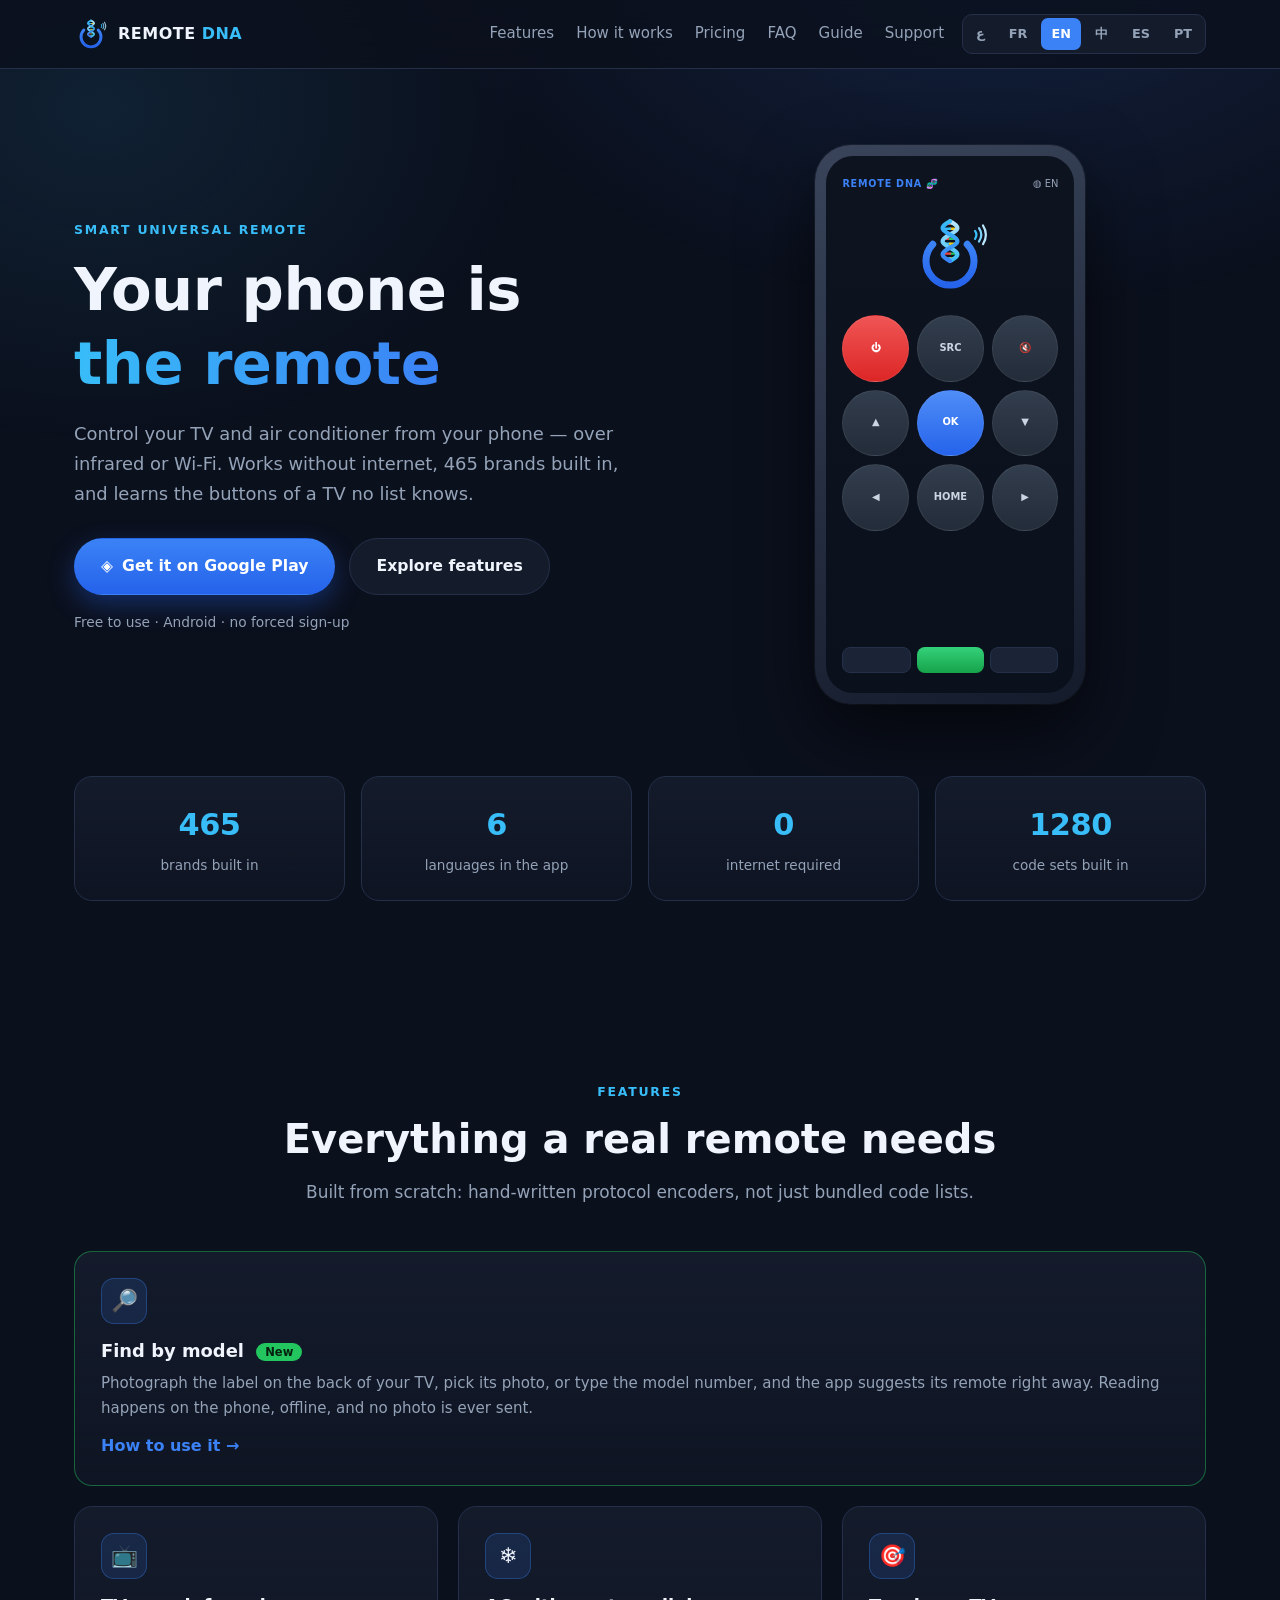
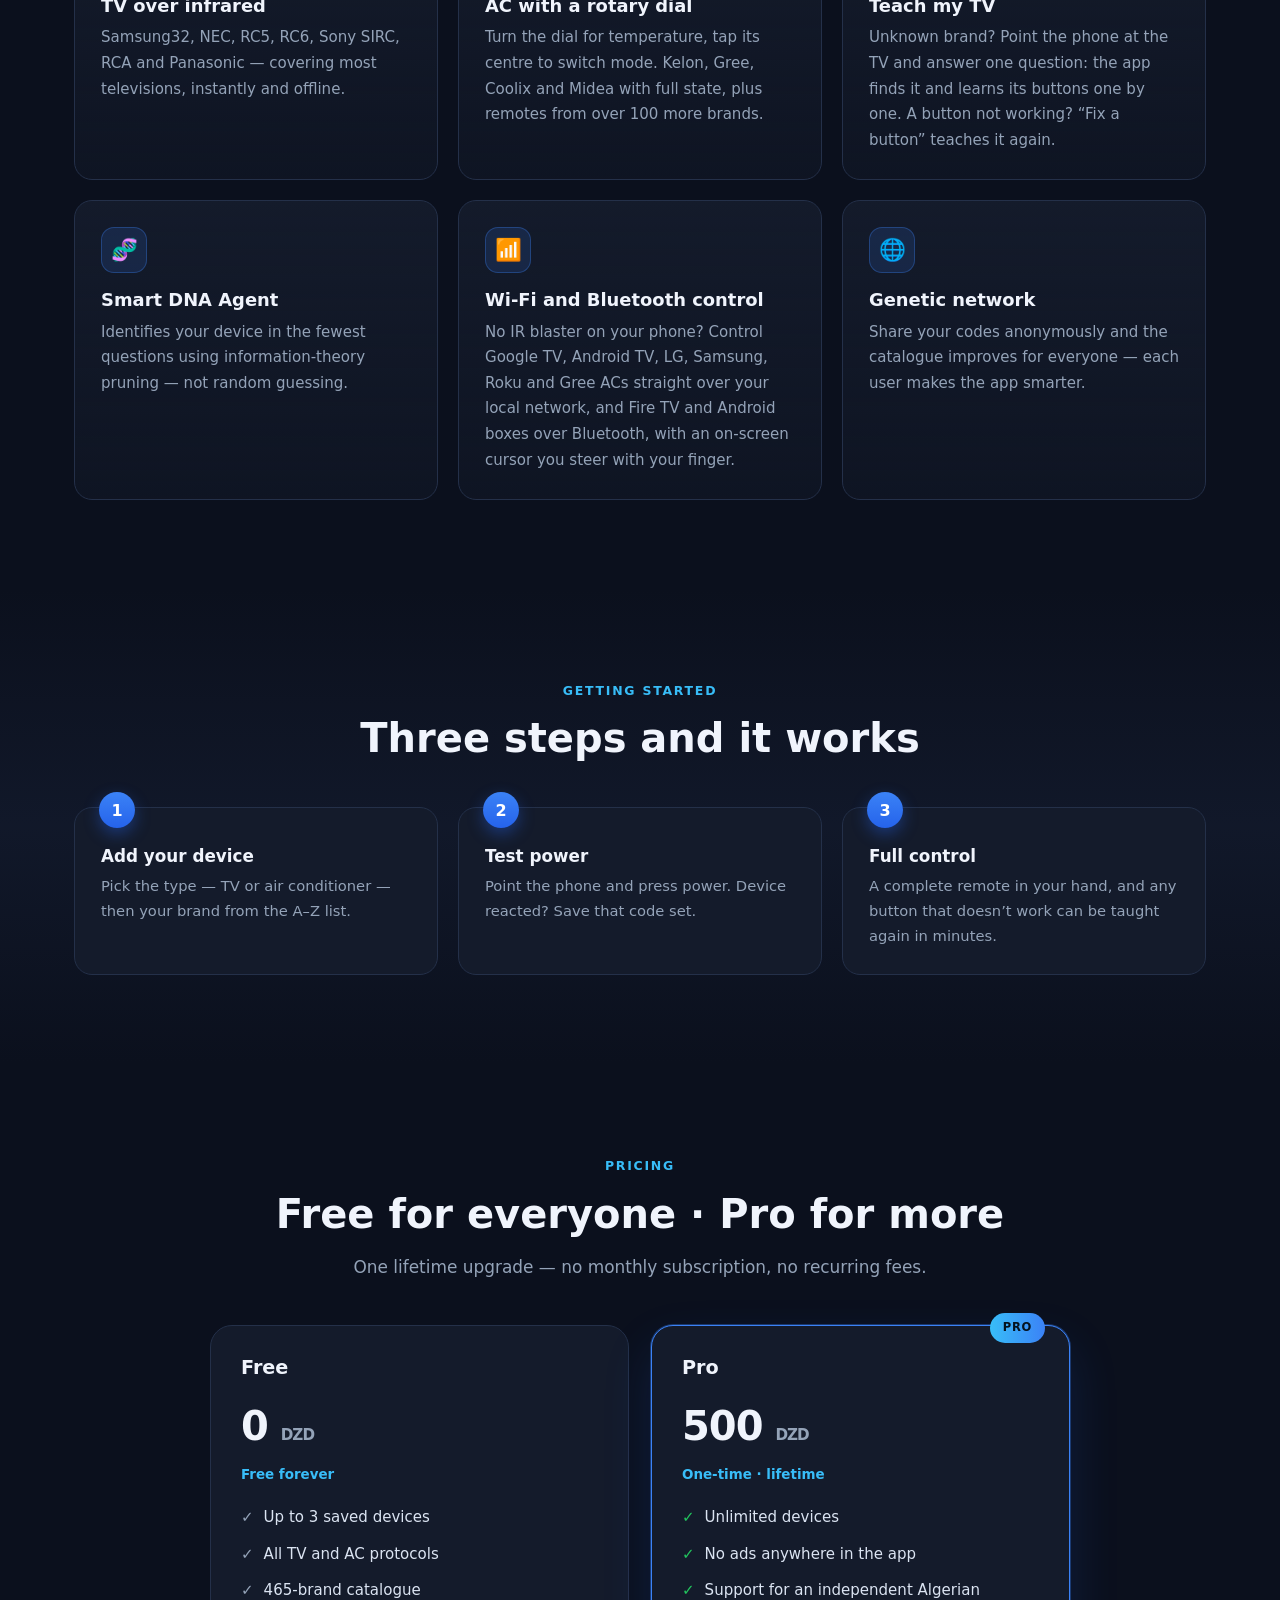
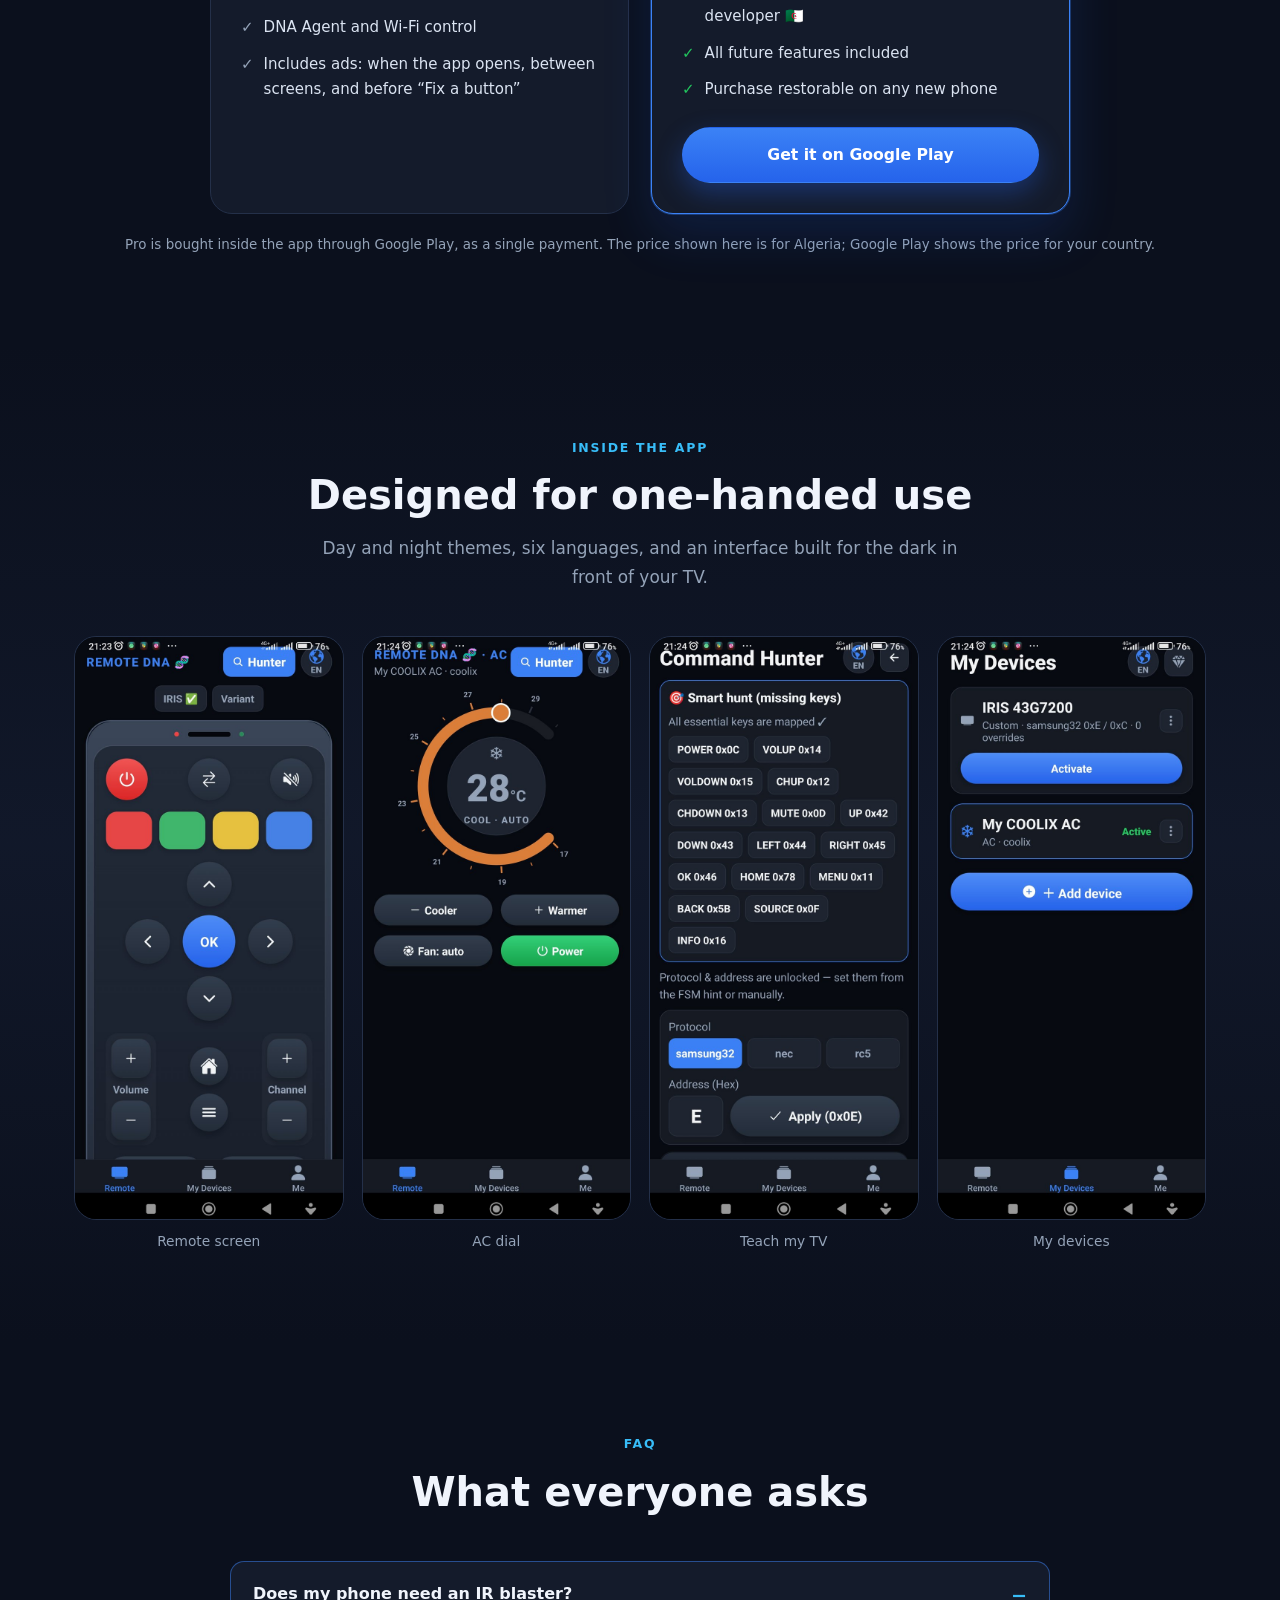
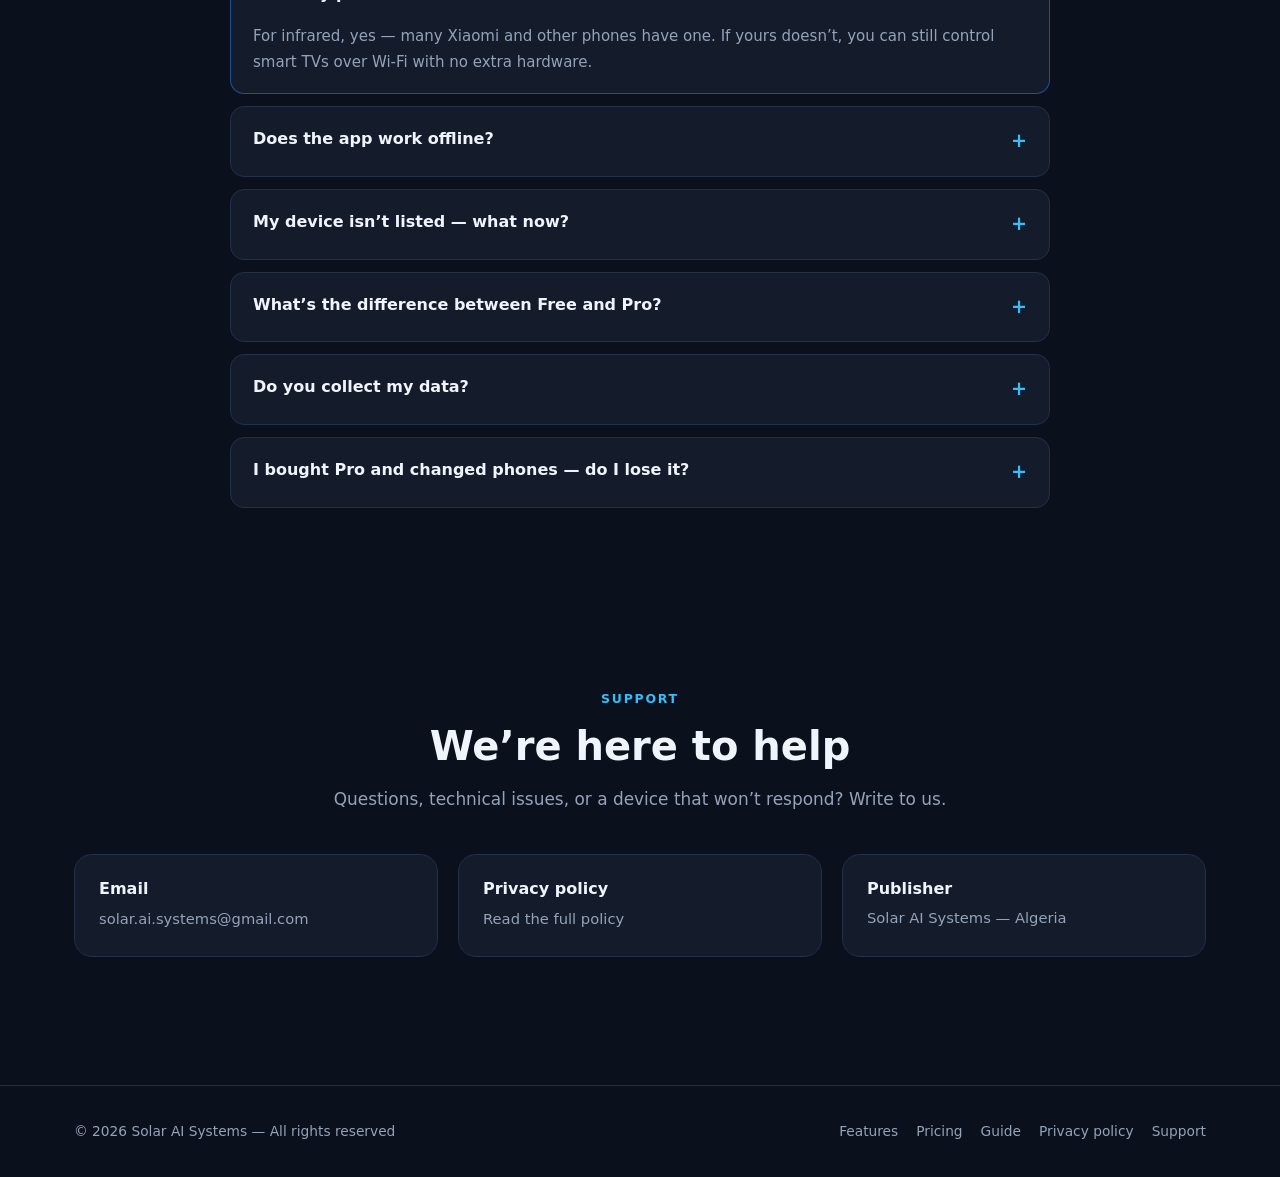
==== index.html @ 1345be30 "Guide and landing page for app 1.0.12: My devices by Wi-Fi / Bluetooth / IR, the Bluetooth search, t" ====
<!DOCTYPE html>
<html lang="ar" dir="rtl">
<head>
<meta charset="utf-8">
<meta name="viewport" content="width=device-width, initial-scale=1">
<title>REMOTE DNA — ريموت ذكي عالمي للتلفاز والمكيّف</title>
<meta name="description" content="REMOTE DNA — ريموت عالمي ذكي للتلفزيونات والمكيفات عبر الأشعة تحت الحمراء والواي‑فاي. يعمل بلا إنترنت، 465 علامة تجارية مدمجة، ويتعلّم أزرار التلفاز المجهول.">
<meta name="theme-color" content="#0B101D">
<link rel="icon" href="assets/logo-mark.svg" type="image/svg+xml">
<meta property="og:title" content="REMOTE DNA — ريموت ذكي عالمي">
<meta property="og:description" content="حوّل هاتفك إلى ريموت عالمي للتلفاز والمكيّف. بلا إنترنت، 465 علامة، ويتعلّم أزرار التلفاز المجهول.">
<meta property="og:image" content="assets/feature-graphic.png">
<meta property="og:type" content="website">
<style>
/* ============================================================
   REMOTE DNA — marketing site
   Brand palette mirrors app/src/theme.ts + tools/make_brand.py
   ============================================================ */
:root{
  --navy-900:#0B101D; --navy-800:#0E1320; --navy-700:#172036;
  --surface:#141B2B; --surface-2:#1B2436; --border:#243049;
  --blue:#3B82F6; --blue-dk:#2563EB; --cyan:#38BDF8; --cyan-lt:#BAE6FD;
  --ink:#F0F4FC; --dim:#94A3B8;
  --a:#22C55E; --t:#EF4444; --g:#FACC15; --c:#38BDF8;
  --radius:18px; --maxw:1180px;
  --font:"Segoe UI",system-ui,-apple-system,"Noto Sans Arabic","Helvetica Neue",Arial,sans-serif;
}
*{box-sizing:border-box;margin:0;padding:0}
html{scroll-behavior:smooth}
body{
  font-family:var(--font); background:var(--navy-900); color:var(--ink);
  line-height:1.7; -webkit-font-smoothing:antialiased; overflow-x:hidden;
}
/* ambient glow */
body::before{
  content:""; position:fixed; inset:0; pointer-events:none; z-index:0;
  background:
    radial-gradient(60rem 40rem at 78% -8%, rgba(59,130,246,.16), transparent 60%),
    radial-gradient(45rem 35rem at 8% 12%, rgba(56,189,248,.10), transparent 60%);
}
.wrap{max-width:var(--maxw);margin:0 auto;padding:0 24px;position:relative;z-index:1}
a{color:inherit;text-decoration:none}
img{max-width:100%;display:block}
section{padding:88px 0}
h1,h2,h3{line-height:1.25;font-weight:800}
h2{font-size:clamp(1.7rem,3.4vw,2.5rem);margin-bottom:14px}
.lead{color:var(--dim);font-size:1.06rem;max-width:62ch}
.center{text-align:center}
.center .lead{margin-inline:auto}
.eyebrow{
  display:inline-block;font-size:.78rem;font-weight:800;letter-spacing:.14em;
  text-transform:uppercase;color:var(--cyan);margin-bottom:12px
}

/* ---------- nav ---------- */
header{
  position:sticky;top:0;z-index:50;backdrop-filter:blur(14px);
  background:rgba(11,16,29,.82);border-bottom:1px solid var(--border)
}
.nav{display:flex;align-items:center;gap:18px;height:68px}
.brand{display:flex;align-items:center;gap:10px;font-weight:800;letter-spacing:.5px}
.brand img{width:34px;height:34px}
.brand span i{color:var(--cyan);font-style:normal}
.nav-links{display:flex;gap:22px;margin-inline-start:auto;font-size:.94rem;color:var(--dim)}
.nav-links a:hover{color:var(--ink)}
.lang{display:flex;gap:4px;background:var(--surface);border:1px solid var(--border);border-radius:10px;padding:3px}
.lang button{
  background:none;border:0;color:var(--dim);font:inherit;font-size:.8rem;font-weight:700;
  padding:5px 10px;border-radius:7px;cursor:pointer
}
.lang button.on{background:var(--blue);color:#fff}
@media(max-width:860px){.nav-links{display:none}}

/* ---------- buttons ---------- */
.btn{
  display:inline-flex;align-items:center;gap:9px;padding:14px 26px;border-radius:999px;
  font-weight:800;font-size:.98rem;border:1px solid transparent;cursor:pointer;transition:.18s
}
.btn-primary{background:linear-gradient(180deg,var(--blue),var(--blue-dk));color:#fff;box-shadow:0 10px 26px rgba(37,99,235,.34)}
.btn-primary:hover{transform:translateY(-2px);box-shadow:0 14px 32px rgba(37,99,235,.44)}
.btn-ghost{background:var(--surface);border-color:var(--border);color:var(--ink)}
.btn-ghost:hover{border-color:var(--blue);color:#fff}
.btn-sm{padding:10px 18px;font-size:.88rem}

/* ---------- hero ---------- */
.hero{padding:76px 0 64px}
.hero-grid{display:grid;grid-template-columns:1.05fr .95fr;gap:56px;align-items:center}
.hero h1{font-size:clamp(2.2rem,5.4vw,3.7rem);letter-spacing:-.5px}
.hero h1 em{font-style:normal;background:linear-gradient(90deg,var(--cyan),var(--blue));-webkit-background-clip:text;background-clip:text;color:transparent}
.hero .lead{margin:18px 0 28px;font-size:1.12rem}
.cta-row{display:flex;gap:14px;flex-wrap:wrap}
.hero-note{margin-top:16px;font-size:.86rem;color:var(--dim)}
@media(max-width:900px){.hero-grid{grid-template-columns:1fr;gap:40px}}

/* phone mockup */
.phone{
  width:270px;margin-inline:auto;border-radius:36px;padding:11px;
  background:linear-gradient(160deg,#39445A,#141B2B);
  box-shadow:0 30px 70px rgba(0,0,0,.6),0 0 0 1px rgba(255,255,255,.06)
}
.phone-screen{
  border-radius:27px;background:linear-gradient(180deg,var(--navy-800),var(--navy-900));
  aspect-ratio:9/19.5;overflow:hidden;position:relative;display:flex;flex-direction:column
}
.phone-screen img{width:100%;height:100%;object-fit:cover}
.mock{padding:20px 16px;display:flex;flex-direction:column;gap:14px;height:100%}
.mock-top{display:flex;justify-content:space-between;align-items:center;font-size:.62rem;color:var(--dim)}
.mock-brand{color:var(--blue);font-weight:800;letter-spacing:.8px;font-size:.6rem}
.mock-ring{display:flex;justify-content:center;padding:6px 0}
.mock-ring img{width:82px;height:82px;object-fit:contain}
.keys{display:grid;grid-template-columns:repeat(3,1fr);gap:8px}
.key{
  aspect-ratio:1;border-radius:50%;background:linear-gradient(180deg,#323D4D,#232C39);
  border:1px solid rgba(255,255,255,.07);display:grid;place-items:center;
  font-size:.62rem;color:#cbd5e1;font-weight:700
}
.key.pw{background:linear-gradient(180deg,#F05555,#DC2626);color:#fff}
.key.ok{background:linear-gradient(180deg,#4F8DF7,#2563EB);color:#fff}
.bars{display:flex;gap:6px;margin-top:auto}
.bar{height:26px;flex:1;border-radius:8px;background:var(--surface-2);border:1px solid var(--border)}
.bar.g{background:linear-gradient(180deg,#34D17A,#16A34A);border:0}

/* ---------- stats ---------- */
.stats{display:grid;grid-template-columns:repeat(4,1fr);gap:16px;margin-top:8px}
.stat{
  background:linear-gradient(180deg,var(--surface),rgba(20,27,43,.4));
  border:1px solid var(--border);border-radius:var(--radius);padding:22px;text-align:center
}
.stat b{display:block;font-size:1.9rem;color:var(--cyan);letter-spacing:-.5px}
.stat span{font-size:.85rem;color:var(--dim)}
@media(max-width:760px){.stats{grid-template-columns:repeat(2,1fr)}}

/* ---------- features ---------- */
.grid-3{display:grid;grid-template-columns:repeat(3,1fr);gap:20px;margin-top:44px}
@media(max-width:980px){.grid-3{grid-template-columns:repeat(2,1fr)}}
@media(max-width:660px){.grid-3{grid-template-columns:1fr}}
.card{
  background:linear-gradient(180deg,var(--surface),rgba(20,27,43,.45));
  border:1px solid var(--border);border-radius:var(--radius);padding:26px;transition:.2s
}
.card:hover{border-color:rgba(59,130,246,.55);transform:translateY(-3px)}
.card h3{font-size:1.12rem;margin-bottom:8px}
.card p{color:var(--dim);font-size:.94rem}
.card-new{grid-column:1/-1;border-color:rgba(34,197,94,.45)}
.badge-new{display:inline-block;vertical-align:middle;margin-inline-start:6px;background:#22C55E;color:#06210F;font-size:.72rem;font-weight:800;padding:2px 9px;border-radius:999px}
.card .more{display:inline-block;margin-top:10px;color:var(--blue);font-weight:700;text-decoration:none}
.ico{
  width:46px;height:46px;border-radius:13px;display:grid;place-items:center;margin-bottom:16px;
  background:rgba(59,130,246,.14);border:1px solid rgba(59,130,246,.32);font-size:1.35rem
}

/* ---------- steps ---------- */
.steps{display:grid;grid-template-columns:repeat(3,1fr);gap:20px;margin-top:44px;counter-reset:s}
@media(max-width:760px){.steps{grid-template-columns:1fr}}
.step{position:relative;padding:26px;border-radius:var(--radius);background:var(--surface);border:1px solid var(--border)}
.step::before{
  counter-increment:s;content:counter(s);
  position:absolute;top:-16px;inset-inline-start:24px;width:36px;height:36px;border-radius:50%;
  background:linear-gradient(180deg,var(--blue),var(--blue-dk));color:#fff;
  display:grid;place-items:center;font-weight:800;box-shadow:0 6px 16px rgba(37,99,235,.4)
}
.step h3{margin:12px 0 6px;font-size:1.05rem}
.step p{color:var(--dim);font-size:.92rem}

/* ---------- pricing ---------- */
.plans{display:grid;grid-template-columns:repeat(2,1fr);gap:22px;margin-top:44px;max-width:860px;margin-inline:auto}
@media(max-width:760px){.plans{grid-template-columns:1fr}}
.plan{background:var(--surface);border:1px solid var(--border);border-radius:22px;padding:30px;position:relative}
.plan.pro{border-color:var(--blue);box-shadow:0 0 0 1px rgba(59,130,246,.35),0 22px 50px rgba(37,99,235,.16)}
.plan h3{font-size:1.2rem}
.price{font-size:2.5rem;font-weight:800;margin:12px 0 4px;letter-spacing:-1px}
.price small{font-size:.95rem;font-weight:600;color:var(--dim)}
.once{font-size:.84rem;color:var(--cyan);font-weight:700;margin-bottom:18px}
.plan ul{list-style:none;display:grid;gap:11px;margin-bottom:24px}
.plan li{display:flex;gap:10px;font-size:.94rem;color:#dbe4f2}
.plan li::before{content:"✓";color:var(--a);font-weight:800;flex-shrink:0}
.plan.free li::before{color:var(--dim)}
.tag{
  position:absolute;top:-13px;inset-inline-end:24px;background:linear-gradient(90deg,var(--cyan),var(--blue));
  color:#04121f;font-size:.72rem;font-weight:900;padding:5px 13px;border-radius:999px;letter-spacing:.06em
}
.pay-note{margin-top:20px;font-size:.84rem;color:var(--dim);text-align:center}

/* ---------- screenshots ---------- */
.shots{display:grid;grid-template-columns:repeat(4,1fr);gap:18px;margin-top:44px}
@media(max-width:980px){.shots{grid-template-columns:repeat(2,1fr)}}
@media(max-width:520px){.shots{grid-template-columns:1fr}}
.shot{
  border-radius:22px;overflow:hidden;border:1px solid var(--border);background:var(--surface);
  aspect-ratio:9/19.5;position:relative
}
.shot img{width:100%;height:100%;object-fit:cover}
.shot .ph{
  position:absolute;inset:0;display:grid;place-items:center;gap:8px;align-content:center;
  color:var(--dim);font-size:.8rem;text-align:center;padding:20px;
  background:repeating-linear-gradient(45deg,rgba(255,255,255,.02) 0 12px,transparent 12px 24px)
}
.shot .ph b{color:#cbd5e1;font-size:.92rem}
.shot-cap{margin-top:10px;font-size:.86rem;color:var(--dim);text-align:center}

/* ---------- faq ---------- */
.faq{max-width:820px;margin:44px auto 0;display:grid;gap:12px}
details{background:var(--surface);border:1px solid var(--border);border-radius:14px;padding:18px 22px}
details[open]{border-color:rgba(59,130,246,.5)}
summary{cursor:pointer;font-weight:700;list-style:none;display:flex;justify-content:space-between;gap:12px}
summary::-webkit-details-marker{display:none}
summary::after{content:"+";color:var(--cyan);font-weight:800;font-size:1.2rem}
details[open] summary::after{content:"−"}
details p{margin-top:12px;color:var(--dim);font-size:.94rem}

/* ---------- press kit ---------- */
.kit{display:grid;grid-template-columns:repeat(auto-fit,minmax(210px,1fr));gap:18px;margin-top:40px}
.asset{
  background:var(--surface);border:1px solid var(--border);border-radius:var(--radius);
  padding:22px;text-align:center;display:flex;flex-direction:column;gap:12px;align-items:center
}
.asset .box{
  width:100%;aspect-ratio:1;border-radius:14px;background:var(--navy-900);
  display:grid;place-items:center;padding:16px;border:1px solid var(--border)
}
.asset .box img{max-height:100%;object-fit:contain}
.asset .box.wide{aspect-ratio:16/7}
.asset b{font-size:.95rem}
.asset span{font-size:.8rem;color:var(--dim)}
.palette{display:flex;gap:8px;flex-wrap:wrap;justify-content:center;margin-top:34px}
.sw{width:76px;text-align:center;font-size:.68rem;color:var(--dim)}
.sw i{display:block;height:46px;border-radius:10px;margin-bottom:6px;border:1px solid rgba(255,255,255,.12)}

/* ---------- support / footer ---------- */
.support{display:grid;grid-template-columns:repeat(3,1fr);gap:20px;margin-top:40px}
@media(max-width:760px){.support{grid-template-columns:1fr}}
.sup{background:var(--surface);border:1px solid var(--border);border-radius:var(--radius);padding:24px}
.sup h3{font-size:1rem;margin-bottom:6px}
.sup a,.sup p{color:var(--dim);font-size:.92rem;word-break:break-word}
.sup a:hover{color:var(--cyan)}
footer{border-top:1px solid var(--border);padding:34px 0;margin-top:40px}
.foot{display:flex;justify-content:space-between;gap:16px;flex-wrap:wrap;align-items:center;color:var(--dim);font-size:.86rem}
.foot a:hover{color:var(--ink)}
.foot-links{display:flex;gap:18px;flex-wrap:wrap}

/* reveal on scroll */
.rv{opacity:0;transform:translateY(18px);transition:.6s ease}
.rv.in{opacity:1;transform:none}
@media(prefers-reduced-motion:reduce){.rv{opacity:1;transform:none;transition:none}}
</style>
</head>
<body>

<header>
  <div class="wrap nav">
    <a class="brand" href="#top">
      <img src="assets/logo-mark.svg" alt="REMOTE DNA">
      <span>REMOTE <i>DNA</i></span>
    </a>
    <nav class="nav-links">
      <a href="#features" data-i18n="nav.features">الميزات</a>
      <a href="#how" data-i18n="nav.how">كيف يعمل</a>
      <a href="#pricing" data-i18n="nav.pricing">الأسعار</a>
      <a href="#faq" data-i18n="nav.faq">أسئلة</a>
      <a href="guide.html" data-i18n="nav.guide">الدليل</a>
      <a href="#support" data-i18n="nav.support">الدعم</a>
    </nav>
    <div class="lang" role="group" aria-label="Language">
      <button data-lang="ar" class="on">ع</button>
      <button data-lang="fr">FR</button>
      <button data-lang="en">EN</button>
      <button data-lang="zh">中</button>
      <button data-lang="es">ES</button>
      <button data-lang="pt">PT</button>
    </div>
  </div>
</header>

<main id="top">

<!-- ======================= HERO ======================= -->
<section class="hero">
  <div class="wrap hero-grid">
    <div>
      <span class="eyebrow" data-i18n="hero.eyebrow">ريموت عالمي ذكي</span>
      <h1><span data-i18n="hero.h1a">هاتفك هو</span> <em data-i18n="hero.h1b">الريموت</em></h1>
      <p class="lead" data-i18n="hero.lead">تحكّم في تلفازك ومكيّفك من هاتفك — عبر الأشعة تحت الحمراء أو الواي‑فاي. يعمل بلا إنترنت، يضم 465 علامة تجارية مدمجة، ويتعلّم أزرار التلفاز الذي لا تعرفه القوائم.</p>
      <div class="cta-row">
        <a class="btn btn-primary" href="https://play.google.com/store/apps/details?id=com.beinteck.remotedna" target="_blank" rel="noopener"><span>◈</span><span data-i18n="hero.cta1">حمّل من Google Play</span></a>
        <a class="btn btn-ghost" href="#features" data-i18n="hero.cta2">استكشف الميزات</a>
      </div>
      <p class="hero-note" data-i18n="hero.note">مجاني للاستعمال · أندرويد · بلا تسجيل إجباري</p>
    </div>

    <div>
      <div class="phone">
        <div class="phone-screen">
          <div class="mock">
            <div class="mock-top"><span class="mock-brand">REMOTE DNA 🧬</span><span>◍ EN</span></div>
            <div class="mock-ring"><img src="assets/logo-mark.svg" alt=""></div>
            <div class="keys">
              <div class="key pw">⏻</div><div class="key">SRC</div><div class="key">🔇</div>
              <div class="key">▲</div><div class="key ok">OK</div><div class="key">▼</div>
              <div class="key">◀</div><div class="key">HOME</div><div class="key">▶</div>
            </div>
            <div class="bars"><div class="bar"></div><div class="bar g"></div><div class="bar"></div></div>
          </div>
        </div>
      </div>
    </div>
  </div>
</section>

<!-- ======================= STATS ======================= -->
<section style="padding-top:0">
  <div class="wrap">
    <div class="stats rv">
      <div class="stat"><b>465</b><span data-i18n="stat.brands">علامة تجارية مدمجة</span></div>
      <div class="stat"><b>6</b><span data-i18n="stat.langs">لغات داخل التطبيق</span></div>
      <div class="stat"><b>0</b><span data-i18n="stat.net">حاجة للإنترنت</span></div>
      <div class="stat"><b>1280</b><span data-i18n="stat.hunter">مجموعة شيفرات مدمجة</span></div>
    </div>
  </div>
</section>

<!-- ======================= FEATURES ======================= -->
<section id="features">
  <div class="wrap">
    <div class="center rv">
      <span class="eyebrow" data-i18n="feat.eyebrow">الميزات</span>
      <h2 data-i18n="feat.title">كل ما يحتاجه ريموت حقيقي</h2>
      <p class="lead" data-i18n="feat.lead">بُني من الصفر: مشفّرات بروتوكولات مكتوبة يدوياً، لا مجرد قوائم شيفرات جاهزة.</p>
    </div>
    <div class="grid-3">
      <div class="card card-new rv"><div class="ico">🔎</div>
        <h3><span data-i18n="f7.t">ابحث بالموديل</span> <span class="badge-new" data-i18n="f7.new">جديد</span></h3>
        <p data-i18n="f7.d">صوّر الملصق خلف تلفازك أو اختر صورته، أو اكتب رقم الموديل، فيقترح التطبيق ريموته فوراً. القراءة تتم على الهاتف، بلا إنترنت، ولا تُرسل أي صورة.</p>
        <a class="more" href="guide.html#model" data-i18n="f7.more">كيف تستعملها ←</a>
      </div>
      <div class="card rv"><div class="ico">📺</div>
        <h3 data-i18n="f1.t">تلفاز عبر الأشعة</h3>
        <p data-i18n="f1.d">بروتوكولات Samsung32 و NEC و RC5 و RC6 و Sony SIRC و RCA و Panasonic — تغطي أغلب التلفزيونات، وتعمل فوراً بلا إنترنت.</p>
      </div>
      <div class="card rv"><div class="ico">❄️</div>
        <h3 data-i18n="f2.t">مكيّف بقرص دوّار</h3>
        <p data-i18n="f2.d">أدِر القرص لضبط الحرارة، واضغط مركزه لتبديل الوضع. يدعم Kelon و Gree و Coolix و Midea بحالة كاملة، وريموتات أكثر من 100 علامة أخرى.</p>
      </div>
      <div class="card rv"><div class="ico">🎯</div>
        <h3 data-i18n="f3.t">علّم تلفازك</h3>
        <p data-i18n="f3.d">علامة مجهولة؟ وجّه الهاتف نحو التلفاز وأجب عن سؤال واحد، فيجده التطبيق ويتعلّم أزراره واحداً واحداً. وزر لا يعمل؟ «أصلح زراً» يعلّمه من جديد.</p>
      </div>
      <div class="card rv"><div class="ico">🧬</div>
        <h3 data-i18n="f4.t">وكيل DNA الذكي</h3>
        <p data-i18n="f4.d">يتعرّف على جهازك بأقل عدد أسئلة عبر خوارزمية إقصاء تعتمد نظرية المعلومات — لا تخمين عشوائي.</p>
      </div>
      <div class="card rv"><div class="ico">📶</div>
        <h3 data-i18n="f5.t">تحكم عبر الواي‑فاي والبلوتوث</h3>
        <p data-i18n="f5.d">هاتفك بلا باعث أشعة؟ تحكّم في Google TV وAndroid TV وLG وSamsung وRoku ومكيّفات Gree عبر الشبكة المحلية مباشرة، وفي Fire TV وصناديق Android عبر البلوتوث، مع مؤشّر على الشاشة تحرّكه بإصبعك.</p>
      </div>
      <div class="card rv"><div class="ico">🌐</div>
        <h3 data-i18n="f6.t">الشبكة الوراثية</h3>
        <p data-i18n="f6.d">شارك شيفراتك مجهولةَ الهوية فتتحسّن القاعدة للجميع — كل مستخدم يجعل التطبيق أذكى.</p>
      </div>
    </div>
  </div>
</section>

<!-- ======================= HOW ======================= -->
<section id="how" style="background:linear-gradient(180deg,transparent,rgba(23,32,54,.5),transparent)">
  <div class="wrap">
    <div class="center rv">
      <span class="eyebrow" data-i18n="how.eyebrow">البداية</span>
      <h2 data-i18n="how.title">ثلاث خطوات ويعمل</h2>
    </div>
    <div class="steps">
      <div class="step rv"><h3 data-i18n="s1.t">أضف جهازك</h3><p data-i18n="s1.d">اختر النوع — تلفاز أو مكيّف — ثم علامتك من القائمة الأبجدية.</p></div>
      <div class="step rv"><h3 data-i18n="s2.t">جرّب الطاقة</h3><p data-i18n="s2.d">وجّه الهاتف واضغط زر الطاقة. استجاب الجهاز؟ احفظ المجموعة.</p></div>
      <div class="step rv"><h3 data-i18n="s3.t">تحكّم كاملاً</h3><p data-i18n="s3.d">ريموت كامل في يدك، وأي زر لا يعمل تعلّمه للتطبيق من جديد في دقائق.</p></div>
    </div>
  </div>
</section>

<!-- ======================= PRICING ======================= -->
<section id="pricing">
  <div class="wrap">
    <div class="center rv">
      <span class="eyebrow" data-i18n="price.eyebrow">الأسعار</span>
      <h2 data-i18n="price.title">مجاني للجميع · Pro لمن يريد المزيد</h2>
      <p class="lead" data-i18n="price.lead">ترقية واحدة مدى الحياة — بلا اشتراك شهري وبلا رسوم متكررة.</p>
    </div>
    <div class="plans">
      <div class="plan free rv">
        <h3 data-i18n="plan.free">المجاني</h3>
        <div class="price">0 <small data-i18n="plan.dzd">دج</small></div>
        <div class="once" data-i18n="plan.forever">مجاني دائماً</div>
        <ul>
          <li data-i18n="pf1">حتى 3 أجهزة محفوظة</li>
          <li data-i18n="pf2">كل بروتوكولات التلفاز والمكيّف</li>
          <li data-i18n="pf3">قاعدة 465 علامة تجارية</li>
          <li data-i18n="pf4">وكيل DNA والتحكم عبر الواي‑فاي</li>
          <li data-i18n="pf5">يتضمّن إعلانات: عند فتح التطبيق، وبين الشاشات، وقبل «أصلح زراً»</li>
        </ul>
      </div>
      <div class="plan pro rv">
        <span class="tag">PRO</span>
        <h3 data-i18n="plan.pro">النسخة الاحترافية</h3>
        <div class="price">500 <small data-i18n="plan.dzd">دج</small></div>
        <div class="once" data-i18n="plan.once">دفعة واحدة · مدى الحياة</div>
        <ul>
          <li data-i18n="pp1">أجهزة غير محدودة</li>
          <li data-i18n="pp2">بلا إعلانات في أي مكان من التطبيق</li>
          <li data-i18n="pp3">دعم مطوّر جزائري مستقل 🇩🇿</li>
          <li data-i18n="pp4">كل المزايا القادمة مشمولة</li>
          <li data-i18n="pp5">استرجاع الشراء على أي هاتف جديد</li>
        </ul>
        <a class="btn btn-primary" href="https://play.google.com/store/apps/details?id=com.beinteck.remotedna" target="_blank" rel="noopener" style="width:100%;justify-content:center" data-i18n="plan.cta">احصل عليه من Google Play</a>
      </div>
    </div>
    <p class="pay-note" data-i18n="price.note">يُشترى Pro من داخل التطبيق عبر Google Play، بدفعة واحدة. السعر المعروض هنا للجزائر، ويعرض Google Play سعر بلدك.</p>
  </div>
</section>

<!-- ======================= SCREENSHOTS ======================= -->
<section id="screens" style="background:linear-gradient(180deg,transparent,rgba(23,32,54,.5),transparent)">
  <div class="wrap">
    <div class="center rv">
      <span class="eyebrow" data-i18n="shots.eyebrow">من داخل التطبيق</span>
      <h2 data-i18n="shots.title">تصميم يعمل بيد واحدة</h2>
      <p class="lead" data-i18n="shots.lead">وضع نهاري وليلي، ست لغات، وواجهة مبنية لتُستعمل في الظلام أمام التلفاز.</p>
    </div>
    <div class="shots">
      <figure><div class="shot"><img src="assets/screens/01.jpg" alt="" onerror="this.style.display='none';this.nextElementSibling.style.display='grid'"><div class="ph" style="display:none"><b data-i18n="shot.1">شاشة الريموت</b><span data-i18n="shot.soon">لقطة قادمة</span></div></div><figcaption class="shot-cap" data-i18n="shot.1">شاشة الريموت</figcaption></figure>
      <figure><div class="shot"><img src="assets/screens/02.jpg" alt="" onerror="this.style.display='none';this.nextElementSibling.style.display='grid'"><div class="ph" style="display:none"><b data-i18n="shot.2">قرص المكيّف</b><span data-i18n="shot.soon">لقطة قادمة</span></div></div><figcaption class="shot-cap" data-i18n="shot.2">قرص المكيّف</figcaption></figure>
      <figure><div class="shot"><img src="assets/screens/03.jpg" alt="" onerror="this.style.display='none';this.nextElementSibling.style.display='grid'"><div class="ph" style="display:none"><b data-i18n="shot.3">علّم تلفازك</b><span data-i18n="shot.soon">لقطة قادمة</span></div></div><figcaption class="shot-cap" data-i18n="shot.3">علّم تلفازك</figcaption></figure>
      <figure><div class="shot"><img src="assets/screens/04.jpg" alt="" onerror="this.style.display='none';this.nextElementSibling.style.display='grid'"><div class="ph" style="display:none"><b data-i18n="shot.4">أجهزتي</b><span data-i18n="shot.soon">لقطة قادمة</span></div></div><figcaption class="shot-cap" data-i18n="shot.4">أجهزتي</figcaption></figure>
    </div>
  </div>
</section>

<!-- ======================= FAQ ======================= -->
<section id="faq">
  <div class="wrap">
    <div class="center rv">
      <span class="eyebrow" data-i18n="faq.eyebrow">أسئلة شائعة</span>
      <h2 data-i18n="faq.title">ما يسأل عنه الجميع</h2>
    </div>
    <div class="faq">
      <details open><summary data-i18n="q1">هل يحتاج هاتفي إلى باعث أشعة تحت الحمراء؟</summary>
        <p data-i18n="a1">للتحكم بالأشعة نعم — وهو متوفر في كثير من هواتف شاومي وغيرها. أما إن لم يكن متوفراً، فيمكنك التحكم في التلفزيونات الذكية عبر الواي‑فاي دون أي عتاد إضافي.</p></details>
      <details><summary data-i18n="q2">هل يعمل التطبيق بدون إنترنت؟</summary>
        <p data-i18n="a2">نعم. كل الشيفرات والبروتوكولات مدمجة داخل التطبيق. الإنترنت مطلوب فقط للشراء أو استرجاعه أو تحديث القاعدة المجتمعية.</p></details>
      <details><summary data-i18n="q3">جهازي غير موجود في القائمة، ماذا أفعل؟</summary>
        <p data-i18n="a3">جرّب أولاً «ابحث بالموديل»: صوّر الملصق خلف التلفاز أو اكتب رقمه. وإن لم نعرف الموديل بعد، استعمل «علّم تلفازك»: وجّه الهاتف نحو التلفاز وأجب عن الأسئلة، فيجده التطبيق ويتعلّم أزراره. ما تعلّمه يمكنك مشاركته ليستفيد منه غيرك.</p></details>
      <details><summary data-i18n="q4">ما الفرق بين المجاني و Pro؟</summary>
        <p data-i18n="a4">المجاني كامل الوظائف حتى 3 أجهزة، ويعرض إعلانات: عند فتح التطبيق، وبين الشاشات بين حين وآخر، وقبل «أصلح زراً». أما Pro فيرفع الحد ويزيل كل الإعلانات — بدفعة واحدة مدى الحياة.</p></details>
      <details><summary data-i18n="q5">هل تجمعون بياناتي؟</summary>
        <p data-i18n="a5">لا نجمع اسمك ولا جهات اتصالك ولا موقعك. الأجهزة المحفوظة تبقى على هاتفك. مشاركة الشيفرات اختيارية تماماً ومجهولة الهوية بالكامل.</p></details>
      <details><summary data-i18n="q6">اشتريت Pro وغيّرت هاتفي — هل أفقده؟</summary>
        <p data-i18n="a6">لا. الشراء مرتبط بحسابك في Google: على الهاتف الجديد افتح شاشة Pro واضغط «استرجاع المشتريات».</p></details>
    </div>
  </div>
</section>


<!-- ======================= SUPPORT ======================= -->
<section id="support">
  <div class="wrap">
    <div class="center rv">
      <span class="eyebrow" data-i18n="sup.eyebrow">الدعم</span>
      <h2 data-i18n="sup.title">نحن هنا للمساعدة</h2>
      <p class="lead" data-i18n="sup.lead">أسئلة، مشاكل تقنية، أو جهاز لا يستجيب؟ راسلنا وسنجيبك.</p>
    </div>
    <div class="support">
      <div class="sup rv">
        <h3 data-i18n="sup.mail">البريد الإلكتروني</h3>
        <a href="mailto:solar.ai.systems@gmail.com">solar.ai.systems@gmail.com</a>
      </div>
      <div class="sup rv">
        <h3 data-i18n="sup.privacy">سياسة الخصوصية</h3>
        <a href="https://mohamedkhocha.github.io/remote-dna-privacy/" target="_blank" rel="noopener" data-i18n="sup.readPolicy">اقرأ السياسة الكاملة</a>
      </div>
      <div class="sup rv">
        <h3 data-i18n="sup.publisher">الناشر</h3>
        <p>Solar AI Systems — <span data-i18n="sup.country">الجزائر</span></p>
      </div>
    </div>
  </div>
</section>

</main>

<footer>
  <div class="wrap foot">
    <span>© 2026 Solar AI Systems — <span data-i18n="foot.rights">جميع الحقوق محفوظة</span></span>
    <div class="foot-links">
      <a href="#features" data-i18n="nav.features">الميزات</a>
      <a href="#pricing" data-i18n="nav.pricing">الأسعار</a>
      <a href="guide.html" data-i18n="nav.guide">الدليل</a>
      <a href="https://mohamedkhocha.github.io/remote-dna-privacy/" target="_blank" rel="noopener" data-i18n="sup.privacy">سياسة الخصوصية</a>
      <a href="mailto:solar.ai.systems@gmail.com" data-i18n="nav.support">الدعم</a>
    </div>
  </div>
</footer>

<script>
/* ---------------- i18n: AR (in markup) / FR / EN / ZH / ES / PT ---------------- */
const I18N = {
  fr: {
    "nav.features":"Fonctions","nav.how":"Comment","nav.pricing":"Tarifs","nav.faq":"FAQ","nav.guide":"Guide","nav.support":"Support",
    "hero.eyebrow":"Télécommande universelle intelligente","hero.h1a":"Votre téléphone est","hero.h1b":"la télécommande",
    "hero.lead":"Pilotez votre TV et votre climatiseur depuis votre téléphone — par infrarouge ou Wi‑Fi. Fonctionne sans internet, 465 marques intégrées, et apprend les touches d’une télé qu’aucune liste ne connaît.",
    "hero.cta1":"Télécharger sur Google Play","hero.cta2":"Voir les fonctions","hero.note":"Gratuit · Android · sans inscription obligatoire",
    "stat.brands":"marques intégrées","stat.langs":"langues dans l'app","stat.net":"besoin d’internet","stat.hunter":"jeux de codes intégrés",
    "feat.eyebrow":"Fonctions","feat.title":"Tout ce qu’une vraie télécommande exige",
    "feat.lead":"Conçu de zéro : encodeurs de protocoles écrits à la main, pas de simples listes de codes.",
    "f1.t":"TV par infrarouge","f1.d":"Samsung32, NEC, RC5, RC6, Sony SIRC, RCA et Panasonic — couvrent la plupart des téléviseurs, immédiatement et hors ligne.",
    "f2.t":"Clim à molette rotative","f2.d":"Tournez pour la température, appuyez au centre pour le mode. Kelon, Gree, Coolix et Midea avec état complet, plus les télécommandes de plus de 100 autres marques.",
    "f3.t":"Apprendre ma télé","f3.d":"Marque inconnue ? Visez la télé et répondez à une question : l’app la trouve et apprend ses touches une à une. Une touche en panne ? « Réparer une touche » la réapprend.",
    "f4.t":"Agent DNA intelligent","f4.d":"Identifie votre appareil en un minimum de questions grâce à un élagage fondé sur la théorie de l’information.",
    "f5.t":"Contrôle Wi‑Fi et Bluetooth","f5.d":"Pas d’émetteur infrarouge ? Pilotez Google TV, Android TV, LG, Samsung, Roku et les clims Gree directement via le réseau local, et les Fire TV et box Android en Bluetooth, avec un curseur à l’écran que vous guidez du doigt.",
    "f6.t":"Réseau génétique","f6.d":"Partagez vos codes anonymement : la base s’améliore pour tous — chaque utilisateur rend l’app plus intelligente.",
    "f7.t":"Trouver par modèle","f7.new":"Nouveau","f7.d":"Photographiez l’étiquette au dos de la télé, choisissez sa photo ou tapez le numéro de modèle : l’app propose aussitôt sa télécommande. La lecture se fait sur le téléphone, hors ligne, et aucune photo n’est envoyée.","f7.more":"Comment l’utiliser →",
    "how.eyebrow":"Démarrage","how.title":"Trois étapes et c’est prêt",
    "s1.t":"Ajoutez l’appareil","s1.d":"Choisissez le type — TV ou climatiseur — puis votre marque dans la liste alphabétique.",
    "s2.t":"Testez l’alimentation","s2.d":"Pointez le téléphone et appuyez sur power. L’appareil réagit ? Enregistrez le jeu.",
    "s3.t":"Contrôle total","s3.d":"Une télécommande complète en main, et toute touche en panne se réapprend en quelques minutes.",
    "price.eyebrow":"Tarifs","price.title":"Gratuit pour tous · Pro pour aller plus loin",
    "price.lead":"Une seule mise à niveau à vie — sans abonnement ni frais récurrents.",
    "plan.free":"Gratuit","plan.pro":"Version Pro","plan.dzd":"DZD","plan.forever":"Gratuit pour toujours","plan.once":"Paiement unique · à vie","plan.cta":"Obtenir sur Google Play",
    "pf1":"Jusqu’à 3 appareils enregistrés","pf2":"Tous les protocoles TV et clim","pf3":"Base de 465 marques","pf4":"Agent DNA et contrôle Wi‑Fi","pf5":"Avec publicités : à l’ouverture, entre les écrans et avant « Réparer une touche »",
    "pp1":"Appareils illimités","pp2":"Aucune publicité, nulle part dans l’application","pp3":"Soutien à un développeur algérien indépendant 🇩🇿","pp4":"Toutes les futures fonctions incluses","pp5":"Achat restaurable sur tout nouveau téléphone",
    "price.note":"Pro s’achète dans l’application via Google Play, en un seul paiement. Le prix affiché ici est celui de l’Algérie ; Google Play affiche le prix de votre pays.",
    "shots.eyebrow":"Dans l’application","shots.title":"Une interface utilisable d’une main",
    "shots.lead":"Modes jour et nuit, six langues, et une interface pensée pour le noir devant la TV.",
    "shot.1":"Écran télécommande","shot.2":"Molette climatiseur","shot.3":"Apprendre ma télé","shot.4":"Mes appareils","shot.soon":"capture à venir",
    "faq.eyebrow":"FAQ","faq.title":"Les questions fréquentes",
    "q1":"Mon téléphone doit-il avoir un émetteur infrarouge ?","a1":"Pour l’infrarouge, oui — présent sur beaucoup de Xiaomi et autres. Sinon, pilotez les TV connectées par Wi‑Fi sans matériel supplémentaire.",
    "q2":"L’application fonctionne-t-elle hors ligne ?","a2":"Oui. Tous les codes et protocoles sont intégrés. Internet ne sert qu’à l’achat, à sa restauration ou à la mise à jour de la base communautaire.",
    "q3":"Mon appareil n’est pas dans la liste, que faire ?","a3":"Essayez d’abord « Trouver par modèle » : photographiez l’étiquette au dos de la télé ou tapez son numéro. Si le modèle n’est pas encore connu, utilisez « Apprendre ma télé » : visez la télé et répondez aux questions, l’app la trouve et apprend ses touches. Ce que vous lui apprenez peut être partagé pour aider les autres.",
    "q4":"Quelle différence entre Gratuit et Pro ?","a4":"Le gratuit est complet jusqu’à 3 appareils et affiche des publicités : à l’ouverture de l’app, de temps en temps entre les écrans, et avant « Réparer une touche ». Pro supprime la limite et toutes les publicités — paiement unique à vie.",
    "q5":"Collectez-vous mes données ?","a5":"Ni nom, ni contacts, ni position. Vos appareils restent sur votre téléphone. Le partage de codes est facultatif et totalement anonyme.",
    "q6":"J’ai acheté Pro et changé de téléphone — je le perds ?","a6":"Non. L’achat est lié à votre compte Google : sur le nouveau téléphone, ouvrez l’écran Pro et touchez « Restaurer les achats ».",
    
    
    "sup.eyebrow":"Support","sup.title":"Nous sommes là pour vous aider","sup.lead":"Questions, soucis techniques, ou un appareil qui ne répond pas ? Écrivez-nous.",
    "sup.mail":"E‑mail","sup.privacy":"Politique de confidentialité","sup.readPolicy":"Lire la politique complète","sup.publisher":"Éditeur","sup.country":"Algérie",
    "foot.rights":"Tous droits réservés"
  },
  en: {
    "nav.features":"Features","nav.how":"How it works","nav.pricing":"Pricing","nav.faq":"FAQ","nav.guide":"Guide","nav.support":"Support",
    "hero.eyebrow":"Smart universal remote","hero.h1a":"Your phone is","hero.h1b":"the remote",
    "hero.lead":"Control your TV and air conditioner from your phone — over infrared or Wi‑Fi. Works without internet, 465 brands built in, and learns the buttons of a TV no list knows.",
    "hero.cta1":"Get it on Google Play","hero.cta2":"Explore features","hero.note":"Free to use · Android · no forced sign-up",
    "stat.brands":"brands built in","stat.langs":"languages in the app","stat.net":"internet required","stat.hunter":"code sets built in",
    "feat.eyebrow":"Features","feat.title":"Everything a real remote needs",
    "feat.lead":"Built from scratch: hand-written protocol encoders, not just bundled code lists.",
    "f1.t":"TV over infrared","f1.d":"Samsung32, NEC, RC5, RC6, Sony SIRC, RCA and Panasonic — covering most televisions, instantly and offline.",
    "f2.t":"AC with a rotary dial","f2.d":"Turn the dial for temperature, tap its centre to switch mode. Kelon, Gree, Coolix and Midea with full state, plus remotes from over 100 more brands.",
    "f3.t":"Teach my TV","f3.d":"Unknown brand? Point the phone at the TV and answer one question: the app finds it and learns its buttons one by one. A button not working? “Fix a button” teaches it again.",
    "f4.t":"Smart DNA Agent","f4.d":"Identifies your device in the fewest questions using information-theory pruning — not random guessing.",
    "f5.t":"Wi‑Fi and Bluetooth control","f5.d":"No IR blaster on your phone? Control Google TV, Android TV, LG, Samsung, Roku and Gree ACs straight over your local network, and Fire TV and Android boxes over Bluetooth, with an on-screen cursor you steer with your finger.",
    "f6.t":"Genetic network","f6.d":"Share your codes anonymously and the catalogue improves for everyone — each user makes the app smarter.",
    "f7.t":"Find by model","f7.new":"New","f7.d":"Photograph the label on the back of your TV, pick its photo, or type the model number, and the app suggests its remote right away. Reading happens on the phone, offline, and no photo is ever sent.","f7.more":"How to use it →",
    "how.eyebrow":"Getting started","how.title":"Three steps and it works",
    "s1.t":"Add your device","s1.d":"Pick the type — TV or air conditioner — then your brand from the A–Z list.",
    "s2.t":"Test power","s2.d":"Point the phone and press power. Device reacted? Save that code set.",
    "s3.t":"Full control","s3.d":"A complete remote in your hand, and any button that doesn’t work can be taught again in minutes.",
    "price.eyebrow":"Pricing","price.title":"Free for everyone · Pro for more",
    "price.lead":"One lifetime upgrade — no monthly subscription, no recurring fees.",
    "plan.free":"Free","plan.pro":"Pro","plan.dzd":"DZD","plan.forever":"Free forever","plan.once":"One-time · lifetime","plan.cta":"Get it on Google Play",
    "pf1":"Up to 3 saved devices","pf2":"All TV and AC protocols","pf3":"465-brand catalogue","pf4":"DNA Agent and Wi‑Fi control","pf5":"Includes ads: when the app opens, between screens, and before “Fix a button”",
    "pp1":"Unlimited devices","pp2":"No ads anywhere in the app","pp3":"Support for an independent Algerian developer 🇩🇿","pp4":"All future features included","pp5":"Purchase restorable on any new phone",
    "price.note":"Pro is bought inside the app through Google Play, as a single payment. The price shown here is for Algeria; Google Play shows the price for your country.",
    "shots.eyebrow":"Inside the app","shots.title":"Designed for one-handed use",
    "shots.lead":"Day and night themes, six languages, and an interface built for the dark in front of your TV.",
    "shot.1":"Remote screen","shot.2":"AC dial","shot.3":"Teach my TV","shot.4":"My devices","shot.soon":"screenshot coming",
    "faq.eyebrow":"FAQ","faq.title":"What everyone asks",
    "q1":"Does my phone need an IR blaster?","a1":"For infrared, yes — many Xiaomi and other phones have one. If yours doesn’t, you can still control smart TVs over Wi‑Fi with no extra hardware.",
    "q2":"Does the app work offline?","a2":"Yes. Every code and protocol ships inside the app. Internet is only needed to buy or restore Pro, or to update the community catalogue.",
    "q3":"My device isn’t listed — what now?","a3":"Try “Find by model” first: photograph the label on the back of the TV or type its number. If the model isn’t known yet, use “Teach my TV”: point the phone at the TV and answer the questions, and the app finds it and learns its buttons. What you teach can be shared to help others.",
    "q4":"What’s the difference between Free and Pro?","a4":"Free is fully functional for up to 3 devices and shows ads: when the app opens, now and then between screens, and before “Fix a button”. Pro removes the limit and every ad — one payment, for life.",
    "q5":"Do you collect my data?","a5":"No name, no contacts, no location. Your saved devices stay on your phone. Code sharing is entirely optional and fully anonymous.",
    "q6":"I bought Pro and changed phones — do I lose it?","a6":"No. The purchase is tied to your Google account: on the new phone, open the Pro screen and tap “Restore purchases”.",
    
    
    "sup.eyebrow":"Support","sup.title":"We’re here to help","sup.lead":"Questions, technical issues, or a device that won’t respond? Write to us.",
    "sup.mail":"Email","sup.privacy":"Privacy policy","sup.readPolicy":"Read the full policy","sup.publisher":"Publisher","sup.country":"Algeria",
    "foot.rights":"All rights reserved"
  },
  zh: {
    "nav.features":"功能",
    "nav.how":"使用方法",
    "nav.pricing":"价格",
    "nav.faq":"常见问题",
    "nav.guide":"使用指南",
    "nav.support":"支持",
    "hero.eyebrow":"智能万能遥控器",
    "hero.h1a":"你的手机就是",
    "hero.h1b":"遥控器",
    "hero.lead":"用手机控制电视和空调，支持红外线和 Wi‑Fi。无需联网即可使用，内置 465 个品牌，还能学会任何列表都不认识的电视按键。",
    "hero.cta1":"在 Google Play 获取",
    "hero.cta2":"查看功能",
    "hero.note":"免费使用 · Android · 无需强制注册",
    "stat.brands":"个内置品牌",
    "stat.langs":"种应用语言",
    "stat.net":"需要联网",
    "stat.hunter":"套内置码库",
    "feat.eyebrow":"功能",
    "feat.title":"一个真正的遥控器该有的一切",
    "feat.lead":"从零打造：协议编码器全部手写，而不只是打包的代码表。",
    "f1.t":"红外线控制电视",
    "f1.d":"Samsung32、NEC、RC5、RC6、Sony SIRC、RCA 和 Panasonic，覆盖大多数电视，即开即用，无需联网。",
    "f2.t":"旋钮式空调遥控",
    "f2.d":"转动旋钮调节温度，点按中心切换模式。Kelon、Gree、Coolix 和 Midea 支持完整状态，另有 100 多个品牌的遥控器。",
    "f3.t":"教会我的电视",
    "f3.d":"品牌不在列表里？把手机对准电视，回答一个问题，应用就能找到它并逐个学会按键。某个按键失灵？“修复按键”可以重新学习。",
    "f4.t":"智能 DNA 助手",
    "f4.d":"基于信息论的筛选，用最少的问题识别你的设备，而不是随机猜测。",
    "f5.t":"Wi‑Fi 与蓝牙控制",
    "f5.d":"手机没有红外发射器？通过本地网络直接控制 Google TV、Android TV、LG、Samsung、Roku 和格力空调，并通过蓝牙控制 Fire TV 和 Android 盒子，还有可用手指操控的屏幕光标。",
    "f6.t":"基因网络",
    "f6.d":"匿名分享你的代码，码库为所有人变得更好，每位用户都让应用更聪明。",
    "f7.t":"按型号查找","f7.new":"新功能","f7.d":"拍摄电视背面的标签、选择标签照片或输入型号，应用即刻推荐对应的遥控器。识别在手机上离线完成，任何照片都不会上传。","f7.more":"使用方法 →",
    "how.eyebrow":"快速开始",
    "how.title":"三步即可使用",
    "s1.t":"添加设备",
    "s1.d":"选择类型（电视或空调），再从按字母排序的列表中选择品牌。",
    "s2.t":"测试电源键",
    "s2.d":"把手机对准设备并按电源键。设备有反应？保存这套代码。",
    "s3.t":"完全控制",
    "s3.d":"一个完整的遥控器握在手中，任何失灵的按键几分钟内就能重新学会。",
    "price.eyebrow":"价格",
    "price.title":"人人免费 · Pro 功能更多",
    "price.lead":"一次升级，终身使用，没有月费，也没有续费。",
    "plan.free":"免费版",
    "plan.pro":"Pro 版",
    "plan.dzd":"DZD",
    "plan.forever":"永久免费",
    "plan.once":"一次付款 · 终身使用",
    "plan.cta":"在 Google Play 获取",
    "pf1":"最多保存 3 台设备",
    "pf2":"全部电视和空调协议",
    "pf3":"465 个品牌的码库",
    "pf4":"DNA 助手和 Wi‑Fi 控制",
    "pf5":"含广告：打开应用时、切换界面时以及“修复按键”之前",
    "pp1":"设备数量不限",
    "pp2":"整个应用完全无广告",
    "pp3":"支持一位阿尔及利亚独立开发者 🇩🇿",
    "pp4":"包含今后的所有功能",
    "pp5":"换新手机后可恢复购买",
    "price.note":"Pro 在应用内通过 Google Play 一次性购买。此处显示的是阿尔及利亚的价格，Google Play 会显示你所在国家的价格。",
    "shots.eyebrow":"应用界面",
    "shots.title":"为单手操作而设计",
    "shots.lead":"日间与夜间主题，六种语言，专为在电视前的暗处使用而设计。",
    "shot.1":"遥控器界面",
    "shot.2":"空调旋钮",
    "shot.3":"教会我的电视",
    "shot.4":"我的设备",
    "shot.soon":"截图即将上线",
    "faq.eyebrow":"常见问题",
    "faq.title":"大家都在问",
    "q1":"我的手机需要红外发射器吗？",
    "a1":"使用红外线功能需要，许多小米等品牌的手机都有。如果没有，仍可通过 Wi‑Fi 控制智能电视，无需额外硬件。",
    "q2":"应用可以离线使用吗？",
    "a2":"可以。所有代码和协议都内置在应用中。只有购买或恢复 Pro、或更新社区码库时才需要联网。",
    "q3":"我的设备不在列表里怎么办？",
    "a3":"先试试“按型号查找”：拍摄电视背面的标签或输入型号。如果暂时没有该型号，使用“教会我的电视”：把手机对准电视并回答问题，应用就能找到它并学会按键。你教给它的内容可以分享出来帮助他人。",
    "q4":"免费版和 Pro 版有什么区别？",
    "a4":"免费版功能完整，最多保存 3 台设备，并会显示广告：打开应用时、偶尔在切换界面时，以及“修复按键”之前。Pro 取消数量限制并去除所有广告，一次付款，终身使用。",
    "q5":"你们会收集我的数据吗？",
    "a5":"不收集姓名、联系人或位置。你保存的设备只留在手机上。分享代码完全自愿，并且完全匿名。",
    "q6":"我买了 Pro 后换了手机，会失去它吗？",
    "a6":"不会。购买记录与你的 Google 账号绑定：在新手机上打开 Pro 页面，点按“恢复购买”即可。",
    "sup.eyebrow":"支持",
    "sup.title":"我们随时为你提供帮助",
    "sup.lead":"有疑问、遇到技术问题，或设备没有反应？请写信给我们。",
    "sup.mail":"电子邮件",
    "sup.privacy":"隐私政策",
    "sup.readPolicy":"阅读完整政策",
    "sup.publisher":"发布者",
    "sup.country":"阿尔及利亚",
    "foot.rights":"版权所有"
  },
  es: {
    "nav.features":"Funciones",
    "nav.how":"Cómo funciona",
    "nav.pricing":"Precios",
    "nav.faq":"Preguntas",
    "nav.guide":"Guía",
    "nav.support":"Soporte",
    "hero.eyebrow":"Control remoto universal inteligente",
    "hero.h1a":"Tu celular es",
    "hero.h1b":"el control remoto",
    "hero.lead":"Controla tu TV y tu aire acondicionado desde el celular, por infrarrojo o Wi‑Fi. Funciona sin internet, trae 465 marcas y aprende los botones de una TV que ninguna lista conoce.",
    "hero.cta1":"Descárgalo en Google Play",
    "hero.cta2":"Ver funciones",
    "hero.note":"Gratis · Android · sin registro obligatorio",
    "stat.brands":"marcas incluidas",
    "stat.langs":"idiomas en la app",
    "stat.net":"internet necesario",
    "stat.hunter":"conjuntos de códigos incluidos",
    "feat.eyebrow":"Funciones",
    "feat.title":"Todo lo que necesita un control de verdad",
    "feat.lead":"Hecho desde cero: codificadores de protocolos escritos a mano, no solo listas de códigos.",
    "f1.t":"TV por infrarrojo",
    "f1.d":"Samsung32, NEC, RC5, RC6, Sony SIRC, RCA y Panasonic: cubren la mayoría de las TV, al instante y sin internet.",
    "f2.t":"Aire acondicionado con perilla",
    "f2.d":"Gira la perilla para la temperatura y toca el centro para cambiar de modo. Kelon, Gree, Coolix y Midea con control completo, más controles de más de 100 marcas.",
    "f3.t":"Enseñar mi TV",
    "f3.d":"¿Marca desconocida? Apunta el celular a la TV y responde una pregunta: la app la encuentra y aprende sus botones uno por uno. ¿Un botón no funciona? “Arreglar un botón” lo vuelve a aprender.",
    "f4.t":"Agente DNA inteligente",
    "f4.d":"Identifica tu equipo con el menor número de preguntas, descartando opciones con teoría de la información, no al azar.",
    "f5.t":"Control por Wi‑Fi y Bluetooth",
    "f5.d":"¿Tu celular no tiene emisor infrarrojo? Controla Google TV, Android TV, LG, Samsung, Roku y aires Gree directo por tu red local, y Fire TV y cajas Android por Bluetooth, con un cursor en pantalla que mueves con el dedo.",
    "f6.t":"Red genética",
    "f6.d":"Comparte tus códigos de forma anónima y el catálogo mejora para todos: cada usuario hace la app más inteligente.",
    "f7.t":"Buscar por modelo","f7.new":"Nuevo","f7.d":"Fotografía la etiqueta de atrás de tu TV, elige su foto o escribe el número de modelo, y la app te sugiere su control al instante. La lectura se hace en el teléfono, sin internet, y nunca se envía ninguna foto.","f7.more":"Cómo usarla →",
    "how.eyebrow":"Primeros pasos",
    "how.title":"Tres pasos y listo",
    "s1.t":"Agrega tu equipo",
    "s1.d":"Elige el tipo, TV o aire acondicionado, y luego tu marca en la lista de la A a la Z.",
    "s2.t":"Prueba el encendido",
    "s2.d":"Apunta el celular y presiona encendido. ¿El equipo reaccionó? Guarda ese conjunto de códigos.",
    "s3.t":"Control total",
    "s3.d":"Un control completo en tu mano, y cualquier botón que no funcione se vuelve a enseñar en minutos.",
    "price.eyebrow":"Precios",
    "price.title":"Gratis para todos · Pro para más",
    "price.lead":"Una sola mejora de por vida: sin suscripción mensual ni cargos recurrentes.",
    "plan.free":"Gratis",
    "plan.pro":"Pro",
    "plan.dzd":"DZD",
    "plan.forever":"Gratis para siempre",
    "plan.once":"Un solo pago · de por vida",
    "plan.cta":"Descárgalo en Google Play",
    "pf1":"Hasta 3 dispositivos guardados",
    "pf2":"Todos los protocolos de TV y aire acondicionado",
    "pf3":"Catálogo de 465 marcas",
    "pf4":"Agente DNA y control por Wi‑Fi",
    "pf5":"Con anuncios: al abrir la app, entre pantallas y antes de “Arreglar un botón”",
    "pp1":"Dispositivos ilimitados",
    "pp2":"Sin anuncios en toda la app",
    "pp3":"Apoyas a un desarrollador independiente de Argelia 🇩🇿",
    "pp4":"Todas las funciones futuras incluidas",
    "pp5":"Compra recuperable en cualquier teléfono nuevo",
    "price.note":"Pro se compra dentro de la app a través de Google Play, en un solo pago. El precio que ves aquí es el de Argelia; Google Play muestra el precio de tu país.",
    "shots.eyebrow":"Dentro de la app",
    "shots.title":"Diseñada para usarse con una mano",
    "shots.lead":"Tema claro y oscuro, seis idiomas y una interfaz pensada para la oscuridad frente a tu TV.",
    "shot.1":"Pantalla del control",
    "shot.2":"Perilla del aire",
    "shot.3":"Enseñar mi TV",
    "shot.4":"Mis dispositivos",
    "shot.soon":"captura próximamente",
    "faq.eyebrow":"Preguntas",
    "faq.title":"Lo que todos preguntan",
    "q1":"¿Mi celular necesita emisor infrarrojo?",
    "a1":"Para el infrarrojo, sí: muchos Xiaomi y otros lo traen. Si el tuyo no lo tiene, igual puedes controlar Smart TV por Wi‑Fi sin equipo adicional.",
    "q2":"¿La app funciona sin internet?",
    "a2":"Sí. Todos los códigos y protocolos vienen dentro de la app. Internet solo se necesita para comprar o recuperar Pro, o para actualizar el catálogo de la comunidad.",
    "q3":"Mi equipo no está en la lista: ¿qué hago?",
    "a3":"Prueba primero “Buscar por modelo”: fotografía la etiqueta de atrás de la TV o escribe su número. Si aún no conocemos el modelo, usa “Enseñar mi TV”: apunta el celular a la TV y responde las preguntas; la app la encuentra y aprende sus botones. Lo que le enseñes se puede compartir para ayudar a otros.",
    "q4":"¿Qué diferencia hay entre Gratis y Pro?",
    "a4":"La versión gratuita funciona por completo con hasta 3 dispositivos y muestra anuncios: al abrir la app, de vez en cuando entre pantallas y antes de “Arreglar un botón”. Pro quita el límite y todos los anuncios: un solo pago, de por vida.",
    "q5":"¿Recopilan mis datos?",
    "a5":"Ni nombre, ni contactos, ni ubicación. Tus dispositivos guardados se quedan en tu teléfono. Compartir códigos es totalmente opcional y anónimo.",
    "q6":"Compré Pro y cambié de teléfono: ¿lo pierdo?",
    "a6":"No. La compra está ligada a tu cuenta de Google: en el teléfono nuevo, abre la pantalla Pro y toca “Restaurar compras”.",
    "sup.eyebrow":"Soporte",
    "sup.title":"Estamos para ayudarte",
    "sup.lead":"¿Preguntas, problemas técnicos o un equipo que no responde? Escríbenos.",
    "sup.mail":"Correo",
    "sup.privacy":"Política de privacidad",
    "sup.readPolicy":"Leer la política completa",
    "sup.publisher":"Editor",
    "sup.country":"Argelia",
    "foot.rights":"Todos los derechos reservados"
  },
  pt: {
    "nav.features":"Funções",
    "nav.how":"Como funciona",
    "nav.pricing":"Preços",
    "nav.faq":"Perguntas",
    "nav.guide":"Guia",
    "nav.support":"Suporte",
    "hero.eyebrow":"Controle remoto universal inteligente",
    "hero.h1a":"Seu celular é",
    "hero.h1b":"o controle remoto",
    "hero.lead":"Controle sua TV e seu ar-condicionado pelo celular, por infravermelho ou Wi‑Fi. Funciona sem internet, traz 465 marcas e aprende os botões de uma TV que nenhuma lista conhece.",
    "hero.cta1":"Baixe no Google Play",
    "hero.cta2":"Ver funções",
    "hero.note":"Grátis · Android · sem cadastro obrigatório",
    "stat.brands":"marcas incluídas",
    "stat.langs":"idiomas no app",
    "stat.net":"internet necessária",
    "stat.hunter":"conjuntos de códigos incluídos",
    "feat.eyebrow":"Funções",
    "feat.title":"Tudo o que um controle de verdade precisa",
    "feat.lead":"Feito do zero: codificadores de protocolos escritos à mão, não só listas de códigos.",
    "f1.t":"TV por infravermelho",
    "f1.d":"Samsung32, NEC, RC5, RC6, Sony SIRC, RCA e Panasonic: cobrem a maioria das TVs, na hora e sem internet.",
    "f2.t":"Ar-condicionado com botão giratório",
    "f2.d":"Gire o botão para a temperatura e toque no centro para mudar de modo. Kelon, Gree, Coolix e Midea com controle completo, mais controles de mais de 100 marcas.",
    "f3.t":"Ensinar minha TV",
    "f3.d":"Marca desconhecida? Aponte o celular para a TV e responda uma pergunta: o app a encontra e aprende os botões um por um. Um botão não funciona? “Consertar um botão” ensina de novo.",
    "f4.t":"Agente DNA inteligente",
    "f4.d":"Identifica seu aparelho com o menor número de perguntas, descartando opções com teoria da informação, não no chute.",
    "f5.t":"Controle por Wi‑Fi e Bluetooth",
    "f5.d":"Seu celular não tem emissor infravermelho? Controle Google TV, Android TV, LG, Samsung, Roku e ares-condicionados Gree direto pela sua rede local, e Fire TV e caixas Android por Bluetooth, com um cursor na tela que você guia com o dedo.",
    "f6.t":"Rede genética",
    "f6.d":"Compartilhe seus códigos de forma anônima e o catálogo melhora para todos: cada usuário deixa o app mais inteligente.",
    "f7.t":"Buscar pelo modelo","f7.new":"Novo","f7.d":"Fotografe a etiqueta atrás da sua TV, escolha a foto dela ou digite o número do modelo, e o app sugere o controle na hora. A leitura acontece no celular, sem internet, e nenhuma foto é enviada.","f7.more":"Como usar →",
    "how.eyebrow":"Primeiros passos",
    "how.title":"Três passos e pronto",
    "s1.t":"Adicione seu aparelho",
    "s1.d":"Escolha o tipo, TV ou ar-condicionado, e depois sua marca na lista de A a Z.",
    "s2.t":"Teste o liga/desliga",
    "s2.d":"Aponte o celular e pressione liga/desliga. O aparelho reagiu? Salve esse conjunto de códigos.",
    "s3.t":"Controle total",
    "s3.d":"Um controle completo na sua mão, e qualquer botão que não funcione pode ser ensinado de novo em minutos.",
    "price.eyebrow":"Preços",
    "price.title":"Grátis para todos · Pro para mais",
    "price.lead":"Uma única melhoria para a vida toda: sem assinatura mensal nem cobranças recorrentes.",
    "plan.free":"Grátis",
    "plan.pro":"Pro",
    "plan.dzd":"DZD",
    "plan.forever":"Grátis para sempre",
    "plan.once":"Pagamento único · vitalício",
    "plan.cta":"Baixe no Google Play",
    "pf1":"Até 3 aparelhos salvos",
    "pf2":"Todos os protocolos de TV e ar-condicionado",
    "pf3":"Catálogo de 465 marcas",
    "pf4":"Agente DNA e controle por Wi‑Fi",
    "pf5":"Com anúncios: ao abrir o app, entre telas e antes de “Consertar um botão”",
    "pp1":"Aparelhos ilimitados",
    "pp2":"Nenhum anúncio no app",
    "pp3":"Você apoia um desenvolvedor independente da Argélia 🇩🇿",
    "pp4":"Todas as funções futuras incluídas",
    "pp5":"Compra recuperável em qualquer celular novo",
    "price.note":"O Pro é comprado dentro do app pelo Google Play, em um único pagamento. O preço mostrado aqui é o da Argélia; o Google Play mostra o preço do seu país.",
    "shots.eyebrow":"Dentro do app",
    "shots.title":"Feito para usar com uma mão",
    "shots.lead":"Tema claro e escuro, seis idiomas e uma interface pensada para o escuro na frente da TV.",
    "shot.1":"Tela do controle",
    "shot.2":"Botão do ar",
    "shot.3":"Ensinar minha TV",
    "shot.4":"Meus aparelhos",
    "shot.soon":"captura em breve",
    "faq.eyebrow":"Perguntas",
    "faq.title":"O que todo mundo pergunta",
    "q1":"Meu celular precisa de emissor infravermelho?",
    "a1":"Para o infravermelho, sim: muitos Xiaomi e outros têm. Se o seu não tiver, você ainda pode controlar Smart TVs por Wi‑Fi sem nenhum equipamento extra.",
    "q2":"O app funciona sem internet?",
    "a2":"Sim. Todos os códigos e protocolos vêm dentro do app. A internet só é necessária para comprar ou recuperar o Pro, ou para atualizar o catálogo da comunidade.",
    "q3":"Meu aparelho não está na lista: e agora?",
    "a3":"Tente primeiro “Buscar pelo modelo”: fotografe a etiqueta atrás da TV ou digite o número. Se ainda não conhecemos o modelo, use “Ensinar minha TV”: aponte o celular para a TV e responda as perguntas; o app a encontra e aprende os botões. O que você ensina pode ser compartilhado para ajudar outras pessoas.",
    "q4":"Qual a diferença entre Grátis e Pro?",
    "a4":"A versão gratuita funciona por completo com até 3 aparelhos e mostra anúncios: ao abrir o app, de vez em quando entre telas e antes de “Consertar um botão”. O Pro remove o limite e todos os anúncios: um único pagamento, para a vida toda.",
    "q5":"Vocês coletam meus dados?",
    "a5":"Nem nome, nem contatos, nem localização. Seus aparelhos salvos ficam no seu celular. Compartilhar códigos é totalmente opcional e anônimo.",
    "q6":"Comprei o Pro e troquei de celular: eu perco?",
    "a6":"Não. A compra fica ligada à sua conta do Google: no celular novo, abra a tela Pro e toque em “Restaurar compras”.",
    "sup.eyebrow":"Suporte",
    "sup.title":"Estamos aqui para ajudar",
    "sup.lead":"Dúvidas, problemas técnicos ou um aparelho que não responde? Escreva para a gente.",
    "sup.mail":"E-mail",
    "sup.privacy":"Política de privacidade",
    "sup.readPolicy":"Ler a política completa",
    "sup.publisher":"Editor",
    "sup.country":"Argélia",
    "foot.rights":"Todos os direitos reservados"
  }
};

/* Arabic is authored directly in the markup, so cache it on first run and
   restore from that cache when switching back. */
const AR = {};
document.querySelectorAll('[data-i18n]').forEach(el => { AR[el.dataset.i18n] = el.textContent; });

function setLang(lang){
  const dict = lang === 'ar' ? AR : I18N[lang];
  document.querySelectorAll('[data-i18n]').forEach(el => {
    const v = dict[el.dataset.i18n];
    if (v) el.textContent = v;
  });
  document.documentElement.lang = lang;
  document.documentElement.dir = lang === 'ar' ? 'rtl' : 'ltr';
  document.querySelectorAll('.lang button').forEach(b =>
    b.classList.toggle('on', b.dataset.lang === lang));
  try { localStorage.setItem('rdna-lang', lang); } catch(e){}
}

document.querySelectorAll('.lang button').forEach(b =>
  b.addEventListener('click', () => setLang(b.dataset.lang)));

/* The language named in the link (the app opens ?lang=ar), else the saved choice, else the browser's. */
(function initLang(){
  let saved = null;
  try { saved = localStorage.getItem('rdna-lang'); } catch(e){}
  const nav = (navigator.language || 'ar').slice(0,2);
  const langs = ['ar','fr','en','zh','es','pt'];
  let asked = null;
  try { asked = new URLSearchParams(location.search).get('lang'); } catch(e){}
  setLang(langs.includes(asked) ? asked : saved || (langs.includes(nav) ? nav : 'ar'));
})();

/* Reveal-on-scroll */
const io = new IntersectionObserver((entries) => {
  entries.forEach(e => { if (e.isIntersecting){ e.target.classList.add('in'); io.unobserve(e.target); } });
}, { threshold: .12 });
document.querySelectorAll('.rv').forEach(el => io.observe(el));
</script>
</body>
</html>
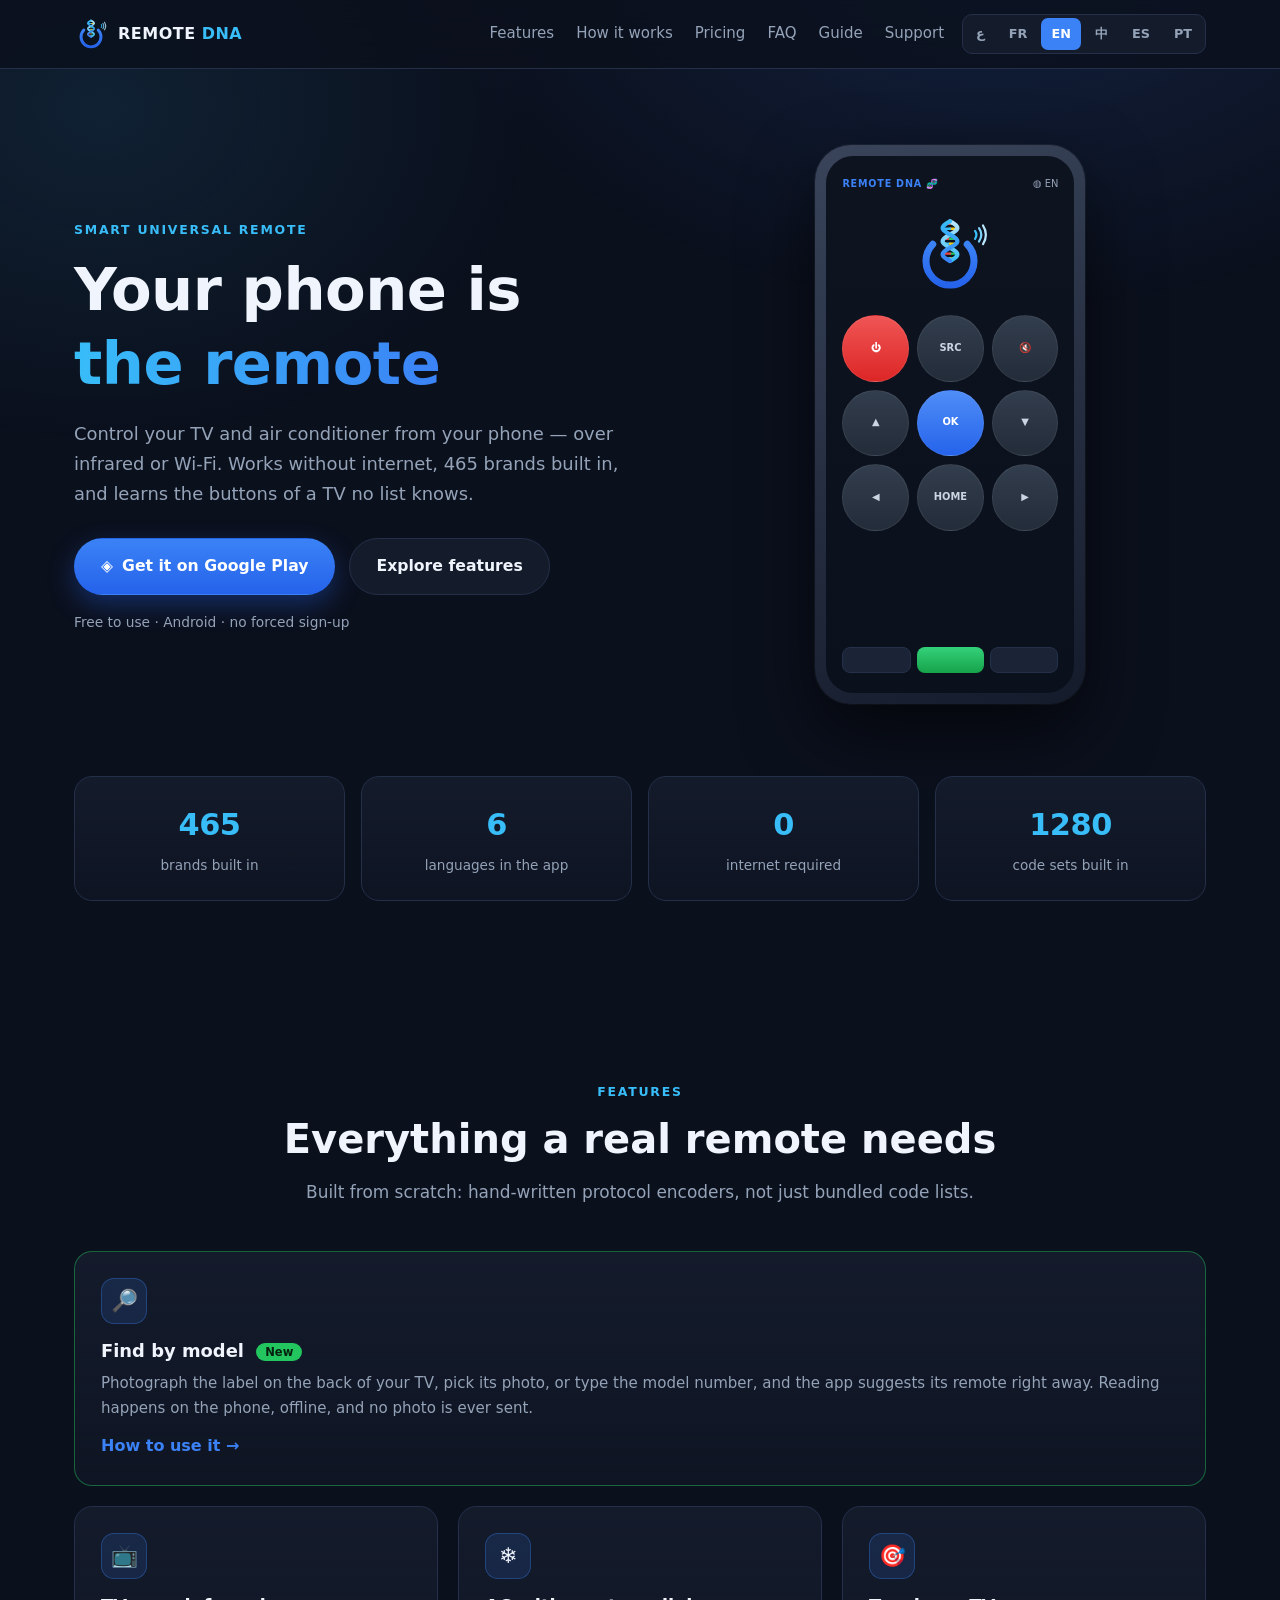
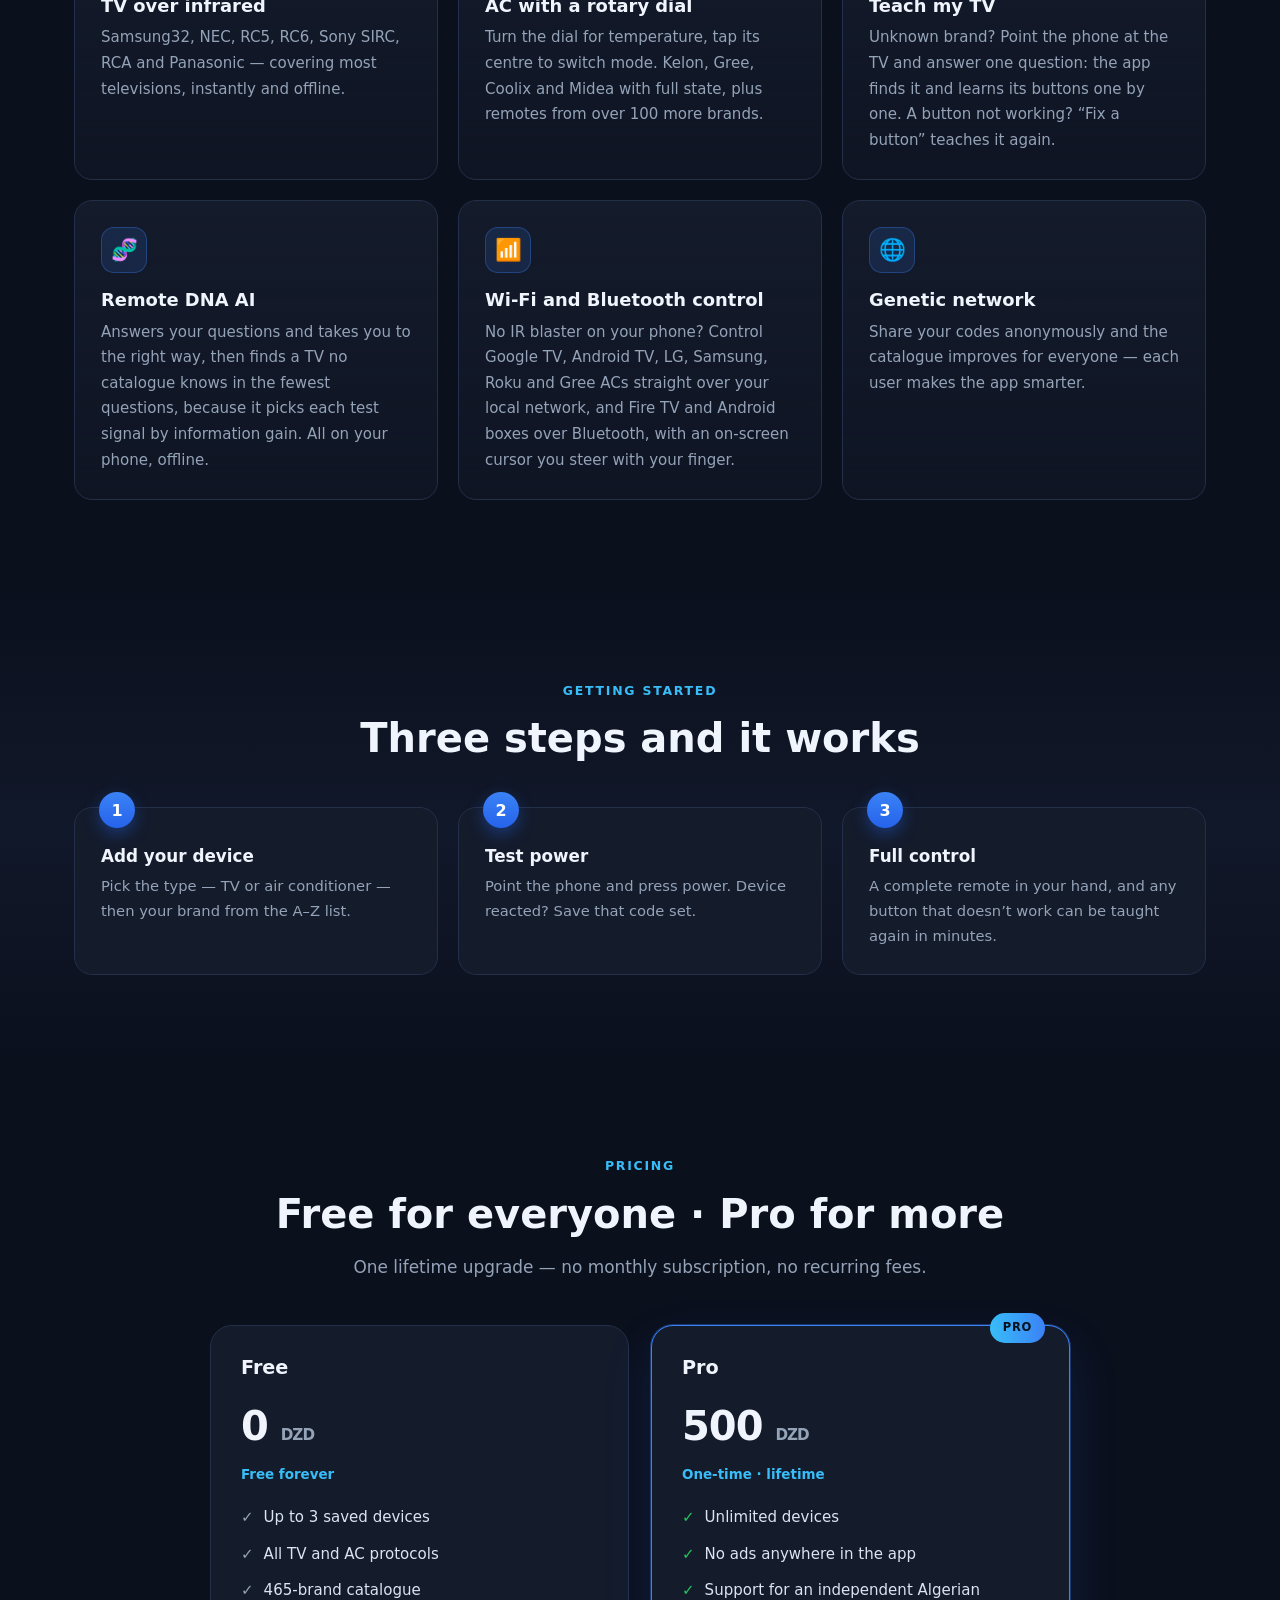
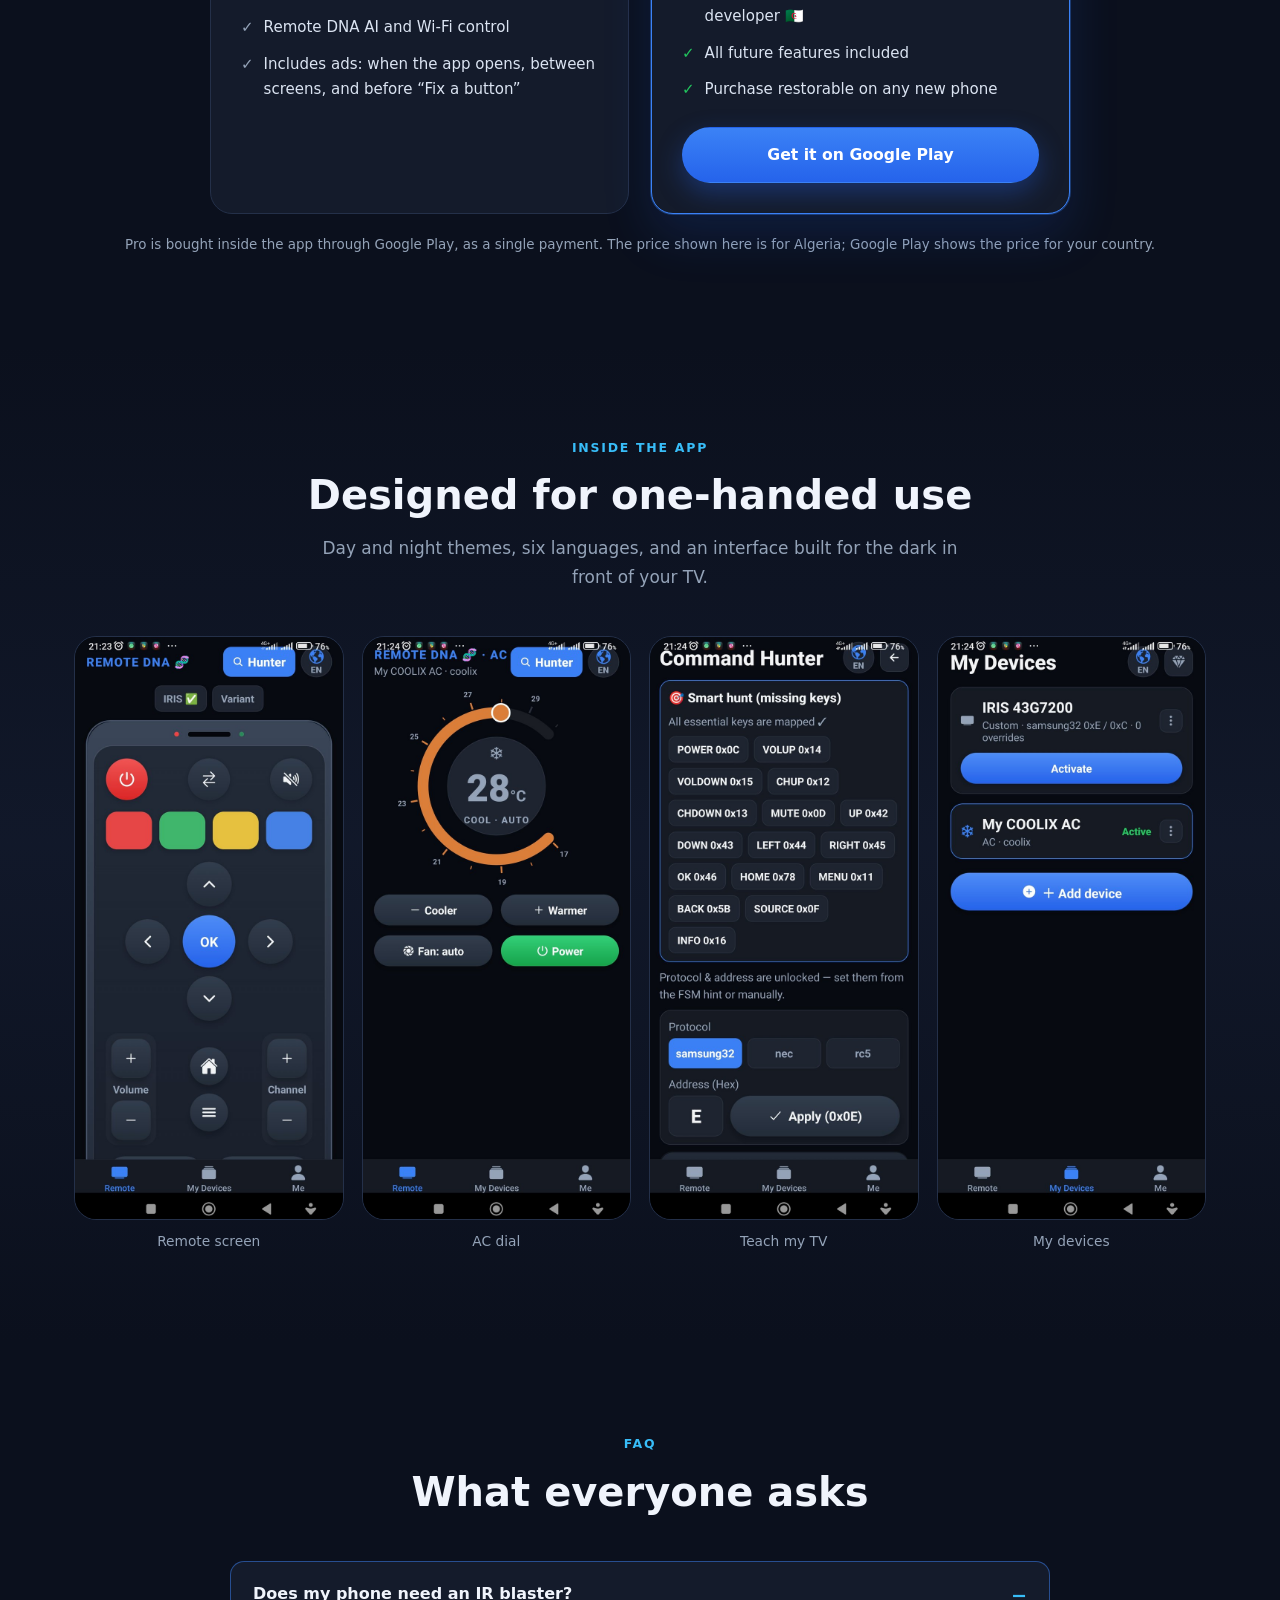
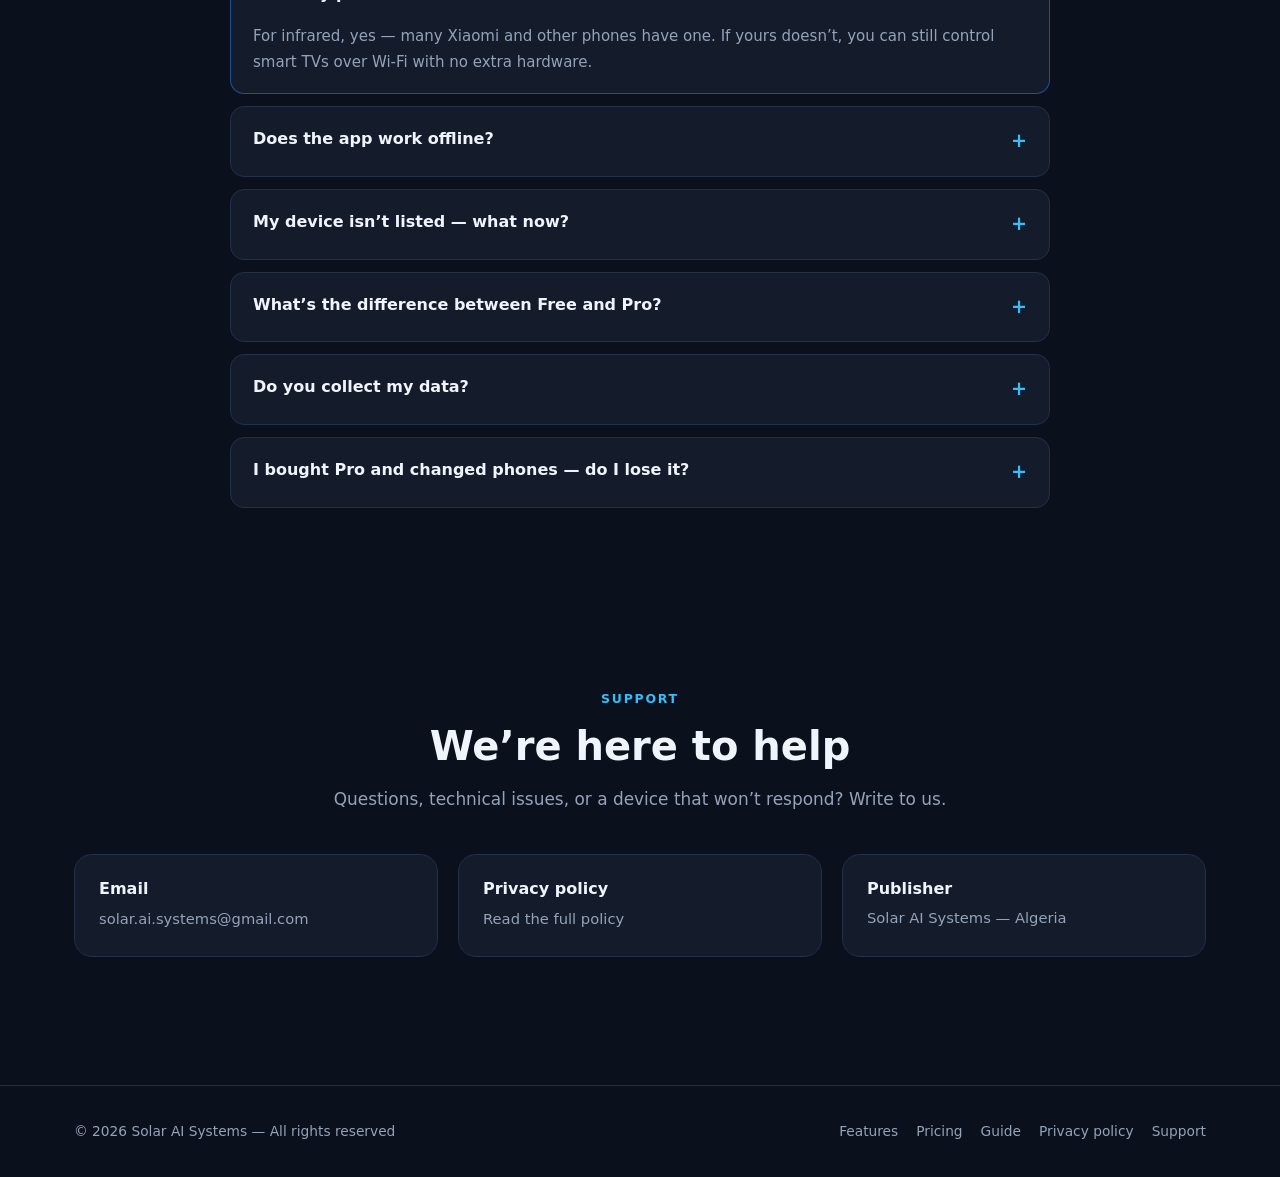
==== commit 2b52053d: "Landing page: Remote DNA AI replaces the DNA Agent card; guide: Find by model no longer offers Andro" ====
--- a/index.html
+++ b/index.html
@@ -345,8 +345,8 @@
         <p data-i18n="f3.d">علامة مجهولة؟ وجّه الهاتف نحو التلفاز وأجب عن سؤال واحد، فيجده التطبيق ويتعلّم أزراره واحداً واحداً. وزر لا يعمل؟ «أصلح زراً» يعلّمه من جديد.</p>
       </div>
       <div class="card rv"><div class="ico">🧬</div>
-        <h3 data-i18n="f4.t">وكيل DNA الذكي</h3>
-        <p data-i18n="f4.d">يتعرّف على جهازك بأقل عدد أسئلة عبر خوارزمية إقصاء تعتمد نظرية المعلومات — لا تخمين عشوائي.</p>
+        <h3 data-i18n="f4.t">Remote DNA AI</h3>
+        <p data-i18n="f4.d">يجيب عن أسئلتك ويأخذك إلى الطريقة المناسبة، ويجد تلفازاً لا يعرفه أي فهرس بأقل عدد من الأسئلة، لأنه يختار كل إشارة تجربة بحساب المعلومات. كله على هاتفك، بلا إنترنت.</p>
       </div>
       <div class="card rv"><div class="ico">📶</div>
         <h3 data-i18n="f5.t">تحكم عبر الواي‑فاي والبلوتوث</h3>
@@ -392,7 +392,7 @@
           <li data-i18n="pf1">حتى 3 أجهزة محفوظة</li>
           <li data-i18n="pf2">كل بروتوكولات التلفاز والمكيّف</li>
           <li data-i18n="pf3">قاعدة 465 علامة تجارية</li>
-          <li data-i18n="pf4">وكيل DNA والتحكم عبر الواي‑فاي</li>
+          <li data-i18n="pf4">Remote DNA AI والتحكم عبر الواي‑فاي</li>
           <li data-i18n="pf5">يتضمّن إعلانات: عند فتح التطبيق، وبين الشاشات، وقبل «أصلح زراً»</li>
         </ul>
       </div>
@@ -511,7 +511,7 @@
     "f1.t":"TV par infrarouge","f1.d":"Samsung32, NEC, RC5, RC6, Sony SIRC, RCA et Panasonic — couvrent la plupart des téléviseurs, immédiatement et hors ligne.",
     "f2.t":"Clim à molette rotative","f2.d":"Tournez pour la température, appuyez au centre pour le mode. Kelon, Gree, Coolix et Midea avec état complet, plus les télécommandes de plus de 100 autres marques.",
     "f3.t":"Apprendre ma télé","f3.d":"Marque inconnue ? Visez la télé et répondez à une question : l’app la trouve et apprend ses touches une à une. Une touche en panne ? « Réparer une touche » la réapprend.",
-    "f4.t":"Agent DNA intelligent","f4.d":"Identifie votre appareil en un minimum de questions grâce à un élagage fondé sur la théorie de l’information.",
+    "f4.t":"Remote DNA AI","f4.d":"Répond à vos questions et vous mène au bon moyen, puis trouve une télé qu’aucun catalogue ne connaît en un minimum de questions, car il choisit chaque signal d’essai par le calcul de l’information. Tout sur votre téléphone, sans internet.",
     "f5.t":"Contrôle Wi‑Fi et Bluetooth","f5.d":"Pas d’émetteur infrarouge ? Pilotez Google TV, Android TV, LG, Samsung, Roku et les clims Gree directement via le réseau local, et les Fire TV et box Android en Bluetooth, avec un curseur à l’écran que vous guidez du doigt.",
     "f6.t":"Réseau génétique","f6.d":"Partagez vos codes anonymement : la base s’améliore pour tous — chaque utilisateur rend l’app plus intelligente.",
     "f7.t":"Trouver par modèle","f7.new":"Nouveau","f7.d":"Photographiez l’étiquette au dos de la télé, choisissez sa photo ou tapez le numéro de modèle : l’app propose aussitôt sa télécommande. La lecture se fait sur le téléphone, hors ligne, et aucune photo n’est envoyée.","f7.more":"Comment l’utiliser →",
@@ -522,7 +522,7 @@
     "price.eyebrow":"Tarifs","price.title":"Gratuit pour tous · Pro pour aller plus loin",
     "price.lead":"Une seule mise à niveau à vie — sans abonnement ni frais récurrents.",
     "plan.free":"Gratuit","plan.pro":"Version Pro","plan.dzd":"DZD","plan.forever":"Gratuit pour toujours","plan.once":"Paiement unique · à vie","plan.cta":"Obtenir sur Google Play",
-    "pf1":"Jusqu’à 3 appareils enregistrés","pf2":"Tous les protocoles TV et clim","pf3":"Base de 465 marques","pf4":"Agent DNA et contrôle Wi‑Fi","pf5":"Avec publicités : à l’ouverture, entre les écrans et avant « Réparer une touche »",
+    "pf1":"Jusqu’à 3 appareils enregistrés","pf2":"Tous les protocoles TV et clim","pf3":"Base de 465 marques","pf4":"Remote DNA AI et contrôle Wi‑Fi","pf5":"Avec publicités : à l’ouverture, entre les écrans et avant « Réparer une touche »",
     "pp1":"Appareils illimités","pp2":"Aucune publicité, nulle part dans l’application","pp3":"Soutien à un développeur algérien indépendant 🇩🇿","pp4":"Toutes les futures fonctions incluses","pp5":"Achat restaurable sur tout nouveau téléphone",
     "price.note":"Pro s’achète dans l’application via Google Play, en un seul paiement. Le prix affiché ici est celui de l’Algérie ; Google Play affiche le prix de votre pays.",
     "shots.eyebrow":"Dans l’application","shots.title":"Une interface utilisable d’une main",
@@ -552,7 +552,7 @@
     "f1.t":"TV over infrared","f1.d":"Samsung32, NEC, RC5, RC6, Sony SIRC, RCA and Panasonic — covering most televisions, instantly and offline.",
     "f2.t":"AC with a rotary dial","f2.d":"Turn the dial for temperature, tap its centre to switch mode. Kelon, Gree, Coolix and Midea with full state, plus remotes from over 100 more brands.",
     "f3.t":"Teach my TV","f3.d":"Unknown brand? Point the phone at the TV and answer one question: the app finds it and learns its buttons one by one. A button not working? “Fix a button” teaches it again.",
-    "f4.t":"Smart DNA Agent","f4.d":"Identifies your device in the fewest questions using information-theory pruning — not random guessing.",
+    "f4.t":"Remote DNA AI","f4.d":"Answers your questions and takes you to the right way, then finds a TV no catalogue knows in the fewest questions, because it picks each test signal by information gain. All on your phone, offline.",
     "f5.t":"Wi‑Fi and Bluetooth control","f5.d":"No IR blaster on your phone? Control Google TV, Android TV, LG, Samsung, Roku and Gree ACs straight over your local network, and Fire TV and Android boxes over Bluetooth, with an on-screen cursor you steer with your finger.",
     "f6.t":"Genetic network","f6.d":"Share your codes anonymously and the catalogue improves for everyone — each user makes the app smarter.",
     "f7.t":"Find by model","f7.new":"New","f7.d":"Photograph the label on the back of your TV, pick its photo, or type the model number, and the app suggests its remote right away. Reading happens on the phone, offline, and no photo is ever sent.","f7.more":"How to use it →",
@@ -563,7 +563,7 @@
     "price.eyebrow":"Pricing","price.title":"Free for everyone · Pro for more",
     "price.lead":"One lifetime upgrade — no monthly subscription, no recurring fees.",
     "plan.free":"Free","plan.pro":"Pro","plan.dzd":"DZD","plan.forever":"Free forever","plan.once":"One-time · lifetime","plan.cta":"Get it on Google Play",
-    "pf1":"Up to 3 saved devices","pf2":"All TV and AC protocols","pf3":"465-brand catalogue","pf4":"DNA Agent and Wi‑Fi control","pf5":"Includes ads: when the app opens, between screens, and before “Fix a button”",
+    "pf1":"Up to 3 saved devices","pf2":"All TV and AC protocols","pf3":"465-brand catalogue","pf4":"Remote DNA AI and Wi‑Fi control","pf5":"Includes ads: when the app opens, between screens, and before “Fix a button”",
     "pp1":"Unlimited devices","pp2":"No ads anywhere in the app","pp3":"Support for an independent Algerian developer 🇩🇿","pp4":"All future features included","pp5":"Purchase restorable on any new phone",
     "price.note":"Pro is bought inside the app through Google Play, as a single payment. The price shown here is for Algeria; Google Play shows the price for your country.",
     "shots.eyebrow":"Inside the app","shots.title":"Designed for one-handed use",
@@ -609,8 +609,8 @@
     "f2.d":"转动旋钮调节温度，点按中心切换模式。Kelon、Gree、Coolix 和 Midea 支持完整状态，另有 100 多个品牌的遥控器。",
     "f3.t":"教会我的电视",
     "f3.d":"品牌不在列表里？把手机对准电视，回答一个问题，应用就能找到它并逐个学会按键。某个按键失灵？“修复按键”可以重新学习。",
-    "f4.t":"智能 DNA 助手",
-    "f4.d":"基于信息论的筛选，用最少的问题识别你的设备，而不是随机猜测。",
+    "f4.t":"Remote DNA AI",
+    "f4.d":"回答您的问题并带您找到合适的方式，再以最少的问题找到任何目录都没有收录的电视，因为它按信息增益挑选每一个测试信号。全部在手机上离线完成。",
     "f5.t":"Wi‑Fi 与蓝牙控制",
     "f5.d":"手机没有红外发射器？通过本地网络直接控制 Google TV、Android TV、LG、Samsung、Roku 和格力空调，并通过蓝牙控制 Fire TV 和 Android 盒子，还有可用手指操控的屏幕光标。",
     "f6.t":"基因网络",
@@ -636,7 +636,7 @@
     "pf1":"最多保存 3 台设备",
     "pf2":"全部电视和空调协议",
     "pf3":"465 个品牌的码库",
-    "pf4":"DNA 助手和 Wi‑Fi 控制",
+    "pf4":"Remote DNA AI 与 Wi‑Fi 控制",
     "pf5":"含广告：打开应用时、切换界面时以及“修复按键”之前",
     "pp1":"设备数量不限",
     "pp2":"整个应用完全无广告",
@@ -703,8 +703,8 @@
     "f2.d":"Gira la perilla para la temperatura y toca el centro para cambiar de modo. Kelon, Gree, Coolix y Midea con control completo, más controles de más de 100 marcas.",
     "f3.t":"Enseñar mi TV",
     "f3.d":"¿Marca desconocida? Apunta el celular a la TV y responde una pregunta: la app la encuentra y aprende sus botones uno por uno. ¿Un botón no funciona? “Arreglar un botón” lo vuelve a aprender.",
-    "f4.t":"Agente DNA inteligente",
-    "f4.d":"Identifica tu equipo con el menor número de preguntas, descartando opciones con teoría de la información, no al azar.",
+    "f4.t":"Remote DNA AI",
+    "f4.d":"Responde tus preguntas y te lleva a la forma correcta, y encuentra una TV que ningún catálogo conoce con las menos preguntas, porque elige cada señal de prueba por ganancia de información. Todo en tu teléfono, sin internet.",
     "f5.t":"Control por Wi‑Fi y Bluetooth",
     "f5.d":"¿Tu celular no tiene emisor infrarrojo? Controla Google TV, Android TV, LG, Samsung, Roku y aires Gree directo por tu red local, y Fire TV y cajas Android por Bluetooth, con un cursor en pantalla que mueves con el dedo.",
     "f6.t":"Red genética",
@@ -730,7 +730,7 @@
     "pf1":"Hasta 3 dispositivos guardados",
     "pf2":"Todos los protocolos de TV y aire acondicionado",
     "pf3":"Catálogo de 465 marcas",
-    "pf4":"Agente DNA y control por Wi‑Fi",
+    "pf4":"Remote DNA AI y control por Wi‑Fi",
     "pf5":"Con anuncios: al abrir la app, entre pantallas y antes de “Arreglar un botón”",
     "pp1":"Dispositivos ilimitados",
     "pp2":"Sin anuncios en toda la app",
@@ -797,8 +797,8 @@
     "f2.d":"Gire o botão para a temperatura e toque no centro para mudar de modo. Kelon, Gree, Coolix e Midea com controle completo, mais controles de mais de 100 marcas.",
     "f3.t":"Ensinar minha TV",
     "f3.d":"Marca desconhecida? Aponte o celular para a TV e responda uma pergunta: o app a encontra e aprende os botões um por um. Um botão não funciona? “Consertar um botão” ensina de novo.",
-    "f4.t":"Agente DNA inteligente",
-    "f4.d":"Identifica seu aparelho com o menor número de perguntas, descartando opções com teoria da informação, não no chute.",
+    "f4.t":"Remote DNA AI",
+    "f4.d":"Responde suas perguntas e leva você à forma certa, e encontra uma TV que nenhum catálogo conhece com o mínimo de perguntas, porque escolhe cada sinal de teste por ganho de informação. Tudo no seu celular, sem internet.",
     "f5.t":"Controle por Wi‑Fi e Bluetooth",
     "f5.d":"Seu celular não tem emissor infravermelho? Controle Google TV, Android TV, LG, Samsung, Roku e ares-condicionados Gree direto pela sua rede local, e Fire TV e caixas Android por Bluetooth, com um cursor na tela que você guia com o dedo.",
     "f6.t":"Rede genética",
@@ -824,7 +824,7 @@
     "pf1":"Até 3 aparelhos salvos",
     "pf2":"Todos os protocolos de TV e ar-condicionado",
     "pf3":"Catálogo de 465 marcas",
-    "pf4":"Agente DNA e controle por Wi‑Fi",
+    "pf4":"Remote DNA AI e controle por Wi‑Fi",
     "pf5":"Com anúncios: ao abrir o app, entre telas e antes de “Consertar um botão”",
     "pp1":"Aparelhos ilimitados",
     "pp2":"Nenhum anúncio no app",
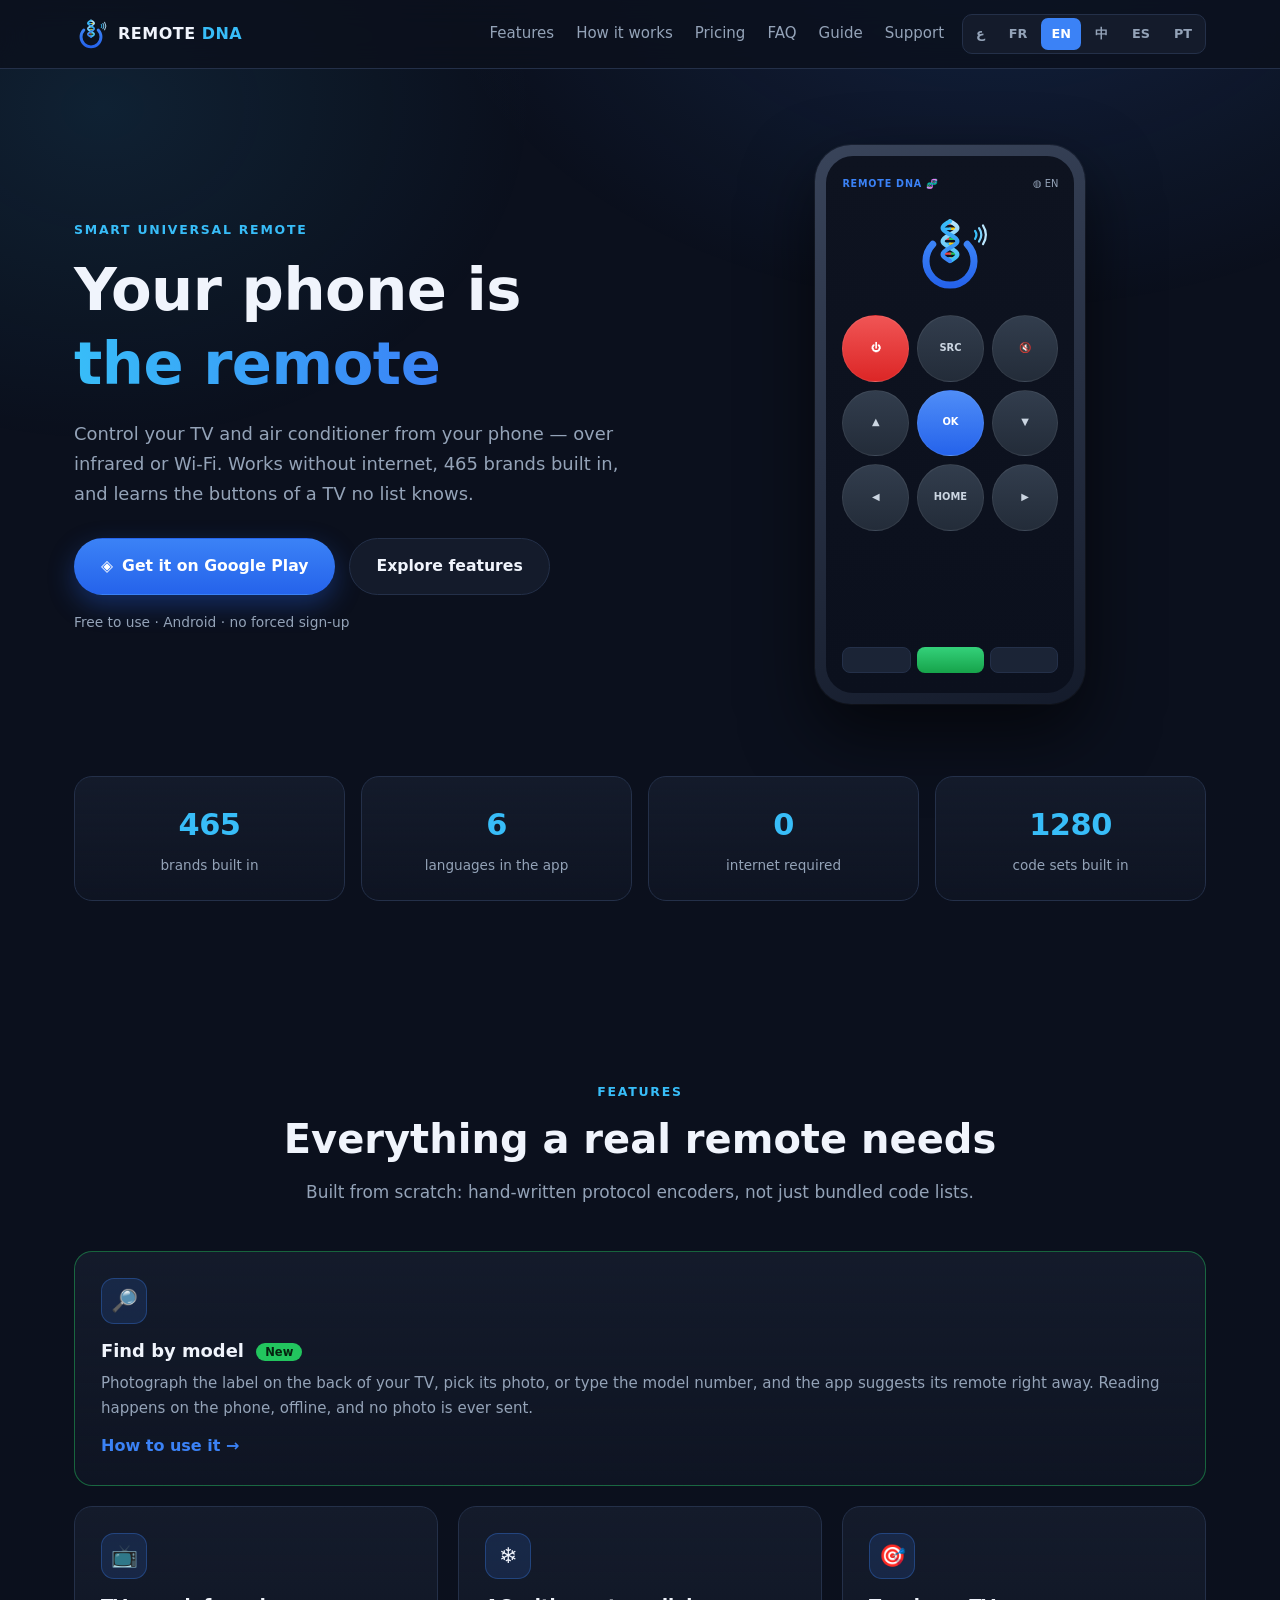
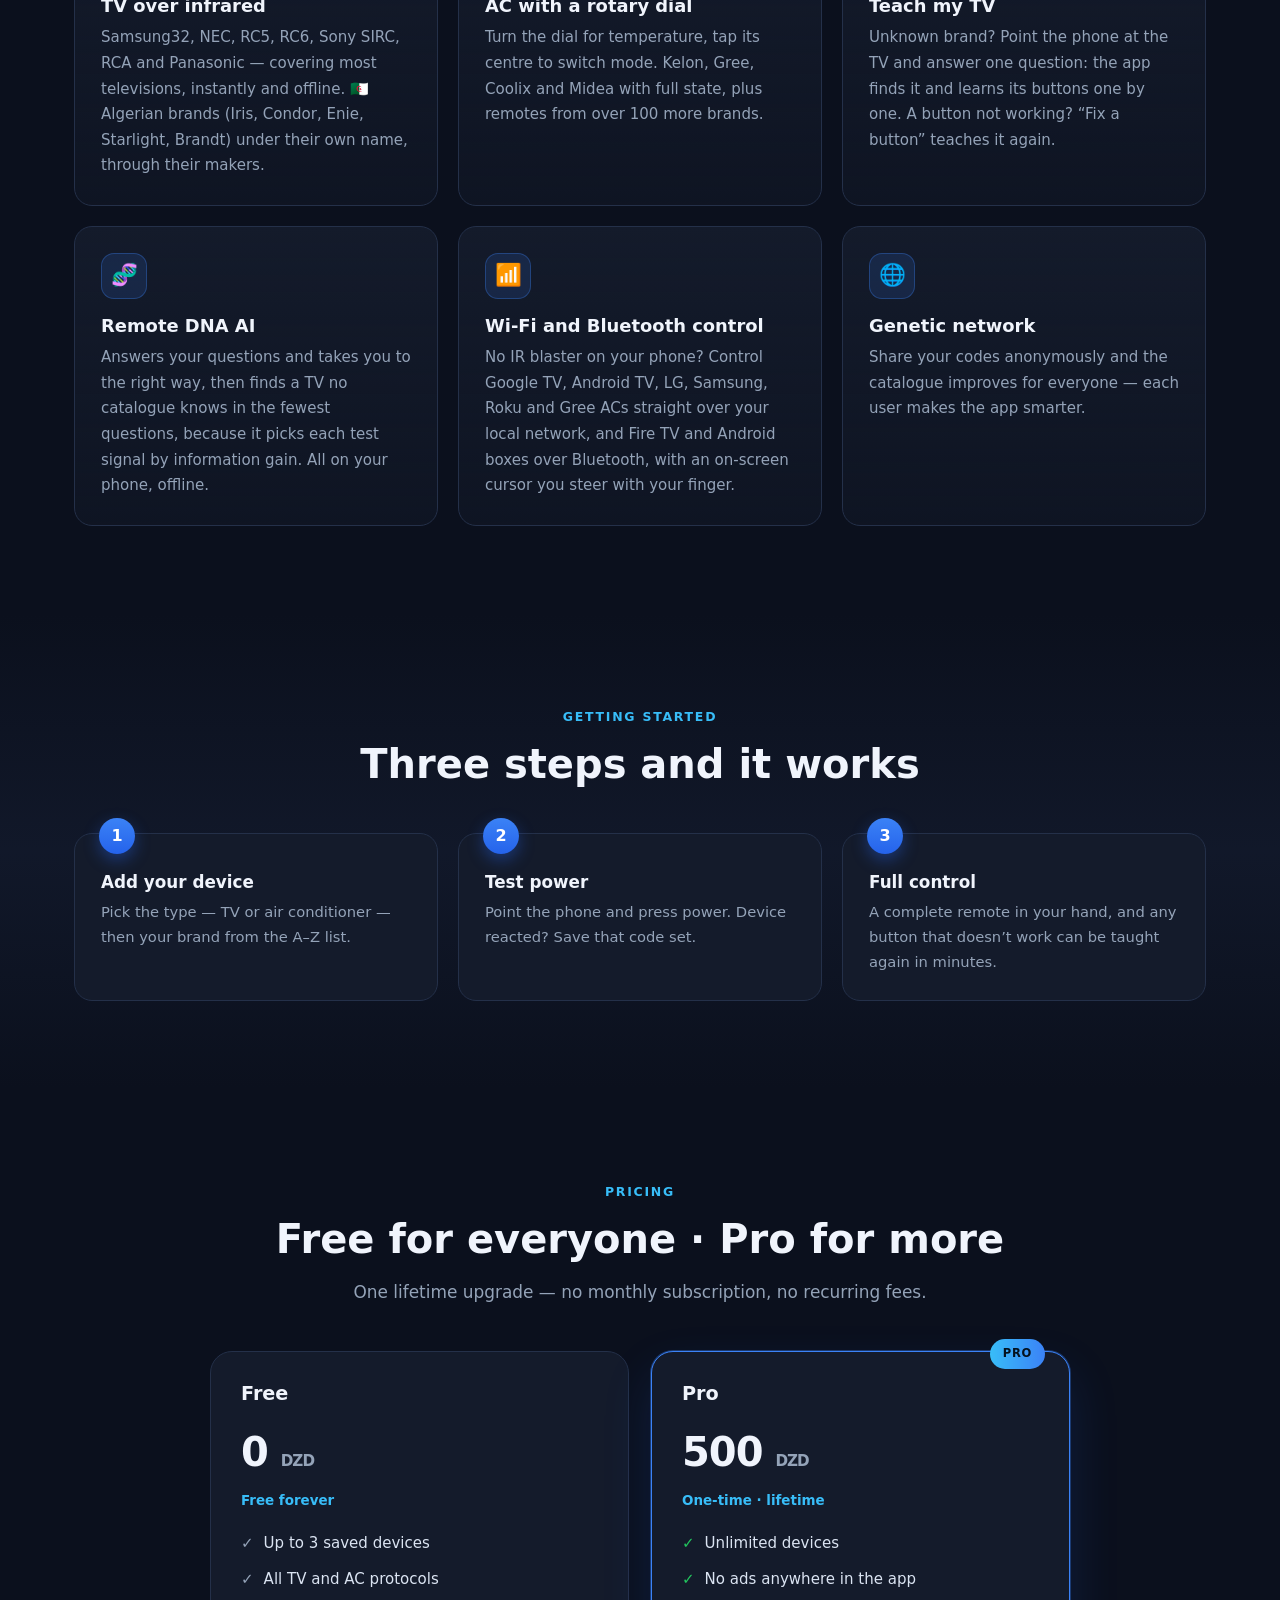
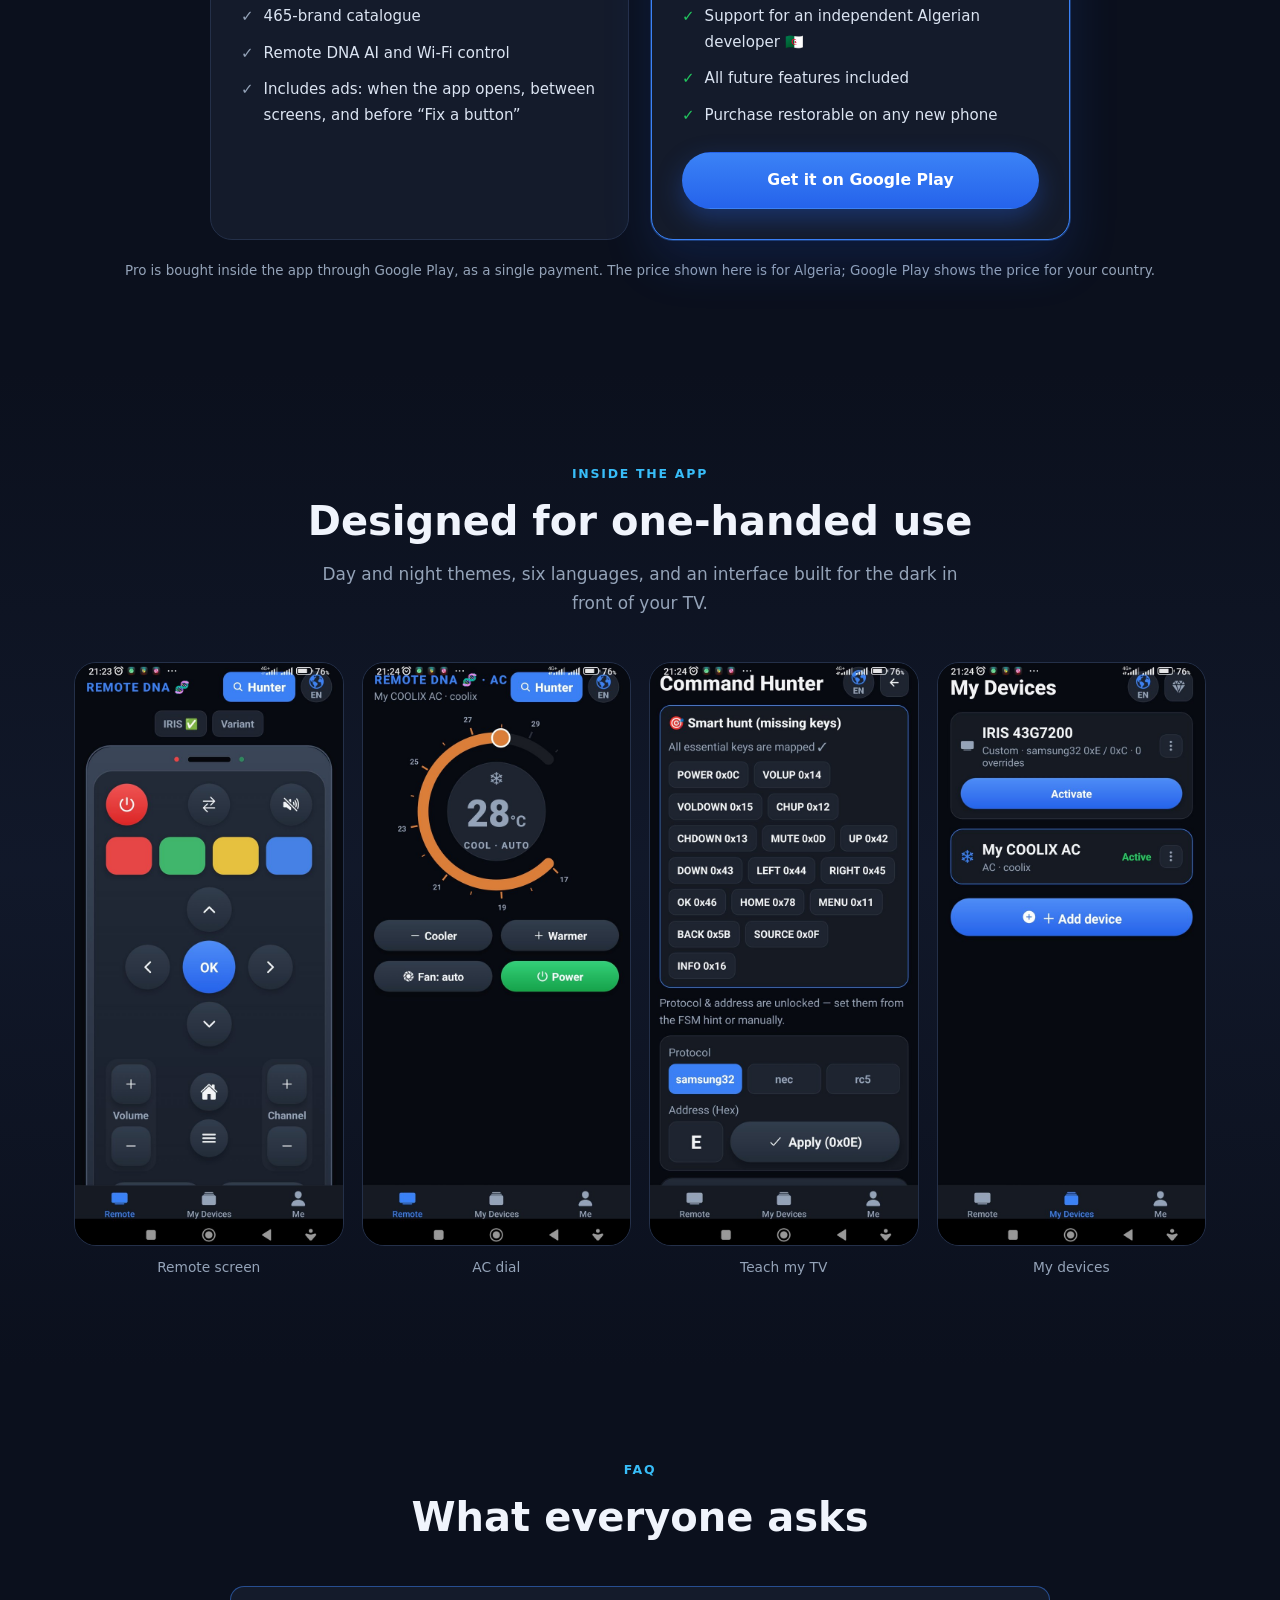
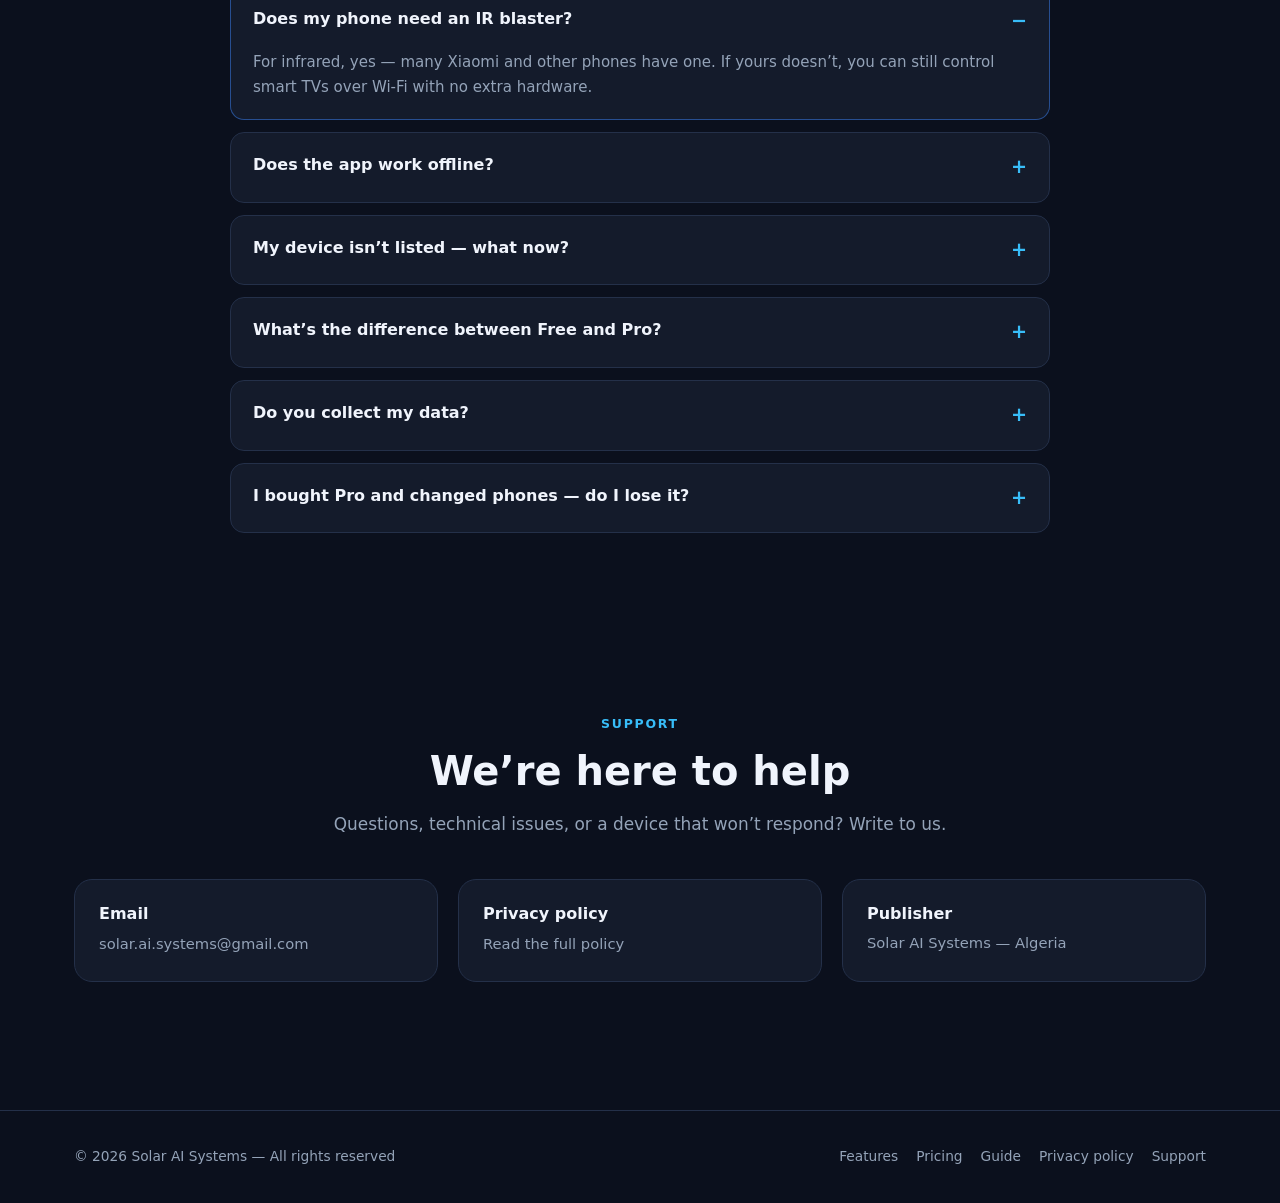
==== commit 2d7e89b1: "Guide and landing page: Algerian brands first, through their makers (publish with app 1.0.13) Co-Aut" ====
--- a/index.html
+++ b/index.html
@@ -334,7 +334,7 @@
       </div>
       <div class="card rv"><div class="ico">📺</div>
         <h3 data-i18n="f1.t">تلفاز عبر الأشعة</h3>
-        <p data-i18n="f1.d">بروتوكولات Samsung32 و NEC و RC5 و RC6 و Sony SIRC و RCA و Panasonic — تغطي أغلب التلفزيونات، وتعمل فوراً بلا إنترنت.</p>
+        <p data-i18n="f1.d">بروتوكولات Samsung32 و NEC و RC5 و RC6 و Sony SIRC و RCA و Panasonic — تغطي أغلب التلفزيونات، وتعمل فوراً بلا إنترنت. 🇩🇿 والعلامات الجزائرية (Iris وCondor وEnie وStarlight وBrandt) بأسمائها، عبر الشركات التي تصنعها.</p>
       </div>
       <div class="card rv"><div class="ico">❄️</div>
         <h3 data-i18n="f2.t">مكيّف بقرص دوّار</h3>
@@ -508,7 +508,7 @@
     "stat.brands":"marques intégrées","stat.langs":"langues dans l'app","stat.net":"besoin d’internet","stat.hunter":"jeux de codes intégrés",
     "feat.eyebrow":"Fonctions","feat.title":"Tout ce qu’une vraie télécommande exige",
     "feat.lead":"Conçu de zéro : encodeurs de protocoles écrits à la main, pas de simples listes de codes.",
-    "f1.t":"TV par infrarouge","f1.d":"Samsung32, NEC, RC5, RC6, Sony SIRC, RCA et Panasonic — couvrent la plupart des téléviseurs, immédiatement et hors ligne.",
+    "f1.t":"TV par infrarouge","f1.d":"Samsung32, NEC, RC5, RC6, Sony SIRC, RCA et Panasonic — couvrent la plupart des téléviseurs, immédiatement et hors ligne. 🇩🇿 Les marques algériennes (Iris, Condor, Enie, Starlight, Brandt) sous leur propre nom, via leurs fabricants.",
     "f2.t":"Clim à molette rotative","f2.d":"Tournez pour la température, appuyez au centre pour le mode. Kelon, Gree, Coolix et Midea avec état complet, plus les télécommandes de plus de 100 autres marques.",
     "f3.t":"Apprendre ma télé","f3.d":"Marque inconnue ? Visez la télé et répondez à une question : l’app la trouve et apprend ses touches une à une. Une touche en panne ? « Réparer une touche » la réapprend.",
     "f4.t":"Remote DNA AI","f4.d":"Répond à vos questions et vous mène au bon moyen, puis trouve une télé qu’aucun catalogue ne connaît en un minimum de questions, car il choisit chaque signal d’essai par le calcul de l’information. Tout sur votre téléphone, sans internet.",
@@ -549,7 +549,7 @@
     "stat.brands":"brands built in","stat.langs":"languages in the app","stat.net":"internet required","stat.hunter":"code sets built in",
     "feat.eyebrow":"Features","feat.title":"Everything a real remote needs",
     "feat.lead":"Built from scratch: hand-written protocol encoders, not just bundled code lists.",
-    "f1.t":"TV over infrared","f1.d":"Samsung32, NEC, RC5, RC6, Sony SIRC, RCA and Panasonic — covering most televisions, instantly and offline.",
+    "f1.t":"TV over infrared","f1.d":"Samsung32, NEC, RC5, RC6, Sony SIRC, RCA and Panasonic — covering most televisions, instantly and offline. 🇩🇿 Algerian brands (Iris, Condor, Enie, Starlight, Brandt) under their own name, through their makers.",
     "f2.t":"AC with a rotary dial","f2.d":"Turn the dial for temperature, tap its centre to switch mode. Kelon, Gree, Coolix and Midea with full state, plus remotes from over 100 more brands.",
     "f3.t":"Teach my TV","f3.d":"Unknown brand? Point the phone at the TV and answer one question: the app finds it and learns its buttons one by one. A button not working? “Fix a button” teaches it again.",
     "f4.t":"Remote DNA AI","f4.d":"Answers your questions and takes you to the right way, then finds a TV no catalogue knows in the fewest questions, because it picks each test signal by information gain. All on your phone, offline.",
@@ -604,7 +604,7 @@
     "feat.title":"一个真正的遥控器该有的一切",
     "feat.lead":"从零打造：协议编码器全部手写，而不只是打包的代码表。",
     "f1.t":"红外线控制电视",
-    "f1.d":"Samsung32、NEC、RC5、RC6、Sony SIRC、RCA 和 Panasonic，覆盖大多数电视，即开即用，无需联网。",
+    "f1.d":"Samsung32、NEC、RC5、RC6、Sony SIRC、RCA 和 Panasonic，覆盖大多数电视，即开即用，无需联网。🇩🇿 阿尔及利亚品牌（Iris、Condor、Enie、Starlight、Brandt）可直接按名称查找，通过其制造商提供遥控器。",
     "f2.t":"旋钮式空调遥控",
     "f2.d":"转动旋钮调节温度，点按中心切换模式。Kelon、Gree、Coolix 和 Midea 支持完整状态，另有 100 多个品牌的遥控器。",
     "f3.t":"教会我的电视",
@@ -698,7 +698,7 @@
     "feat.title":"Todo lo que necesita un control de verdad",
     "feat.lead":"Hecho desde cero: codificadores de protocolos escritos a mano, no solo listas de códigos.",
     "f1.t":"TV por infrarrojo",
-    "f1.d":"Samsung32, NEC, RC5, RC6, Sony SIRC, RCA y Panasonic: cubren la mayoría de las TV, al instante y sin internet.",
+    "f1.d":"Samsung32, NEC, RC5, RC6, Sony SIRC, RCA y Panasonic: cubren la mayoría de las TV, al instante y sin internet. 🇩🇿 Las marcas argelinas (Iris, Condor, Enie, Starlight, Brandt) con su propio nombre, a través de sus fabricantes.",
     "f2.t":"Aire acondicionado con perilla",
     "f2.d":"Gira la perilla para la temperatura y toca el centro para cambiar de modo. Kelon, Gree, Coolix y Midea con control completo, más controles de más de 100 marcas.",
     "f3.t":"Enseñar mi TV",
@@ -792,7 +792,7 @@
     "feat.title":"Tudo o que um controle de verdade precisa",
     "feat.lead":"Feito do zero: codificadores de protocolos escritos à mão, não só listas de códigos.",
     "f1.t":"TV por infravermelho",
-    "f1.d":"Samsung32, NEC, RC5, RC6, Sony SIRC, RCA e Panasonic: cobrem a maioria das TVs, na hora e sem internet.",
+    "f1.d":"Samsung32, NEC, RC5, RC6, Sony SIRC, RCA e Panasonic: cobrem a maioria das TVs, na hora e sem internet. 🇩🇿 As marcas argelinas (Iris, Condor, Enie, Starlight, Brandt) com o próprio nome, por meio dos fabricantes.",
     "f2.t":"Ar-condicionado com botão giratório",
     "f2.d":"Gire o botão para a temperatura e toque no centro para mudar de modo. Kelon, Gree, Coolix e Midea com controle completo, mais controles de mais de 100 marcas.",
     "f3.t":"Ensinar minha TV",
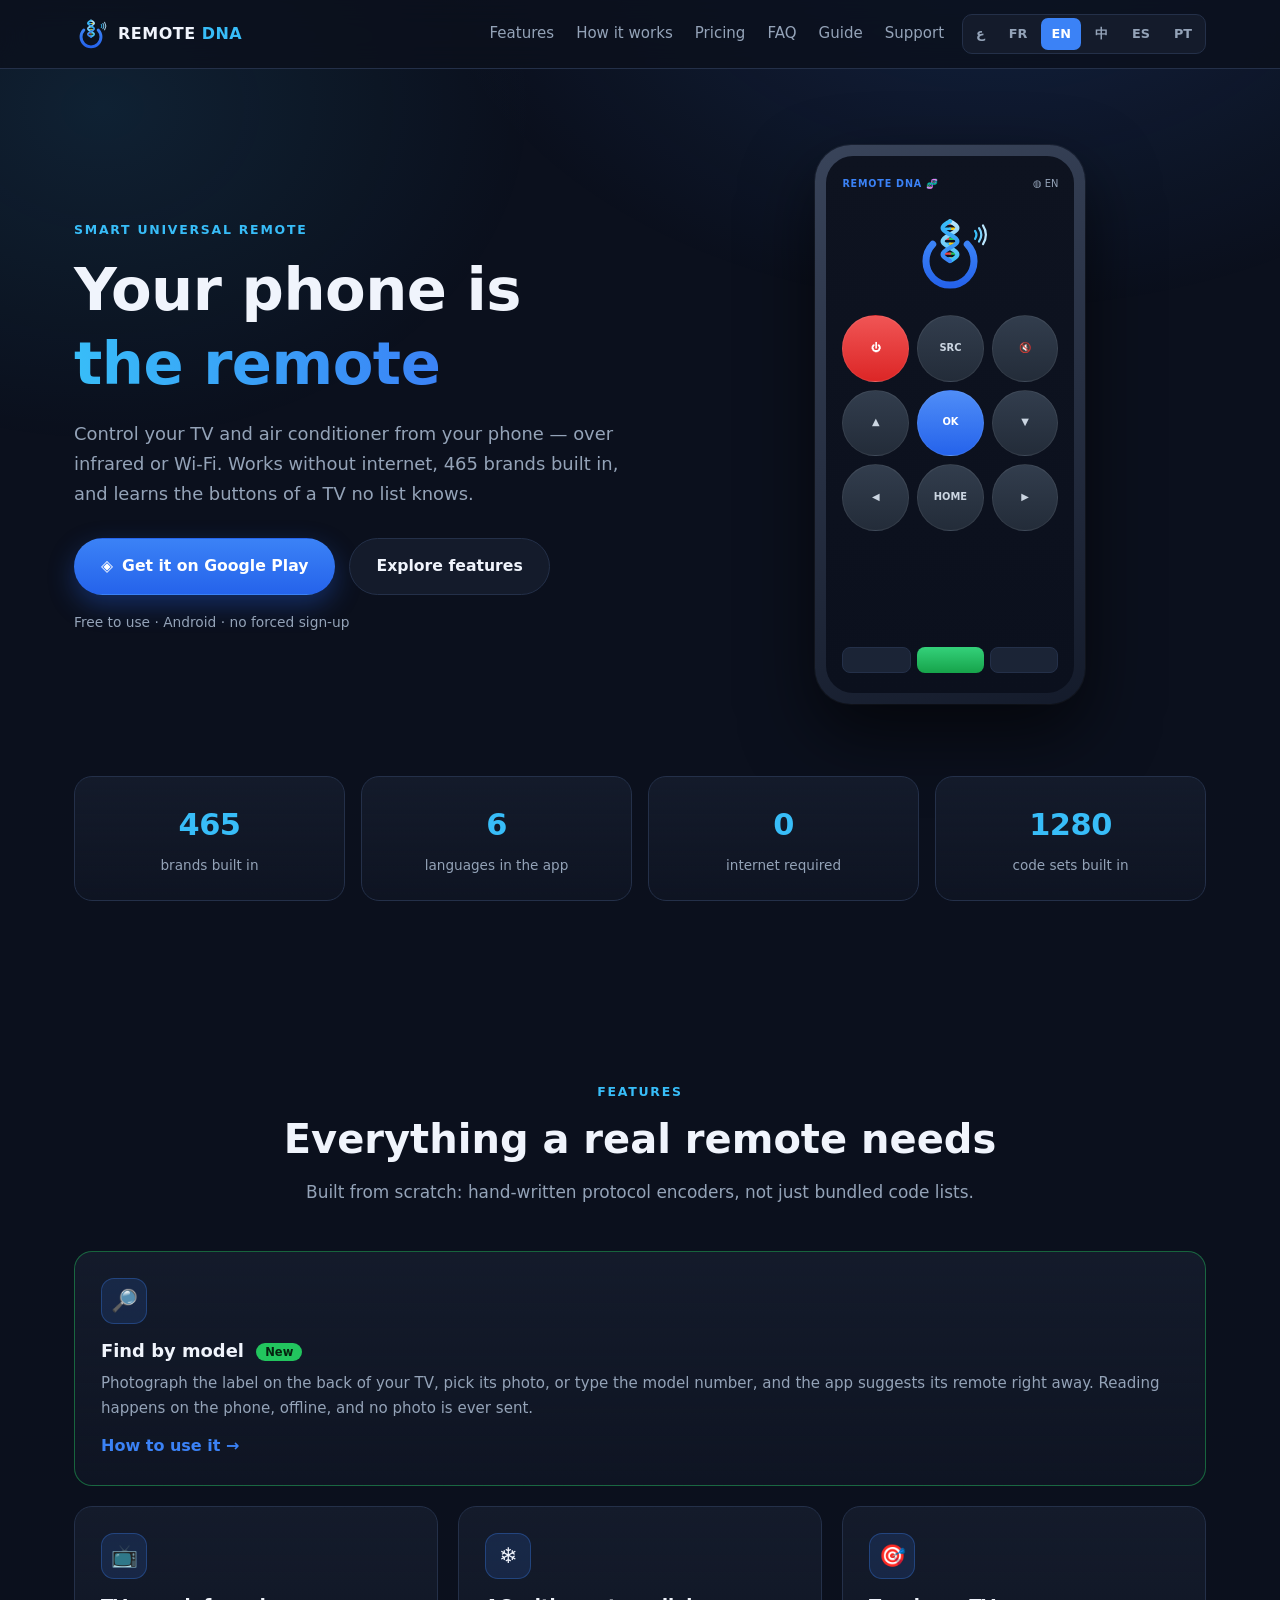
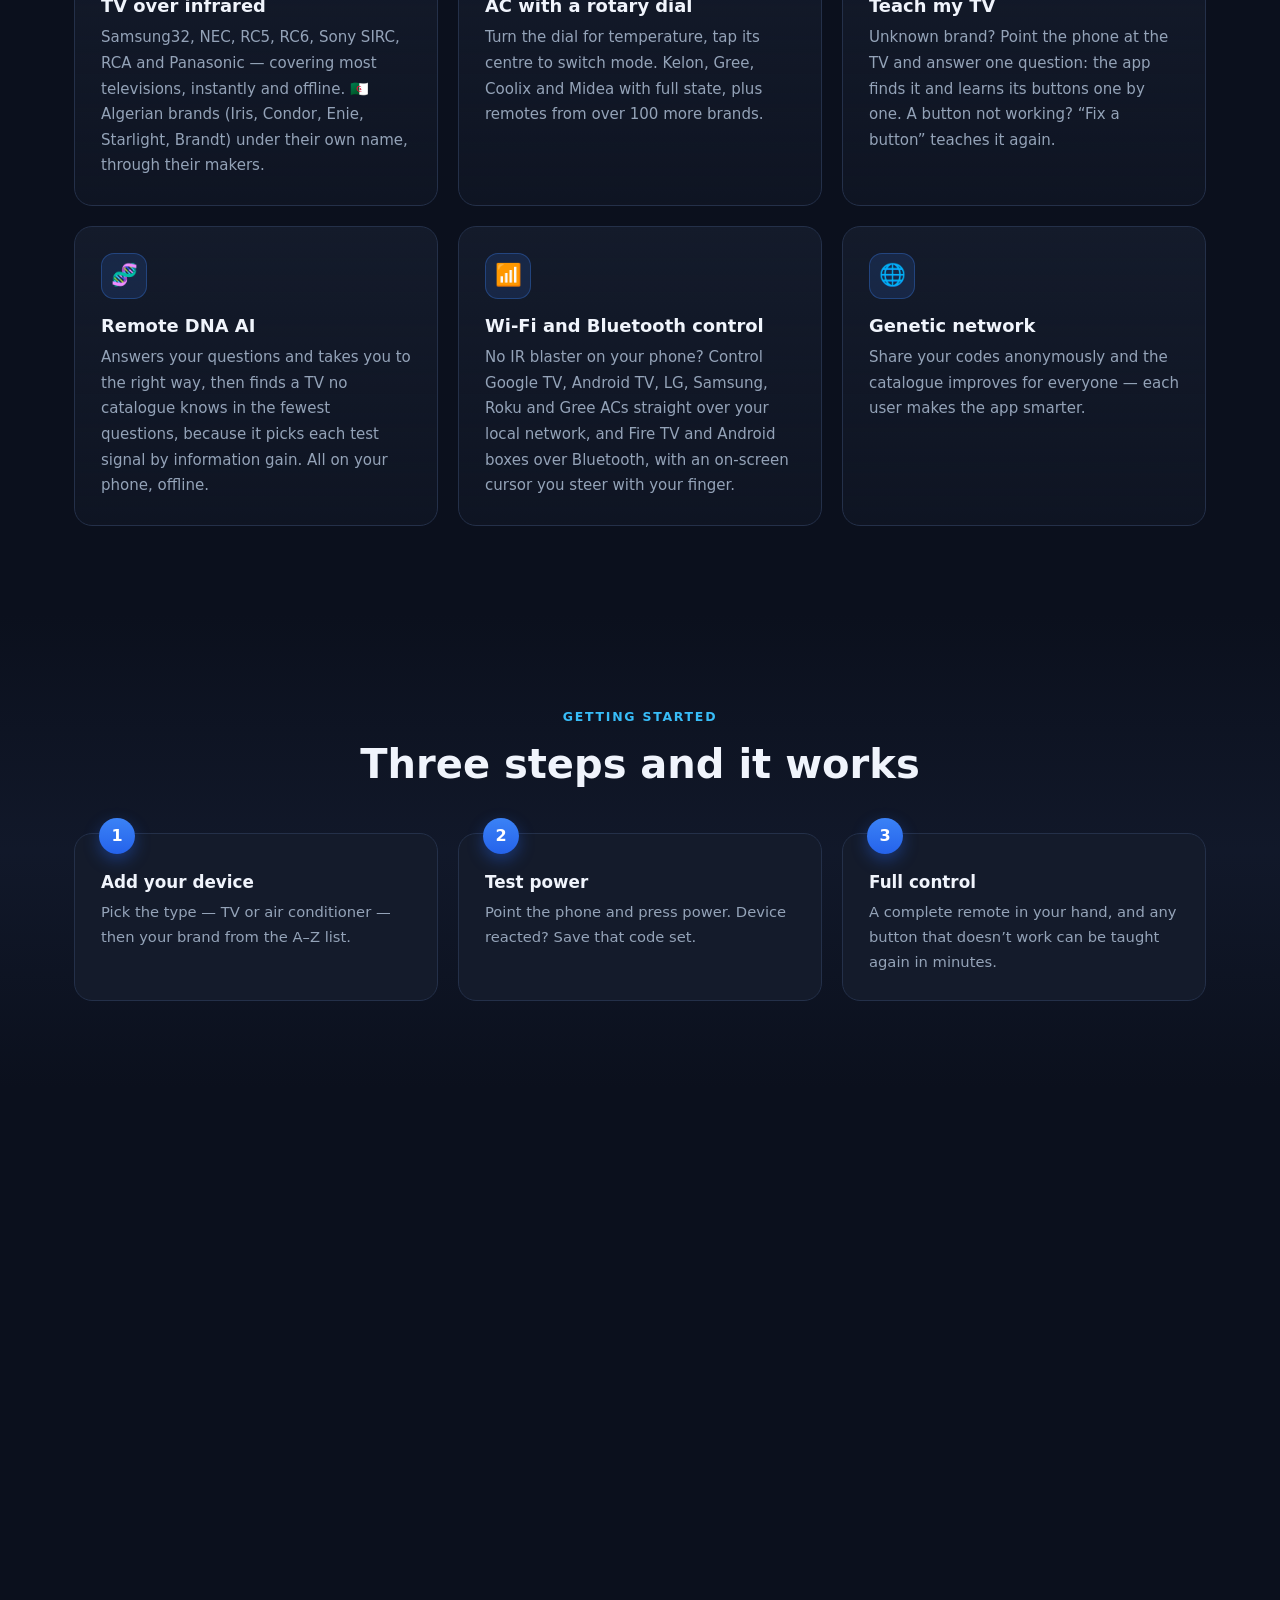
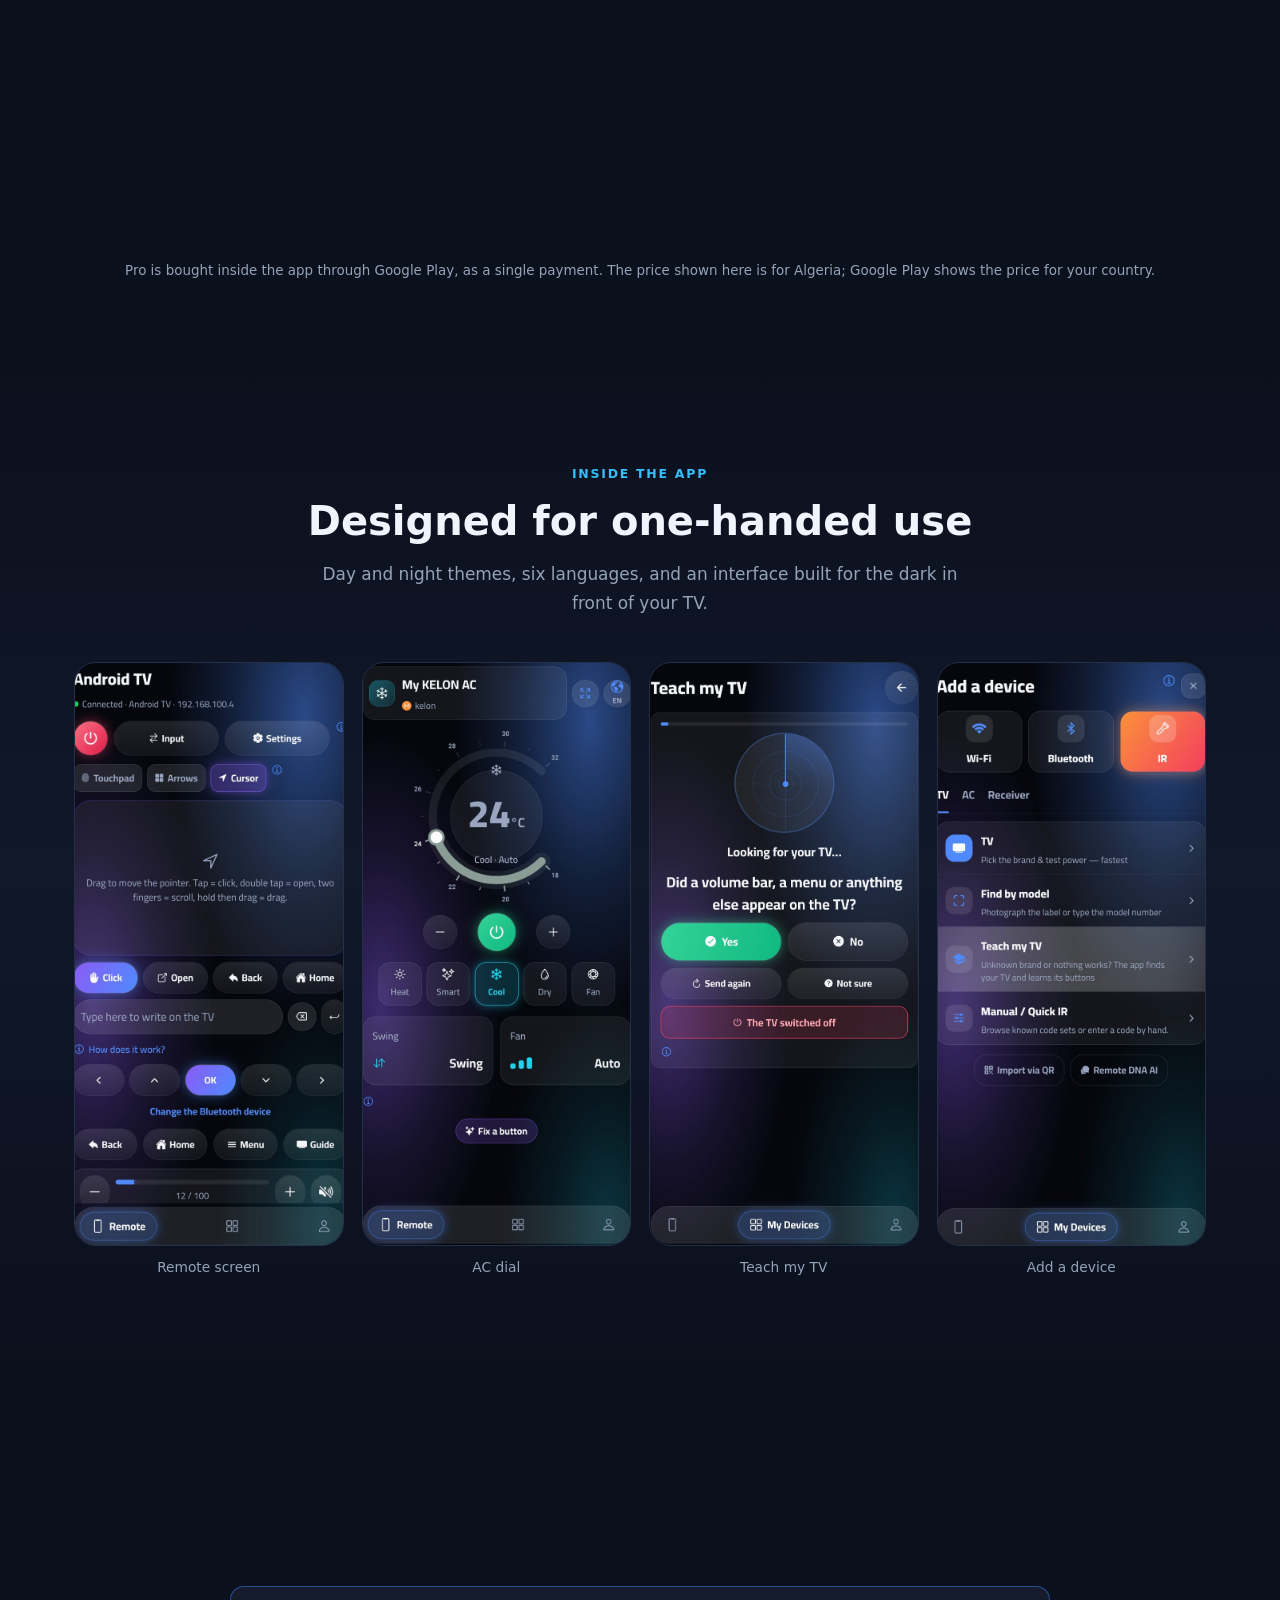
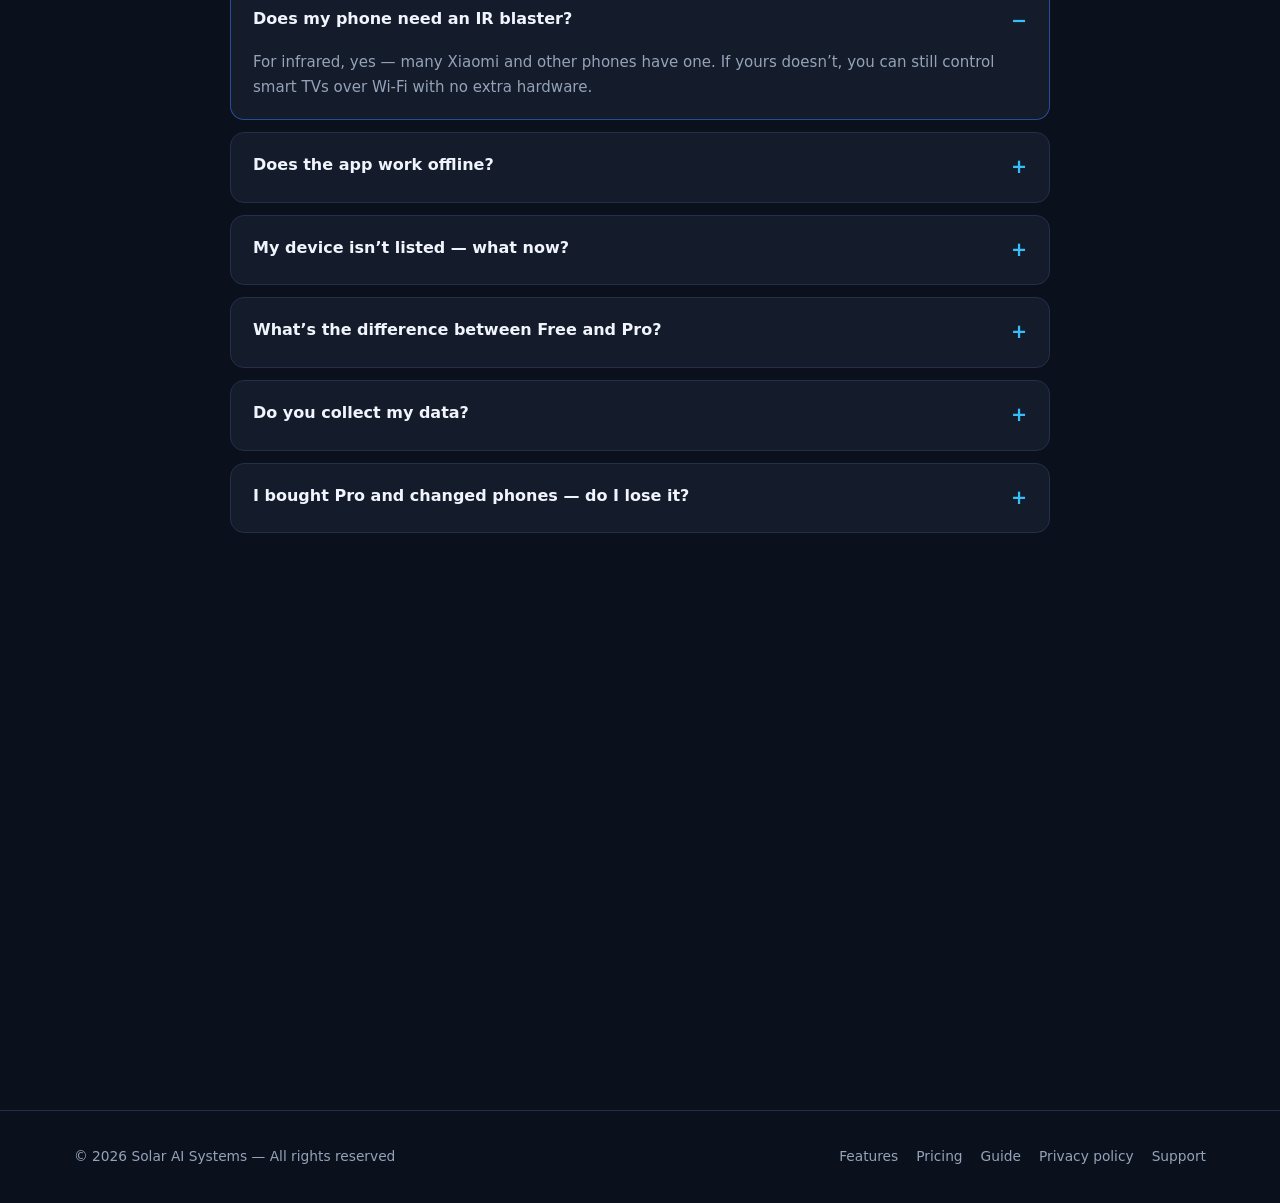
==== commit 0e0edb63: "Landing page: glass screenshots and feature graphic for app 1.0.14; the fourth shot is Add a device " ====
--- a/index.html
+++ b/index.html
@@ -427,7 +427,7 @@
       <figure><div class="shot"><img src="assets/screens/01.jpg" alt="" onerror="this.style.display='none';this.nextElementSibling.style.display='grid'"><div class="ph" style="display:none"><b data-i18n="shot.1">شاشة الريموت</b><span data-i18n="shot.soon">لقطة قادمة</span></div></div><figcaption class="shot-cap" data-i18n="shot.1">شاشة الريموت</figcaption></figure>
       <figure><div class="shot"><img src="assets/screens/02.jpg" alt="" onerror="this.style.display='none';this.nextElementSibling.style.display='grid'"><div class="ph" style="display:none"><b data-i18n="shot.2">قرص المكيّف</b><span data-i18n="shot.soon">لقطة قادمة</span></div></div><figcaption class="shot-cap" data-i18n="shot.2">قرص المكيّف</figcaption></figure>
       <figure><div class="shot"><img src="assets/screens/03.jpg" alt="" onerror="this.style.display='none';this.nextElementSibling.style.display='grid'"><div class="ph" style="display:none"><b data-i18n="shot.3">علّم تلفازك</b><span data-i18n="shot.soon">لقطة قادمة</span></div></div><figcaption class="shot-cap" data-i18n="shot.3">علّم تلفازك</figcaption></figure>
-      <figure><div class="shot"><img src="assets/screens/04.jpg" alt="" onerror="this.style.display='none';this.nextElementSibling.style.display='grid'"><div class="ph" style="display:none"><b data-i18n="shot.4">أجهزتي</b><span data-i18n="shot.soon">لقطة قادمة</span></div></div><figcaption class="shot-cap" data-i18n="shot.4">أجهزتي</figcaption></figure>
+      <figure><div class="shot"><img src="assets/screens/04.jpg" alt="" onerror="this.style.display='none';this.nextElementSibling.style.display='grid'"><div class="ph" style="display:none"><b data-i18n="shot.4">أضف جهازاً</b><span data-i18n="shot.soon">لقطة قادمة</span></div></div><figcaption class="shot-cap" data-i18n="shot.4">أضف جهازاً</figcaption></figure>
     </div>
   </div>
 </section>
@@ -527,7 +527,7 @@
     "price.note":"Pro s’achète dans l’application via Google Play, en un seul paiement. Le prix affiché ici est celui de l’Algérie ; Google Play affiche le prix de votre pays.",
     "shots.eyebrow":"Dans l’application","shots.title":"Une interface utilisable d’une main",
     "shots.lead":"Modes jour et nuit, six langues, et une interface pensée pour le noir devant la TV.",
-    "shot.1":"Écran télécommande","shot.2":"Molette climatiseur","shot.3":"Apprendre ma télé","shot.4":"Mes appareils","shot.soon":"capture à venir",
+    "shot.1":"Écran télécommande","shot.2":"Molette climatiseur","shot.3":"Apprendre ma télé","shot.4":"Ajouter un appareil","shot.soon":"capture à venir",
     "faq.eyebrow":"FAQ","faq.title":"Les questions fréquentes",
     "q1":"Mon téléphone doit-il avoir un émetteur infrarouge ?","a1":"Pour l’infrarouge, oui — présent sur beaucoup de Xiaomi et autres. Sinon, pilotez les TV connectées par Wi‑Fi sans matériel supplémentaire.",
     "q2":"L’application fonctionne-t-elle hors ligne ?","a2":"Oui. Tous les codes et protocoles sont intégrés. Internet ne sert qu’à l’achat, à sa restauration ou à la mise à jour de la base communautaire.",
@@ -568,7 +568,7 @@
     "price.note":"Pro is bought inside the app through Google Play, as a single payment. The price shown here is for Algeria; Google Play shows the price for your country.",
     "shots.eyebrow":"Inside the app","shots.title":"Designed for one-handed use",
     "shots.lead":"Day and night themes, six languages, and an interface built for the dark in front of your TV.",
-    "shot.1":"Remote screen","shot.2":"AC dial","shot.3":"Teach my TV","shot.4":"My devices","shot.soon":"screenshot coming",
+    "shot.1":"Remote screen","shot.2":"AC dial","shot.3":"Teach my TV","shot.4":"Add a device","shot.soon":"screenshot coming",
     "faq.eyebrow":"FAQ","faq.title":"What everyone asks",
     "q1":"Does my phone need an IR blaster?","a1":"For infrared, yes — many Xiaomi and other phones have one. If yours doesn’t, you can still control smart TVs over Wi‑Fi with no extra hardware.",
     "q2":"Does the app work offline?","a2":"Yes. Every code and protocol ships inside the app. Internet is only needed to buy or restore Pro, or to update the community catalogue.",
@@ -650,7 +650,7 @@
     "shot.1":"遥控器界面",
     "shot.2":"空调旋钮",
     "shot.3":"教会我的电视",
-    "shot.4":"我的设备",
+    "shot.4":"添加设备",
     "shot.soon":"截图即将上线",
     "faq.eyebrow":"常见问题",
     "faq.title":"大家都在问",
@@ -744,7 +744,7 @@
     "shot.1":"Pantalla del control",
     "shot.2":"Perilla del aire",
     "shot.3":"Enseñar mi TV",
-    "shot.4":"Mis dispositivos",
+    "shot.4":"Añadir un dispositivo",
     "shot.soon":"captura próximamente",
     "faq.eyebrow":"Preguntas",
     "faq.title":"Lo que todos preguntan",
@@ -838,7 +838,7 @@
     "shot.1":"Tela do controle",
     "shot.2":"Botão do ar",
     "shot.3":"Ensinar minha TV",
-    "shot.4":"Meus aparelhos",
+    "shot.4":"Adicionar um aparelho",
     "shot.soon":"captura em breve",
     "faq.eyebrow":"Perguntas",
     "faq.title":"O que todo mundo pergunta",
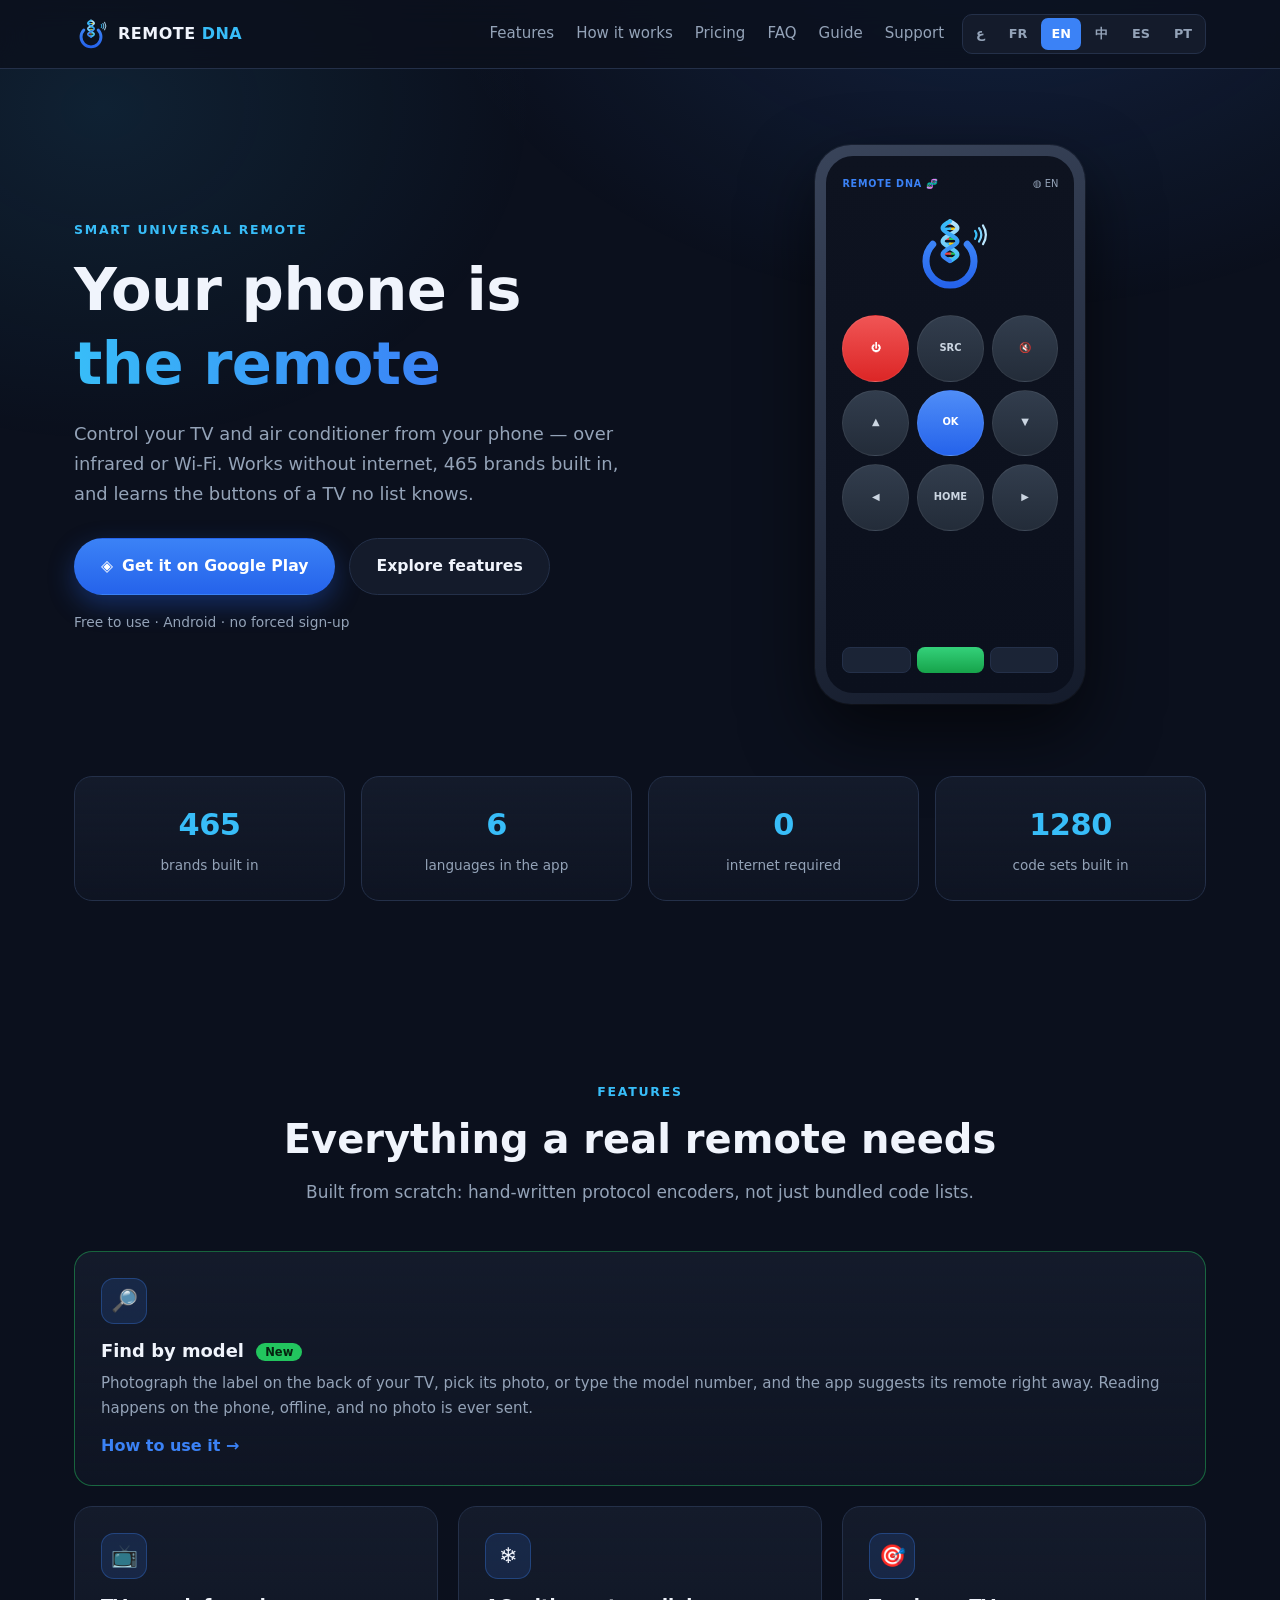
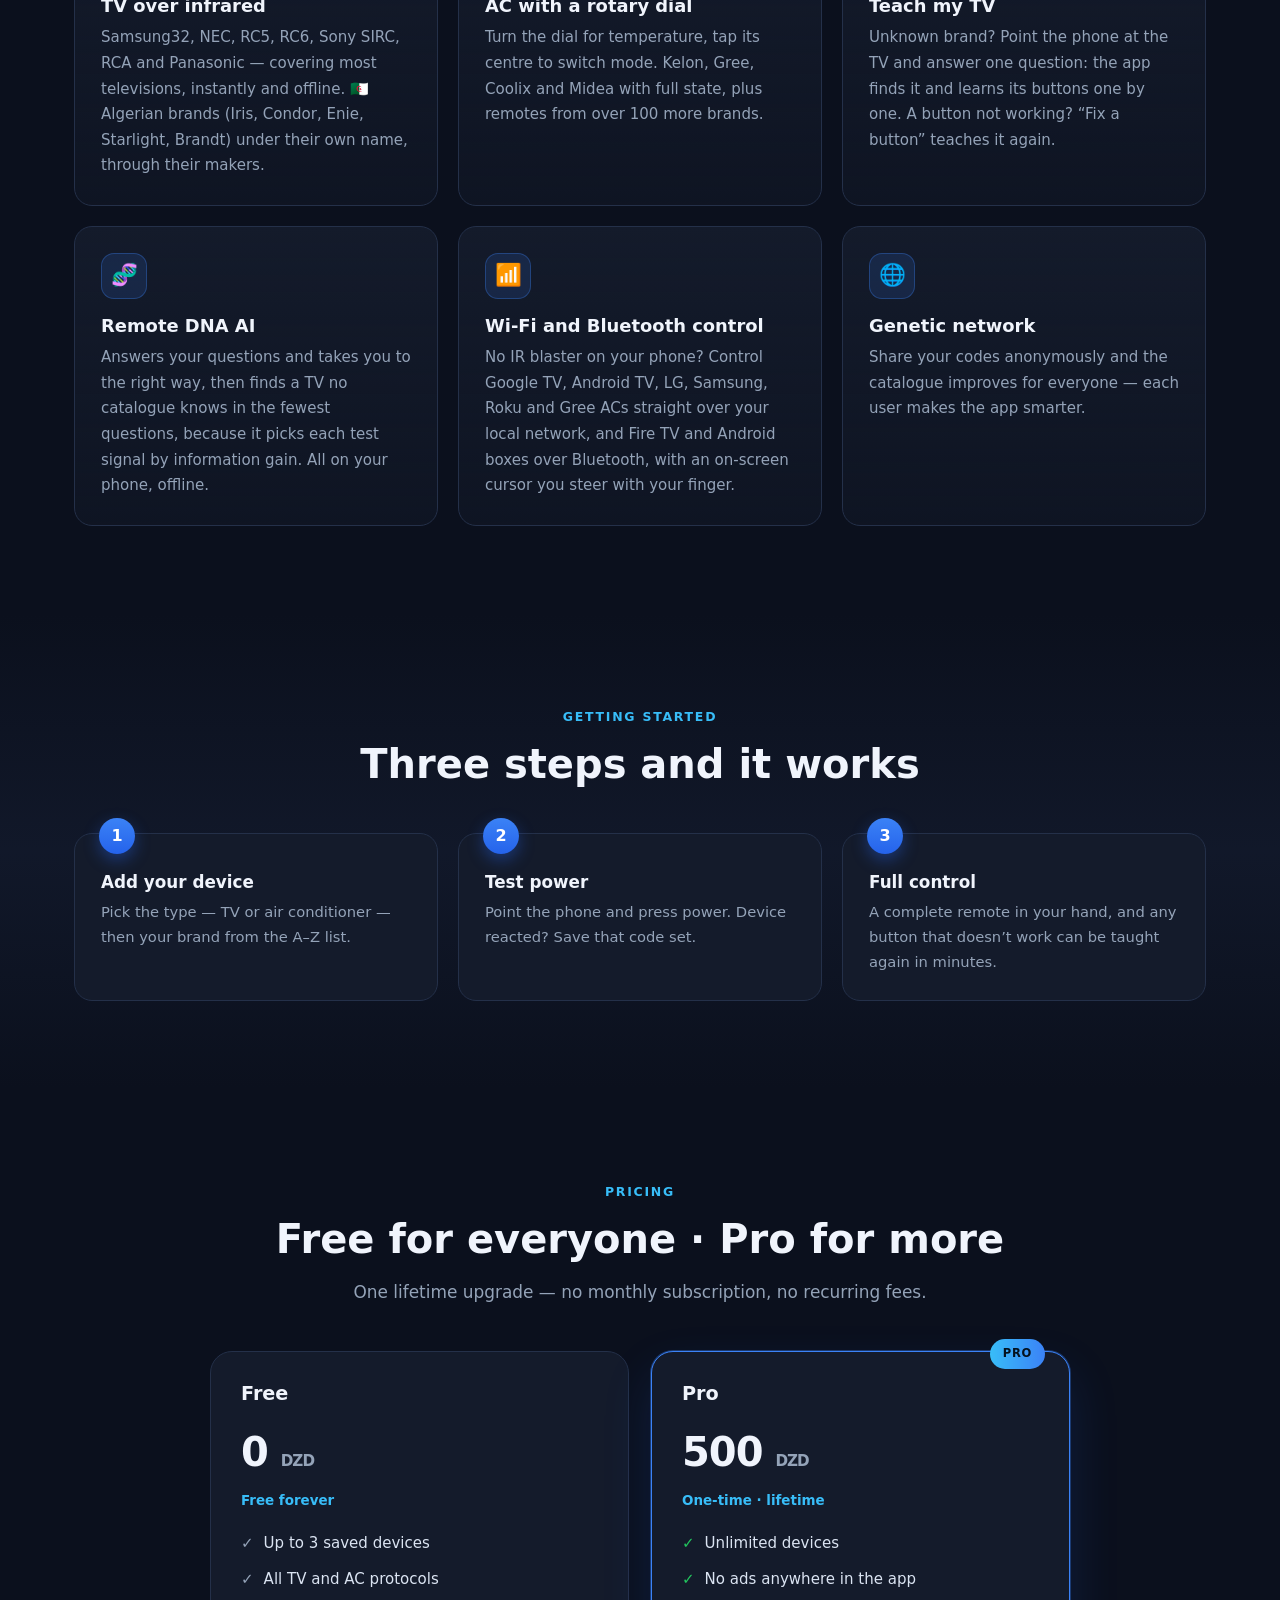
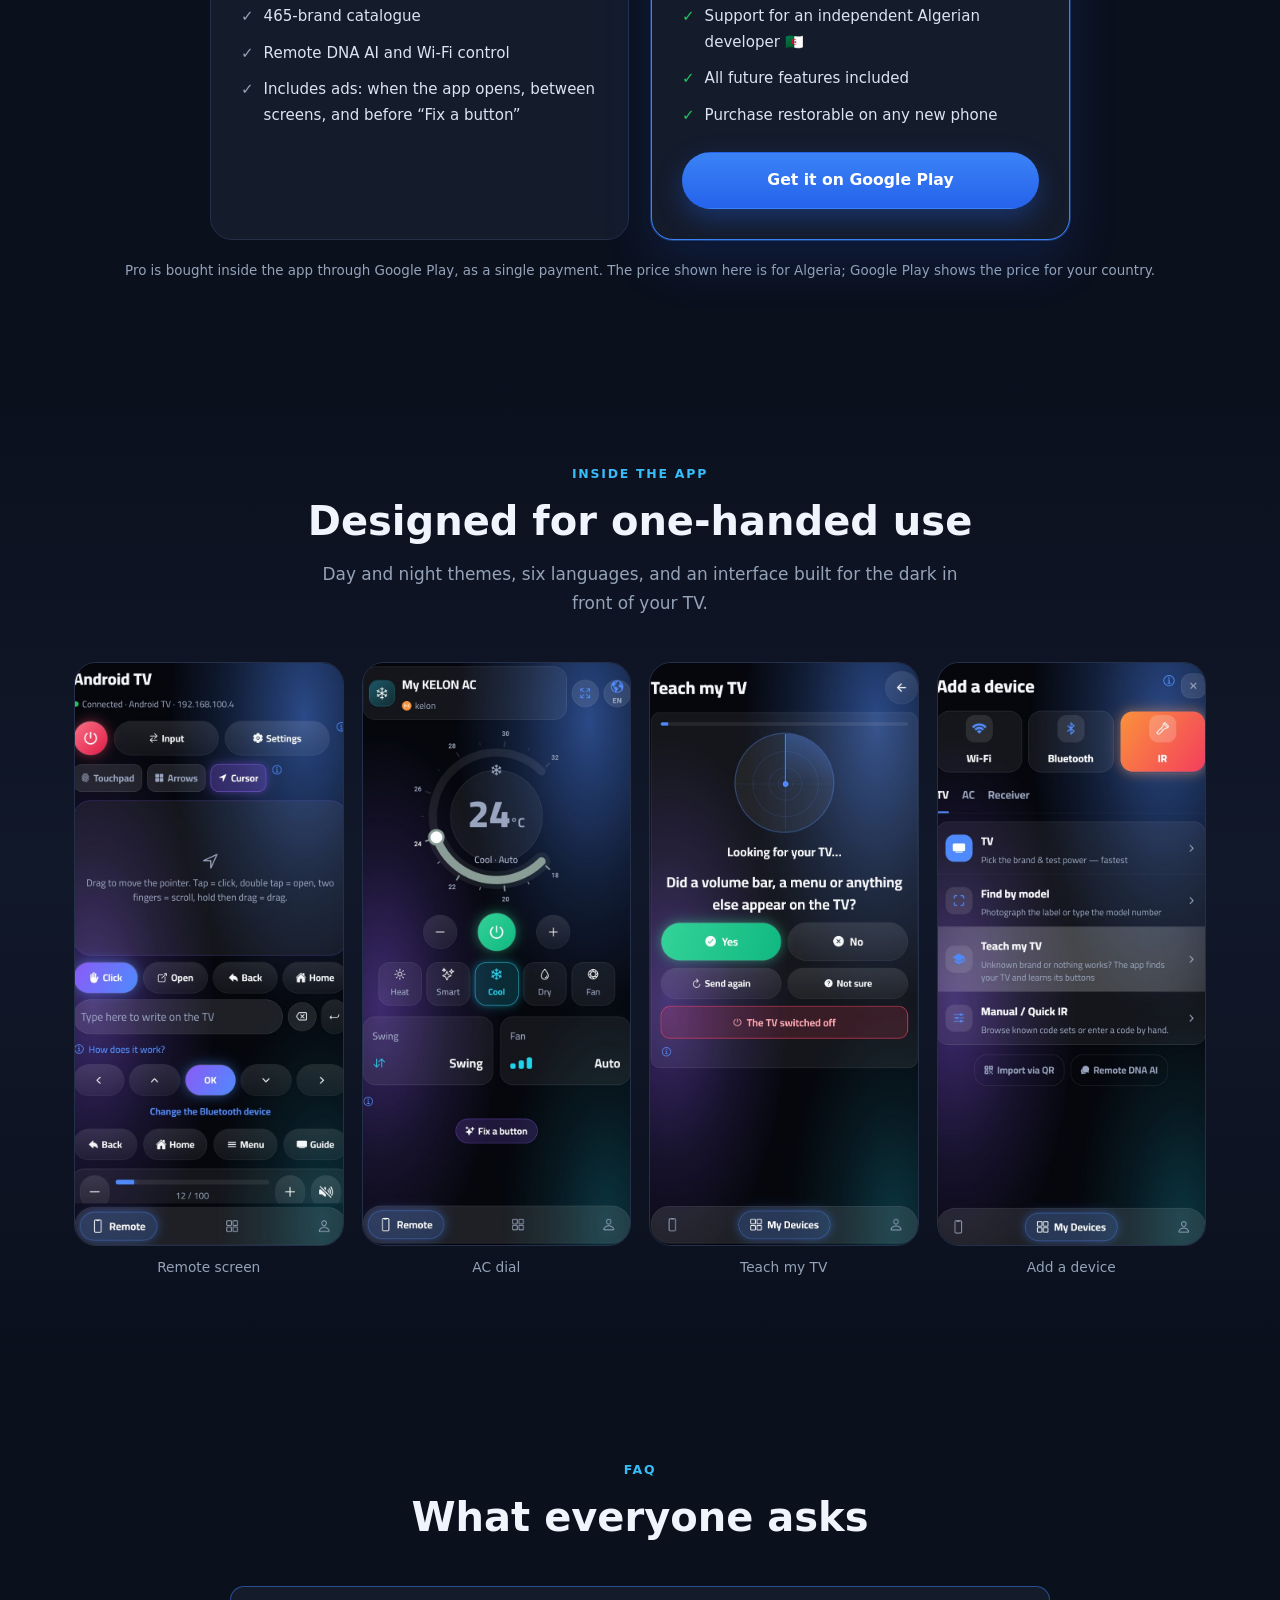
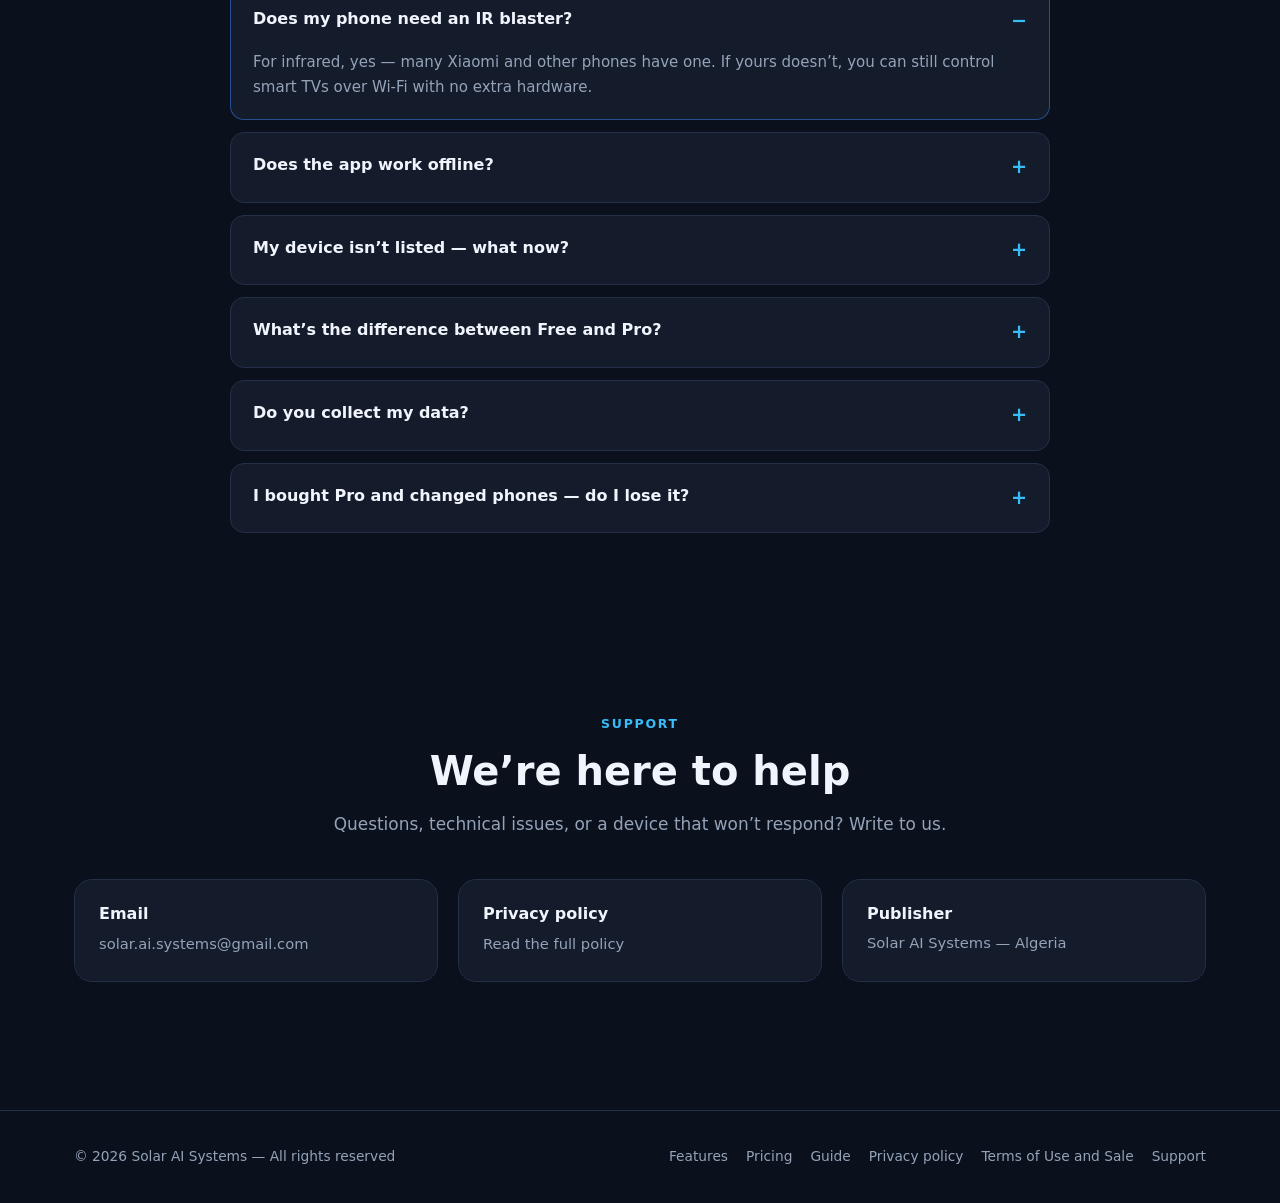
==== commit 83203792: "Footer: Terms of Use and Sale link, in the page's language (six languages) Co-Authored-By: Claude Op" ====
--- a/index.html
+++ b/index.html
@@ -492,6 +492,7 @@
       <a href="#pricing" data-i18n="nav.pricing">الأسعار</a>
       <a href="guide.html" data-i18n="nav.guide">الدليل</a>
       <a href="https://mohamedkhocha.github.io/remote-dna-privacy/" target="_blank" rel="noopener" data-i18n="sup.privacy">سياسة الخصوصية</a>
+      <a id="termsLink" href="https://mohamedkhocha.github.io/remote-dna-privacy/terms-ar.html" target="_blank" rel="noopener" data-i18n="foot.terms">شروط الاستخدام والبيع</a>
       <a href="mailto:solar.ai.systems@gmail.com" data-i18n="nav.support">الدعم</a>
     </div>
   </div>
@@ -538,7 +539,7 @@
     
     
     "sup.eyebrow":"Support","sup.title":"Nous sommes là pour vous aider","sup.lead":"Questions, soucis techniques, ou un appareil qui ne répond pas ? Écrivez-nous.",
-    "sup.mail":"E‑mail","sup.privacy":"Politique de confidentialité","sup.readPolicy":"Lire la politique complète","sup.publisher":"Éditeur","sup.country":"Algérie",
+    "sup.mail":"E‑mail","sup.privacy":"Politique de confidentialité","foot.terms":"Conditions d’utilisation et de vente","sup.readPolicy":"Lire la politique complète","sup.publisher":"Éditeur","sup.country":"Algérie",
     "foot.rights":"Tous droits réservés"
   },
   en: {
@@ -579,7 +580,7 @@
     
     
     "sup.eyebrow":"Support","sup.title":"We’re here to help","sup.lead":"Questions, technical issues, or a device that won’t respond? Write to us.",
-    "sup.mail":"Email","sup.privacy":"Privacy policy","sup.readPolicy":"Read the full policy","sup.publisher":"Publisher","sup.country":"Algeria",
+    "sup.mail":"Email","sup.privacy":"Privacy policy","foot.terms":"Terms of Use and Sale","sup.readPolicy":"Read the full policy","sup.publisher":"Publisher","sup.country":"Algeria",
     "foot.rights":"All rights reserved"
   },
   zh: {
@@ -670,7 +671,7 @@
     "sup.title":"我们随时为你提供帮助",
     "sup.lead":"有疑问、遇到技术问题，或设备没有反应？请写信给我们。",
     "sup.mail":"电子邮件",
-    "sup.privacy":"隐私政策",
+    "sup.privacy":"隐私政策","foot.terms":"使用与销售条款",
     "sup.readPolicy":"阅读完整政策",
     "sup.publisher":"发布者",
     "sup.country":"阿尔及利亚",
@@ -764,7 +765,7 @@
     "sup.title":"Estamos para ayudarte",
     "sup.lead":"¿Preguntas, problemas técnicos o un equipo que no responde? Escríbenos.",
     "sup.mail":"Correo",
-    "sup.privacy":"Política de privacidad",
+    "sup.privacy":"Política de privacidad","foot.terms":"Términos de uso y de venta",
     "sup.readPolicy":"Leer la política completa",
     "sup.publisher":"Editor",
     "sup.country":"Argelia",
@@ -858,7 +859,7 @@
     "sup.title":"Estamos aqui para ajudar",
     "sup.lead":"Dúvidas, problemas técnicos ou um aparelho que não responde? Escreva para a gente.",
     "sup.mail":"E-mail",
-    "sup.privacy":"Política de privacidade",
+    "sup.privacy":"Política de privacidade","foot.terms":"Termos de uso e de venda",
     "sup.readPolicy":"Ler a política completa",
     "sup.publisher":"Editor",
     "sup.country":"Argélia",
@@ -872,6 +873,7 @@
 document.querySelectorAll('[data-i18n]').forEach(el => { AR[el.dataset.i18n] = el.textContent; });
 
 function setLang(lang){
+  const tl=document.getElementById('termsLink'); if(tl) tl.href='https://mohamedkhocha.github.io/remote-dna-privacy/'+(lang==='en'?'terms.html':'terms-'+lang+'.html');
   const dict = lang === 'ar' ? AR : I18N[lang];
   document.querySelectorAll('[data-i18n]').forEach(el => {
     const v = dict[el.dataset.i18n];
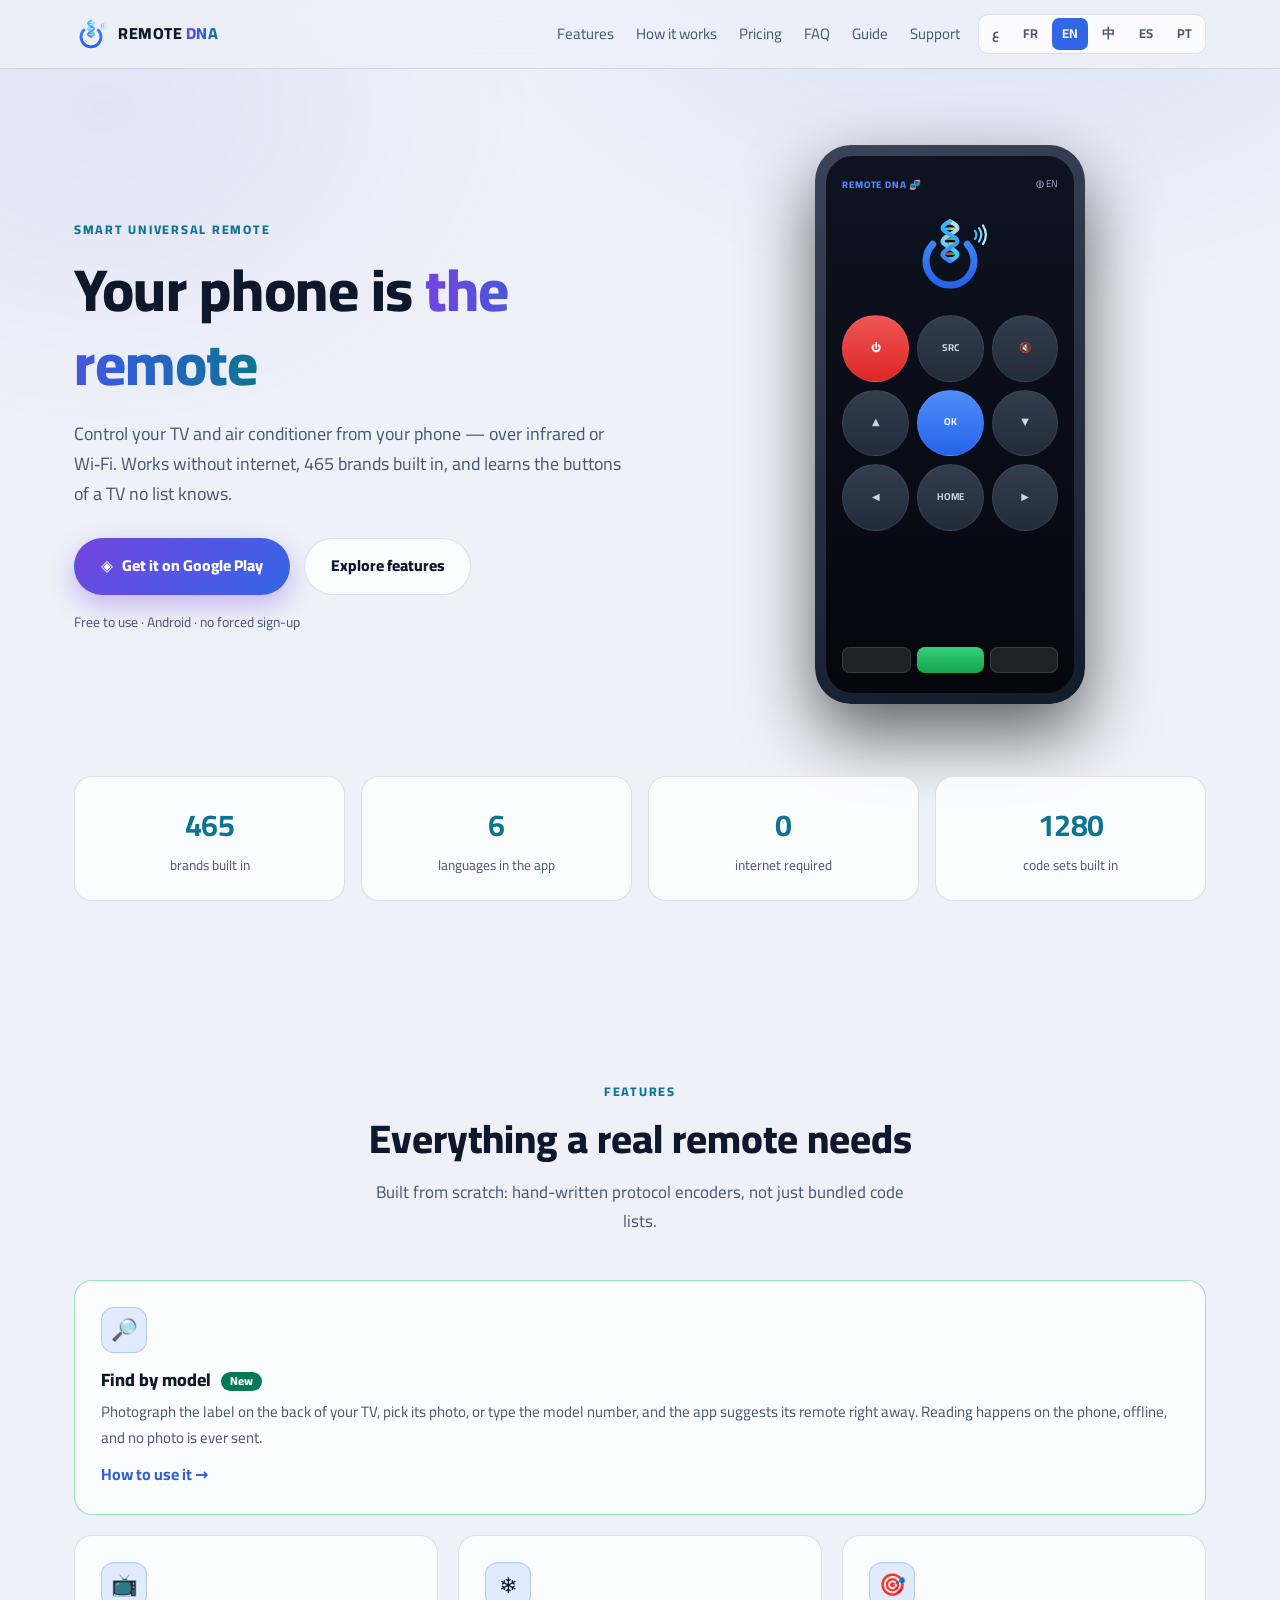
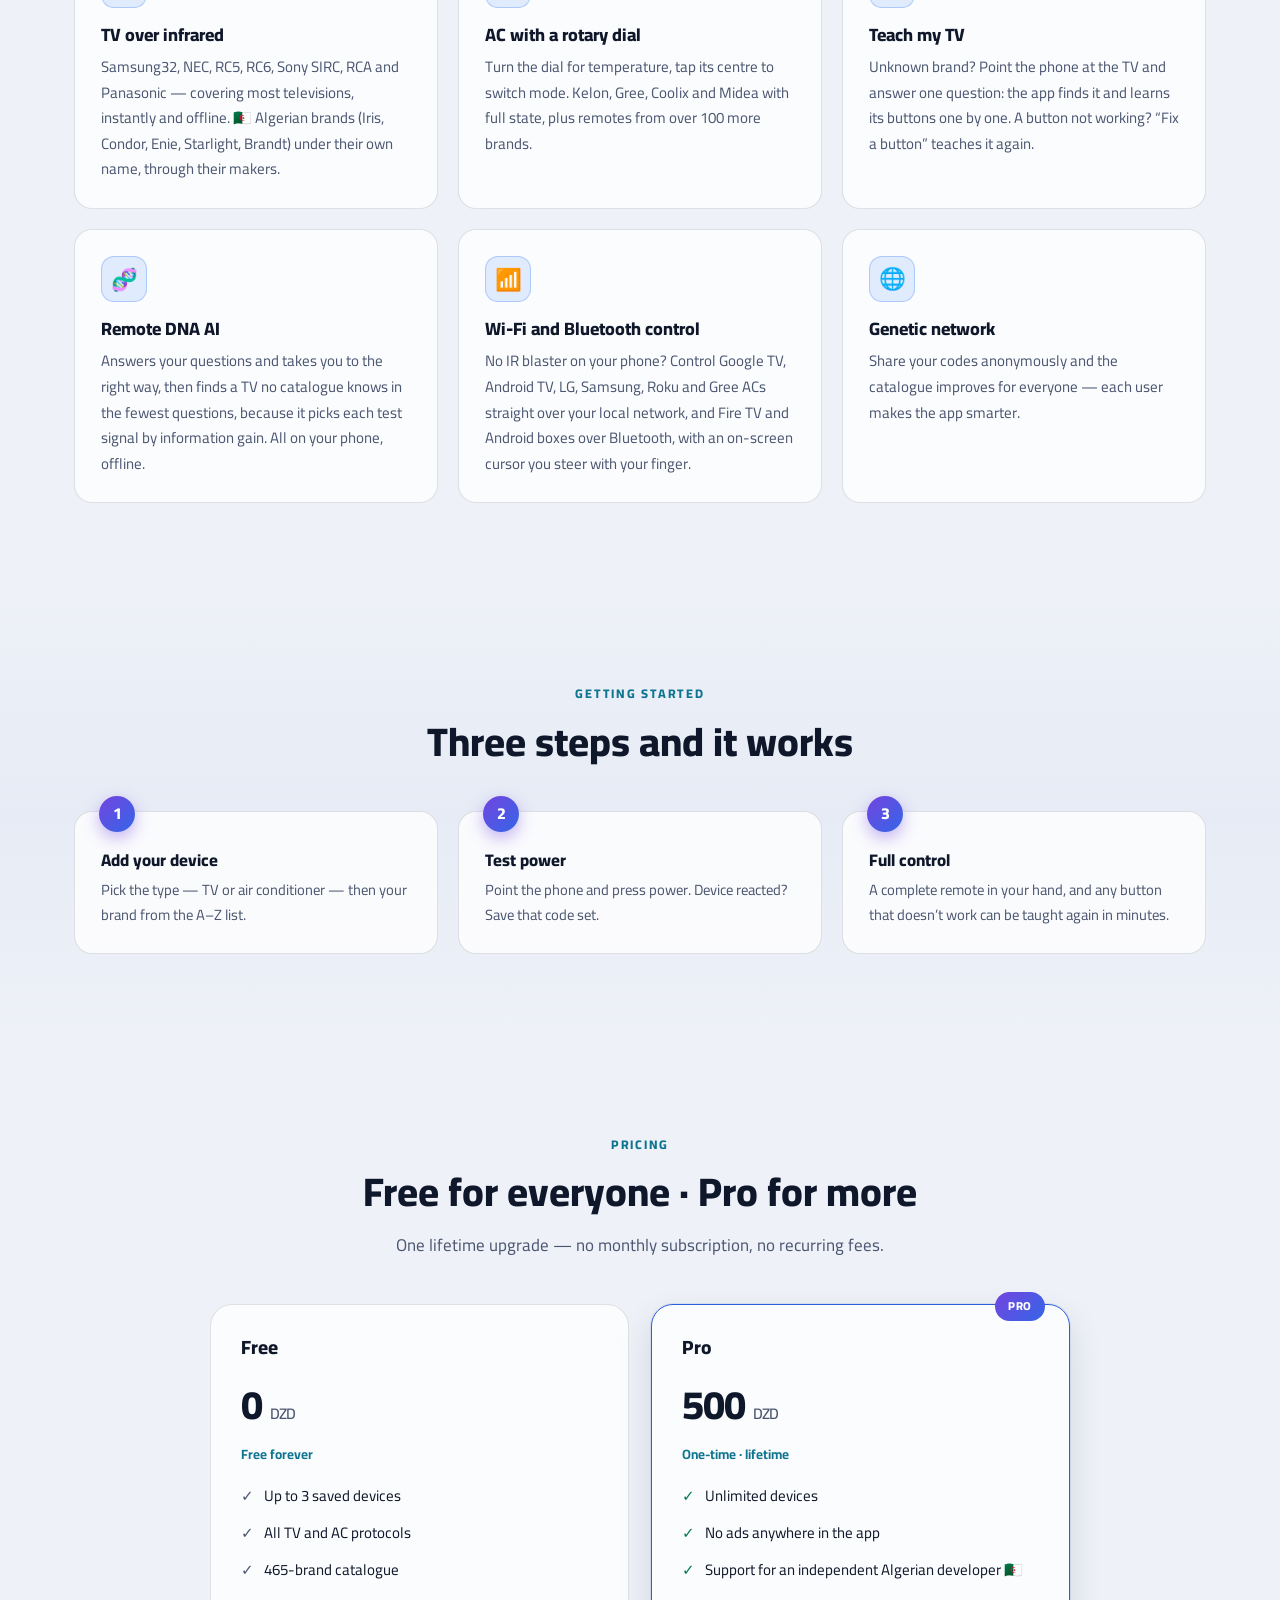
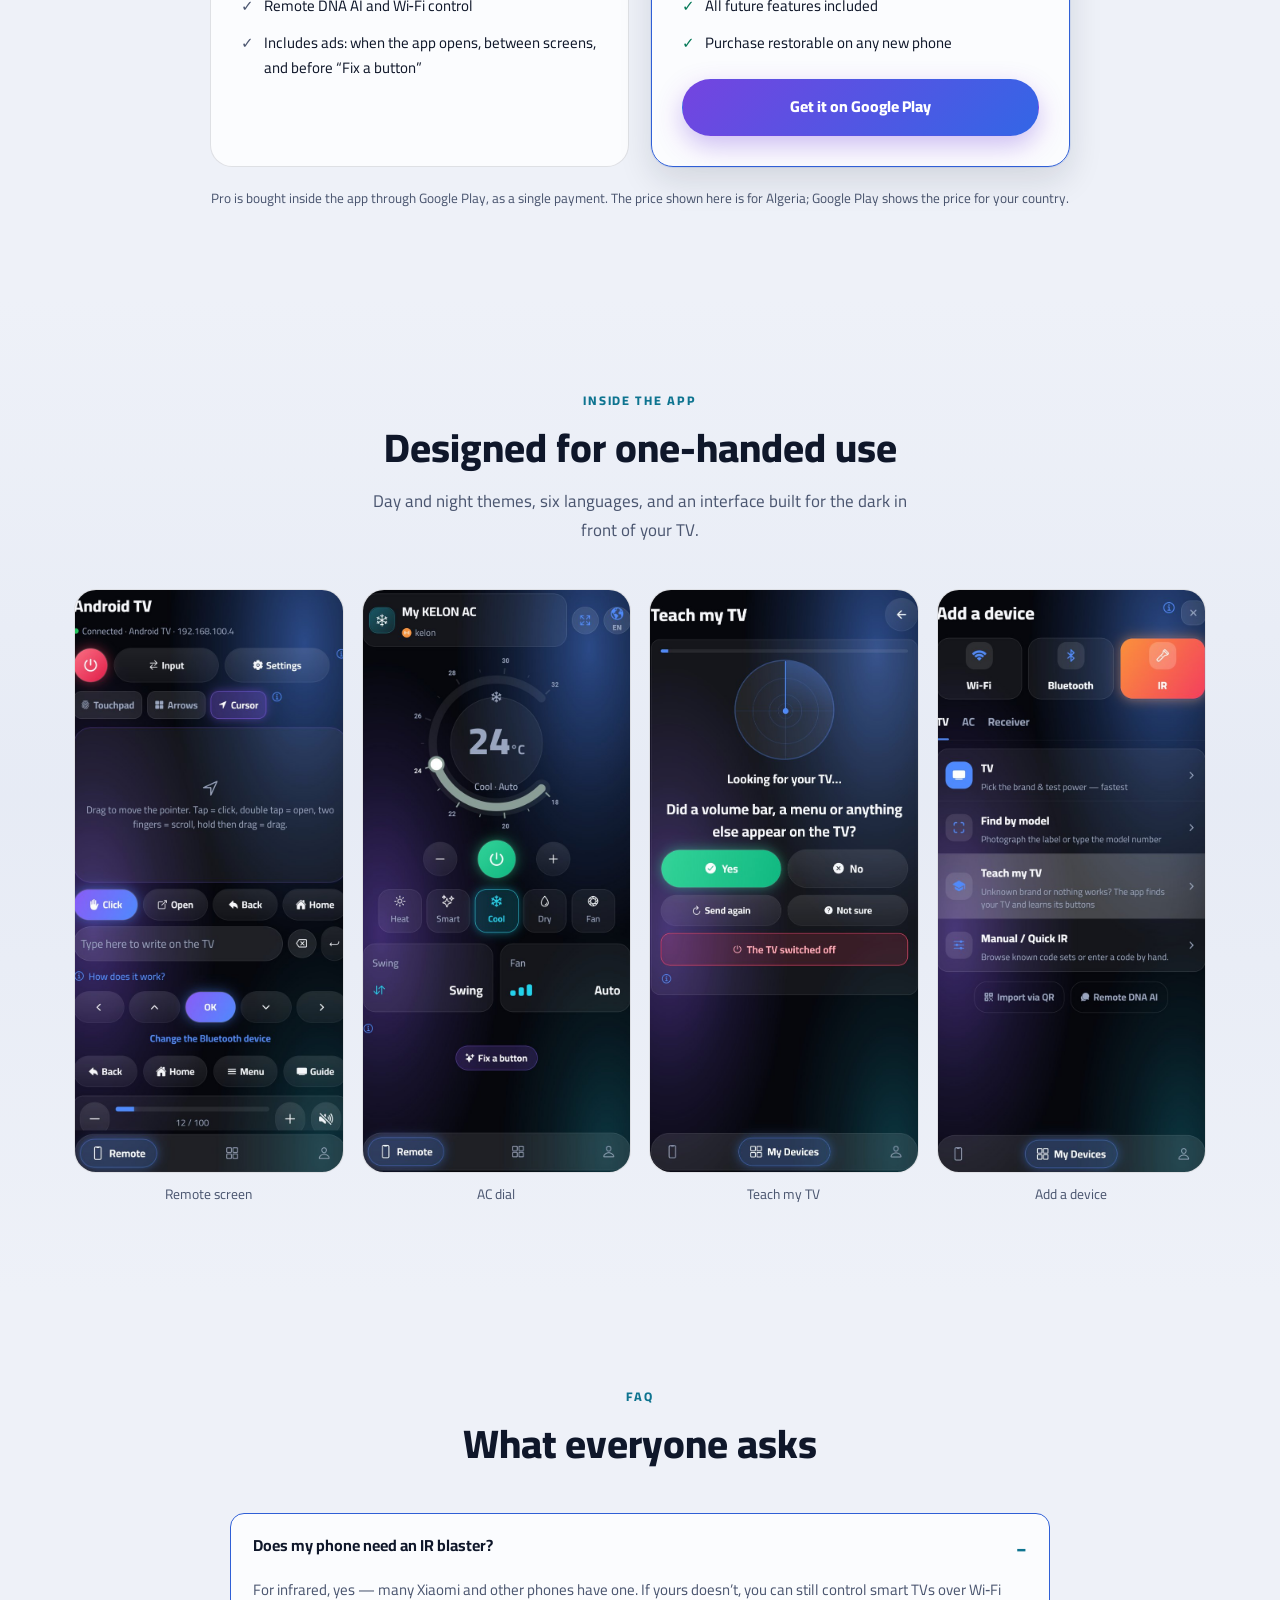
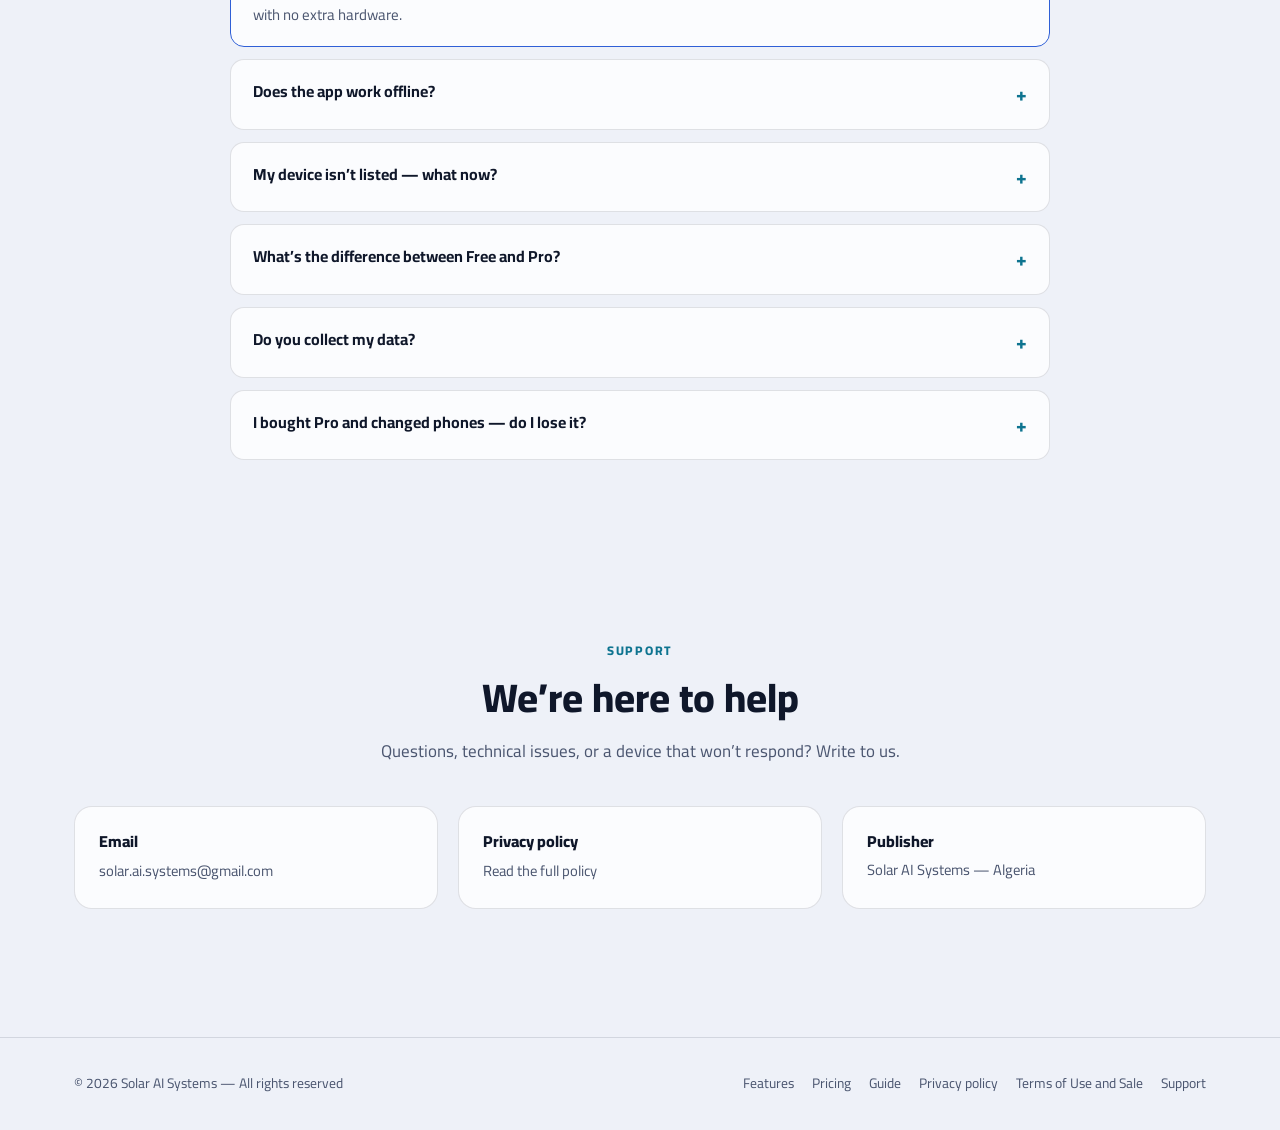
==== commit 1c98239d: "Site: brand identity v1.0.3 (Cairo, Night/Day with the system), guide: the agent and the debugging l" ====
--- a/index.html
+++ b/index.html
@@ -5,25 +5,28 @@
 <meta name="viewport" content="width=device-width, initial-scale=1">
 <title>REMOTE DNA — ريموت ذكي عالمي للتلفاز والمكيّف</title>
 <meta name="description" content="REMOTE DNA — ريموت عالمي ذكي للتلفزيونات والمكيفات عبر الأشعة تحت الحمراء والواي‑فاي. يعمل بلا إنترنت، 465 علامة تجارية مدمجة، ويتعلّم أزرار التلفاز المجهول.">
-<meta name="theme-color" content="#0B101D">
+<meta name="theme-color" content="#05070D" media="(prefers-color-scheme: dark)">
+<meta name="theme-color" content="#EEF1F8" media="(prefers-color-scheme: light)">
 <link rel="icon" href="assets/logo-mark.svg" type="image/svg+xml">
 <meta property="og:title" content="REMOTE DNA — ريموت ذكي عالمي">
 <meta property="og:description" content="حوّل هاتفك إلى ريموت عالمي للتلفاز والمكيّف. بلا إنترنت، 465 علامة، ويتعلّم أزرار التلفاز المجهول.">
 <meta property="og:image" content="assets/feature-graphic.png">
 <meta property="og:type" content="website">
+<link rel="stylesheet" href="assets/brand.css">
 <style>
 /* ============================================================
    REMOTE DNA — marketing site
-   Brand palette mirrors app/src/theme.ts + tools/make_brand.py
+   Colours and type come from assets/brand.css (brand identity v1.0.3);
+   these names map the page onto those tokens, Night or Day.
    ============================================================ */
 :root{
-  --navy-900:#0B101D; --navy-800:#0E1320; --navy-700:#172036;
-  --surface:#141B2B; --surface-2:#1B2436; --border:#243049;
-  --blue:#3B82F6; --blue-dk:#2563EB; --cyan:#38BDF8; --cyan-lt:#BAE6FD;
-  --ink:#F0F4FC; --dim:#94A3B8;
-  --a:#22C55E; --t:#EF4444; --g:#FACC15; --c:#38BDF8;
+  --navy-900:var(--rd-bg); --navy-800:var(--rd-bg-2); --navy-700:var(--rd-surface-2);
+  --surface:var(--rd-surface); --surface-2:var(--rd-surface-2); --border:var(--rd-line);
+  --blue:var(--rd-blue); --blue-dk:var(--rd-action); --cyan:var(--rd-cyan);
+  --ink:var(--rd-ink); --dim:var(--rd-dim);
+  --a:var(--rd-a); --t:var(--rd-t); --g:var(--rd-g); --c:var(--rd-c);
   --radius:18px; --maxw:1180px;
-  --font:"Segoe UI",system-ui,-apple-system,"Noto Sans Arabic","Helvetica Neue",Arial,sans-serif;
+  --font:var(--rd-font);
 }
 *{box-sizing:border-box;margin:0;padding:0}
 html{scroll-behavior:smooth}
@@ -35,8 +38,8 @@
 body::before{
   content:""; position:fixed; inset:0; pointer-events:none; z-index:0;
   background:
-    radial-gradient(60rem 40rem at 78% -8%, rgba(59,130,246,.16), transparent 60%),
-    radial-gradient(45rem 35rem at 8% 12%, rgba(56,189,248,.10), transparent 60%);
+    radial-gradient(60rem 40rem at 78% -8%, var(--rd-glow-1), transparent 60%),
+    radial-gradient(45rem 35rem at 8% 12%, var(--rd-glow-2), transparent 60%);
 }
 .wrap{max-width:var(--maxw);margin:0 auto;padding:0 24px;position:relative;z-index:1}
 a{color:inherit;text-decoration:none}
@@ -55,12 +58,12 @@
 /* ---------- nav ---------- */
 header{
   position:sticky;top:0;z-index:50;backdrop-filter:blur(14px);
-  background:rgba(11,16,29,.82);border-bottom:1px solid var(--border)
+  background:var(--rd-header);border-bottom:1px solid var(--border)
 }
 .nav{display:flex;align-items:center;gap:18px;height:68px}
 .brand{display:flex;align-items:center;gap:10px;font-weight:800;letter-spacing:.5px}
 .brand img{width:34px;height:34px}
-.brand span i{color:var(--cyan);font-style:normal}
+.brand span i{font-style:normal;background:var(--rd-grad-brand);-webkit-background-clip:text;background-clip:text;color:transparent}
 .nav-links{display:flex;gap:22px;margin-inline-start:auto;font-size:.94rem;color:var(--dim)}
 .nav-links a:hover{color:var(--ink)}
 .lang{display:flex;gap:4px;background:var(--surface);border:1px solid var(--border);border-radius:10px;padding:3px}
@@ -68,7 +71,7 @@
   background:none;border:0;color:var(--dim);font:inherit;font-size:.8rem;font-weight:700;
   padding:5px 10px;border-radius:7px;cursor:pointer
 }
-.lang button.on{background:var(--blue);color:#fff}
+.lang button.on{background:var(--rd-action);color:#fff}
 @media(max-width:860px){.nav-links{display:none}}
 
 /* ---------- buttons ---------- */
@@ -76,17 +79,17 @@
   display:inline-flex;align-items:center;gap:9px;padding:14px 26px;border-radius:999px;
   font-weight:800;font-size:.98rem;border:1px solid transparent;cursor:pointer;transition:.18s
 }
-.btn-primary{background:linear-gradient(180deg,var(--blue),var(--blue-dk));color:#fff;box-shadow:0 10px 26px rgba(37,99,235,.34)}
-.btn-primary:hover{transform:translateY(-2px);box-shadow:0 14px 32px rgba(37,99,235,.44)}
+.btn-primary{background:var(--rd-grad-action);color:#fff;box-shadow:0 10px 26px rgba(116,68,224,.34)}
+.btn-primary:hover{transform:translateY(-2px);box-shadow:0 14px 32px rgba(116,68,224,.44)}
 .btn-ghost{background:var(--surface);border-color:var(--border);color:var(--ink)}
-.btn-ghost:hover{border-color:var(--blue);color:#fff}
+.btn-ghost:hover{border-color:var(--blue);color:var(--ink)}
 .btn-sm{padding:10px 18px;font-size:.88rem}
 
 /* ---------- hero ---------- */
 .hero{padding:76px 0 64px}
 .hero-grid{display:grid;grid-template-columns:1.05fr .95fr;gap:56px;align-items:center}
 .hero h1{font-size:clamp(2.2rem,5.4vw,3.7rem);letter-spacing:-.5px}
-.hero h1 em{font-style:normal;background:linear-gradient(90deg,var(--cyan),var(--blue));-webkit-background-clip:text;background-clip:text;color:transparent}
+.hero h1 em{font-style:normal;background:var(--rd-grad-brand);-webkit-background-clip:text;background-clip:text;color:transparent}
 .hero .lead{margin:18px 0 28px;font-size:1.12rem}
 .cta-row{display:flex;gap:14px;flex-wrap:wrap}
 .hero-note{margin-top:16px;font-size:.86rem;color:var(--dim)}
@@ -94,6 +97,8 @@
 
 /* phone mockup */
 .phone{
+  --navy-900:#05070D; --navy-800:#0E1322; --surface-2:rgba(255,255,255,.10);
+  --border:rgba(255,255,255,.12); --dim:#9AA6BF; --blue:#4F8BFF;
   width:270px;margin-inline:auto;border-radius:36px;padding:11px;
   background:linear-gradient(160deg,#39445A,#141B2B);
   box-shadow:0 30px 70px rgba(0,0,0,.6),0 0 0 1px rgba(255,255,255,.06)
@@ -123,7 +128,7 @@
 /* ---------- stats ---------- */
 .stats{display:grid;grid-template-columns:repeat(4,1fr);gap:16px;margin-top:8px}
 .stat{
-  background:linear-gradient(180deg,var(--surface),rgba(20,27,43,.4));
+  background:var(--surface);backdrop-filter:blur(10px);
   border:1px solid var(--border);border-radius:var(--radius);padding:22px;text-align:center
 }
 .stat b{display:block;font-size:1.9rem;color:var(--cyan);letter-spacing:-.5px}
@@ -135,14 +140,14 @@
 @media(max-width:980px){.grid-3{grid-template-columns:repeat(2,1fr)}}
 @media(max-width:660px){.grid-3{grid-template-columns:1fr}}
 .card{
-  background:linear-gradient(180deg,var(--surface),rgba(20,27,43,.45));
+  background:var(--surface);backdrop-filter:blur(10px);
   border:1px solid var(--border);border-radius:var(--radius);padding:26px;transition:.2s
 }
-.card:hover{border-color:rgba(59,130,246,.55);transform:translateY(-3px)}
+.card:hover{border-color:var(--blue);transform:translateY(-3px)}
 .card h3{font-size:1.12rem;margin-bottom:8px}
 .card p{color:var(--dim);font-size:.94rem}
 .card-new{grid-column:1/-1;border-color:rgba(34,197,94,.45)}
-.badge-new{display:inline-block;vertical-align:middle;margin-inline-start:6px;background:#22C55E;color:#06210F;font-size:.72rem;font-weight:800;padding:2px 9px;border-radius:999px}
+.badge-new{display:inline-block;vertical-align:middle;margin-inline-start:6px;background:var(--rd-green);color:var(--rd-on-green);font-size:.72rem;font-weight:800;padding:2px 9px;border-radius:999px}
 .card .more{display:inline-block;margin-top:10px;color:var(--blue);font-weight:700;text-decoration:none}
 .ico{
   width:46px;height:46px;border-radius:13px;display:grid;place-items:center;margin-bottom:16px;
@@ -156,8 +161,8 @@
 .step::before{
   counter-increment:s;content:counter(s);
   position:absolute;top:-16px;inset-inline-start:24px;width:36px;height:36px;border-radius:50%;
-  background:linear-gradient(180deg,var(--blue),var(--blue-dk));color:#fff;
-  display:grid;place-items:center;font-weight:800;box-shadow:0 6px 16px rgba(37,99,235,.4)
+  background:var(--rd-grad-action);color:#fff;
+  display:grid;place-items:center;font-weight:800;box-shadow:0 6px 16px rgba(116,68,224,.4)
 }
 .step h3{margin:12px 0 6px;font-size:1.05rem}
 .step p{color:var(--dim);font-size:.92rem}
@@ -166,18 +171,18 @@
 .plans{display:grid;grid-template-columns:repeat(2,1fr);gap:22px;margin-top:44px;max-width:860px;margin-inline:auto}
 @media(max-width:760px){.plans{grid-template-columns:1fr}}
 .plan{background:var(--surface);border:1px solid var(--border);border-radius:22px;padding:30px;position:relative}
-.plan.pro{border-color:var(--blue);box-shadow:0 0 0 1px rgba(59,130,246,.35),0 22px 50px rgba(37,99,235,.16)}
+.plan.pro{border-color:var(--blue);box-shadow:0 0 0 1px var(--rd-glow-1),var(--rd-shadow)}
 .plan h3{font-size:1.2rem}
 .price{font-size:2.5rem;font-weight:800;margin:12px 0 4px;letter-spacing:-1px}
 .price small{font-size:.95rem;font-weight:600;color:var(--dim)}
 .once{font-size:.84rem;color:var(--cyan);font-weight:700;margin-bottom:18px}
 .plan ul{list-style:none;display:grid;gap:11px;margin-bottom:24px}
-.plan li{display:flex;gap:10px;font-size:.94rem;color:#dbe4f2}
-.plan li::before{content:"✓";color:var(--a);font-weight:800;flex-shrink:0}
+.plan li{display:flex;gap:10px;font-size:.94rem;color:var(--ink)}
+.plan li::before{content:"✓";color:var(--rd-green);font-weight:800;flex-shrink:0}
 .plan.free li::before{color:var(--dim)}
 .tag{
-  position:absolute;top:-13px;inset-inline-end:24px;background:linear-gradient(90deg,var(--cyan),var(--blue));
-  color:#04121f;font-size:.72rem;font-weight:900;padding:5px 13px;border-radius:999px;letter-spacing:.06em
+  position:absolute;top:-13px;inset-inline-end:24px;background:var(--rd-grad-action);
+  color:#fff;font-size:.72rem;font-weight:900;padding:5px 13px;border-radius:999px;letter-spacing:.06em
 }
 .pay-note{margin-top:20px;font-size:.84rem;color:var(--dim);text-align:center}
 
@@ -193,15 +198,15 @@
 .shot .ph{
   position:absolute;inset:0;display:grid;place-items:center;gap:8px;align-content:center;
   color:var(--dim);font-size:.8rem;text-align:center;padding:20px;
-  background:repeating-linear-gradient(45deg,rgba(255,255,255,.02) 0 12px,transparent 12px 24px)
-}
-.shot .ph b{color:#cbd5e1;font-size:.92rem}
+  background:repeating-linear-gradient(45deg,var(--rd-surface) 0 12px,transparent 12px 24px)
+}
+.shot .ph b{color:var(--ink);font-size:.92rem}
 .shot-cap{margin-top:10px;font-size:.86rem;color:var(--dim);text-align:center}
 
 /* ---------- faq ---------- */
 .faq{max-width:820px;margin:44px auto 0;display:grid;gap:12px}
 details{background:var(--surface);border:1px solid var(--border);border-radius:14px;padding:18px 22px}
-details[open]{border-color:rgba(59,130,246,.5)}
+details[open]{border-color:var(--blue)}
 summary{cursor:pointer;font-weight:700;list-style:none;display:flex;justify-content:space-between;gap:12px}
 summary::-webkit-details-marker{display:none}
 summary::after{content:"+";color:var(--cyan);font-weight:800;font-size:1.2rem}
@@ -224,7 +229,7 @@
 .asset span{font-size:.8rem;color:var(--dim)}
 .palette{display:flex;gap:8px;flex-wrap:wrap;justify-content:center;margin-top:34px}
 .sw{width:76px;text-align:center;font-size:.68rem;color:var(--dim)}
-.sw i{display:block;height:46px;border-radius:10px;margin-bottom:6px;border:1px solid rgba(255,255,255,.12)}
+.sw i{display:block;height:46px;border-radius:10px;margin-bottom:6px;border:1px solid var(--border)}
 
 /* ---------- support / footer ---------- */
 .support{display:grid;grid-template-columns:repeat(3,1fr);gap:20px;margin-top:40px}
@@ -361,7 +366,7 @@
 </section>
 
 <!-- ======================= HOW ======================= -->
-<section id="how" style="background:linear-gradient(180deg,transparent,rgba(23,32,54,.5),transparent)">
+<section id="how" style="background:linear-gradient(180deg,transparent,var(--rd-band),transparent)">
   <div class="wrap">
     <div class="center rv">
       <span class="eyebrow" data-i18n="how.eyebrow">البداية</span>
@@ -416,7 +421,7 @@
 </section>
 
 <!-- ======================= SCREENSHOTS ======================= -->
-<section id="screens" style="background:linear-gradient(180deg,transparent,rgba(23,32,54,.5),transparent)">
+<section id="screens" style="background:linear-gradient(180deg,transparent,var(--rd-band),transparent)">
   <div class="wrap">
     <div class="center rv">
       <span class="eyebrow" data-i18n="shots.eyebrow">من داخل التطبيق</span>
--- a/assets/brand.css
+++ b/assets/brand.css
@@ -0,0 +1,73 @@
+/* REMOTE DNA web brand layer: fonts and colour tokens shared by every page
+   (landing page, guide, demo, privacy and terms).
+   Source of truth: the brand identity file (brand/README.md, sections 3, 4 and 8,
+   and brand/color/tokens.css in the app repository). Night (dark) is the brand's
+   base; Day (light) follows the visitor's system setting, or is forced with
+   <html data-theme="light"> / <html data-theme="dark">. */
+
+@font-face{font-family:"Cairo";font-weight:400;font-style:normal;font-display:swap;src:url("fonts/Cairo_400Regular.ttf") format("truetype")}
+@font-face{font-family:"Cairo";font-weight:600;font-style:normal;font-display:swap;src:url("fonts/Cairo_600SemiBold.ttf") format("truetype")}
+@font-face{font-family:"Cairo";font-weight:700;font-style:normal;font-display:swap;src:url("fonts/Cairo_700Bold.ttf") format("truetype")}
+@font-face{font-family:"Cairo";font-weight:800 900;font-style:normal;font-display:swap;src:url("fonts/Cairo_800ExtraBold.ttf") format("truetype")}
+
+:root{
+  color-scheme:dark;
+  --rd-font:"Cairo",system-ui,-apple-system,"Segoe UI",Roboto,"Noto Sans Arabic",sans-serif;
+  /* Night: the brand's base */
+  --rd-bg:#05070D;            /* Night 950 */
+  --rd-bg-2:#0E1322;          /* Night 900: menus, solid fields */
+  --rd-surface:rgba(255,255,255,.06);       /* glass */
+  --rd-surface-2:rgba(255,255,255,.10);     /* stronger glass */
+  --rd-line:rgba(255,255,255,.12);          /* glass stroke */
+  --rd-ink:#F5F7FB;
+  --rd-dim:#9AA6BF;
+  --rd-blue:#4F8BFF;          /* Signal Blue: text, icons, glow */
+  --rd-violet:#8B5CF6;        /* Helix Violet */
+  --rd-cyan:#22D3EE;          /* Pulse Cyan */
+  --rd-orange:#FB923C;        /* IR Orange */
+  --rd-green:#34D399;         /* Go Green */
+  --rd-red:#F43F5E;           /* Stop Red */
+  --rd-action:#3366E6;        /* Action Fill: solid fill under white text (5.0:1) */
+  --rd-violet-fill:#7444E0;   /* Violet Fill: solid fill under white text (5.8:1) */
+  --rd-on-green:#05070D;      /* text on green fills (never white) */
+  --rd-grad-action:linear-gradient(135deg,#7444E0,#3366E6);
+  --rd-grad-brand:linear-gradient(90deg,#8B5CF6,#4F8BFF,#22D3EE);
+  --rd-header:rgba(5,7,13,.78);
+  --rd-band:rgba(14,19,34,.6);
+  --rd-glow-1:rgba(79,139,255,.16);
+  --rd-glow-2:rgba(139,92,246,.12);
+  --rd-shadow:0 18px 44px rgba(0,0,0,.45);
+  --rd-a:#22C55E; --rd-t:#EF4444; --rd-g:#FACC15; --rd-c:#38BDF8;  /* DNA bases */
+}
+
+/* Day: every coloured text token holds 4.5:1 or more on --rd-bg and on white */
+@media (prefers-color-scheme: light){
+  :root:not([data-theme="dark"]){
+    color-scheme:light;
+    --rd-bg:#EEF1F8; --rd-bg-2:#FFFFFF;
+    --rd-surface:rgba(255,255,255,.78); --rd-surface-2:#E4E9F4; --rd-line:rgba(15,23,42,.12);
+    --rd-ink:#0F172A; --rd-dim:#4B5670;
+    --rd-blue:#2F5FD6; --rd-violet:#7444E0; --rd-cyan:#0E7490; --rd-orange:#C2410C; --rd-green:#047857; --rd-red:#BE123C;
+    --rd-on-green:#FFFFFF;
+    --rd-grad-brand:linear-gradient(90deg,#7444E0,#2F5FD6,#0E7490);
+    --rd-header:rgba(238,241,248,.82); --rd-band:rgba(228,233,244,.75);
+    --rd-glow-1:rgba(47,95,214,.10); --rd-glow-2:rgba(116,68,224,.08);
+    --rd-shadow:0 14px 34px rgba(15,23,42,.12);
+  }
+}
+:root[data-theme="light"]{
+  color-scheme:light;
+  --rd-bg:#EEF1F8; --rd-bg-2:#FFFFFF;
+  --rd-surface:rgba(255,255,255,.78); --rd-surface-2:#E4E9F4; --rd-line:rgba(15,23,42,.12);
+  --rd-ink:#0F172A; --rd-dim:#4B5670;
+  --rd-blue:#2F5FD6; --rd-violet:#7444E0; --rd-cyan:#0E7490; --rd-orange:#C2410C; --rd-green:#047857; --rd-red:#BE123C;
+  --rd-on-green:#FFFFFF;
+  --rd-grad-brand:linear-gradient(90deg,#7444E0,#2F5FD6,#0E7490);
+  --rd-header:rgba(238,241,248,.82); --rd-band:rgba(228,233,244,.75);
+  --rd-glow-1:rgba(47,95,214,.10); --rd-glow-2:rgba(116,68,224,.08);
+  --rd-shadow:0 14px 34px rgba(15,23,42,.12);
+}
+
+/* The wordmark: "REMOTE" in ink, "DNA" in the brand gradient, Cairo ExtraBold */
+.rd-word{font-family:var(--rd-font);font-weight:800;letter-spacing:.5px;color:var(--rd-ink)}
+.rd-word i,.rd-grad-text{font-style:normal;background:var(--rd-grad-brand);-webkit-background-clip:text;background-clip:text;color:transparent}
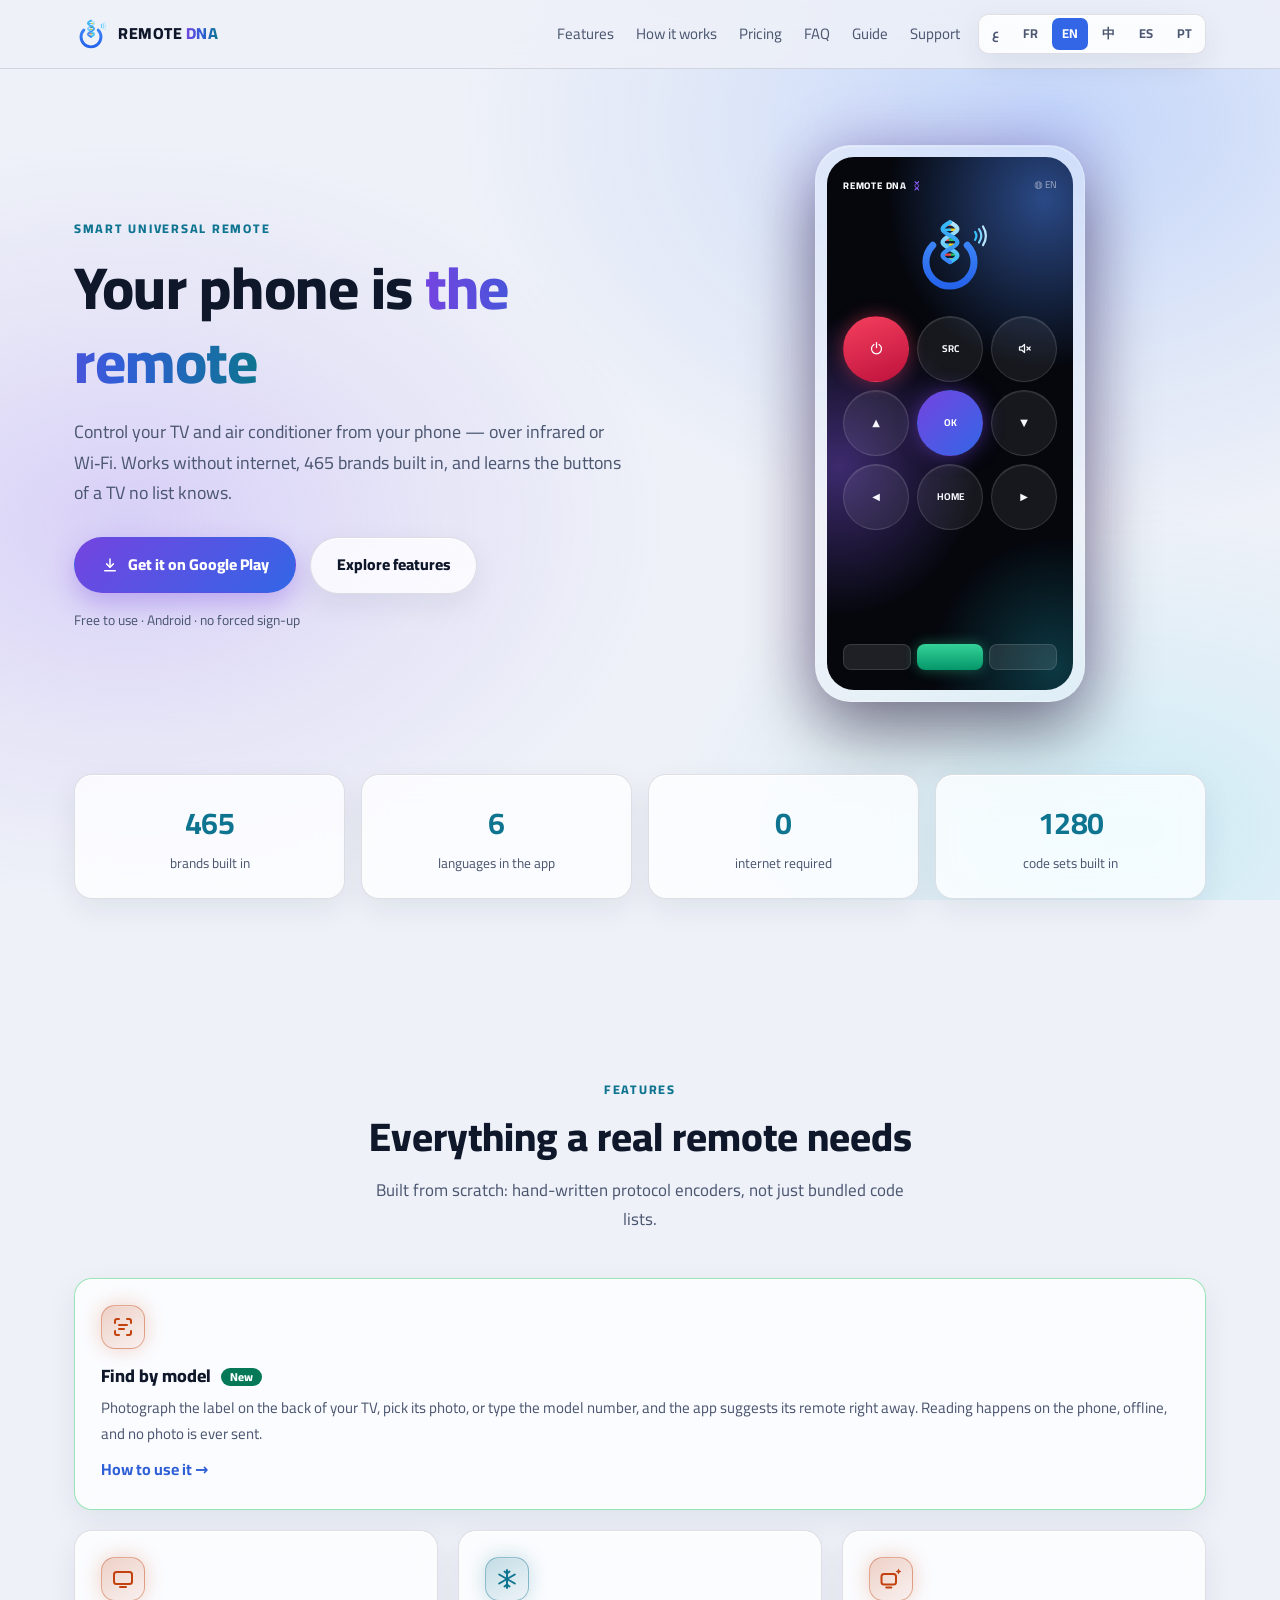
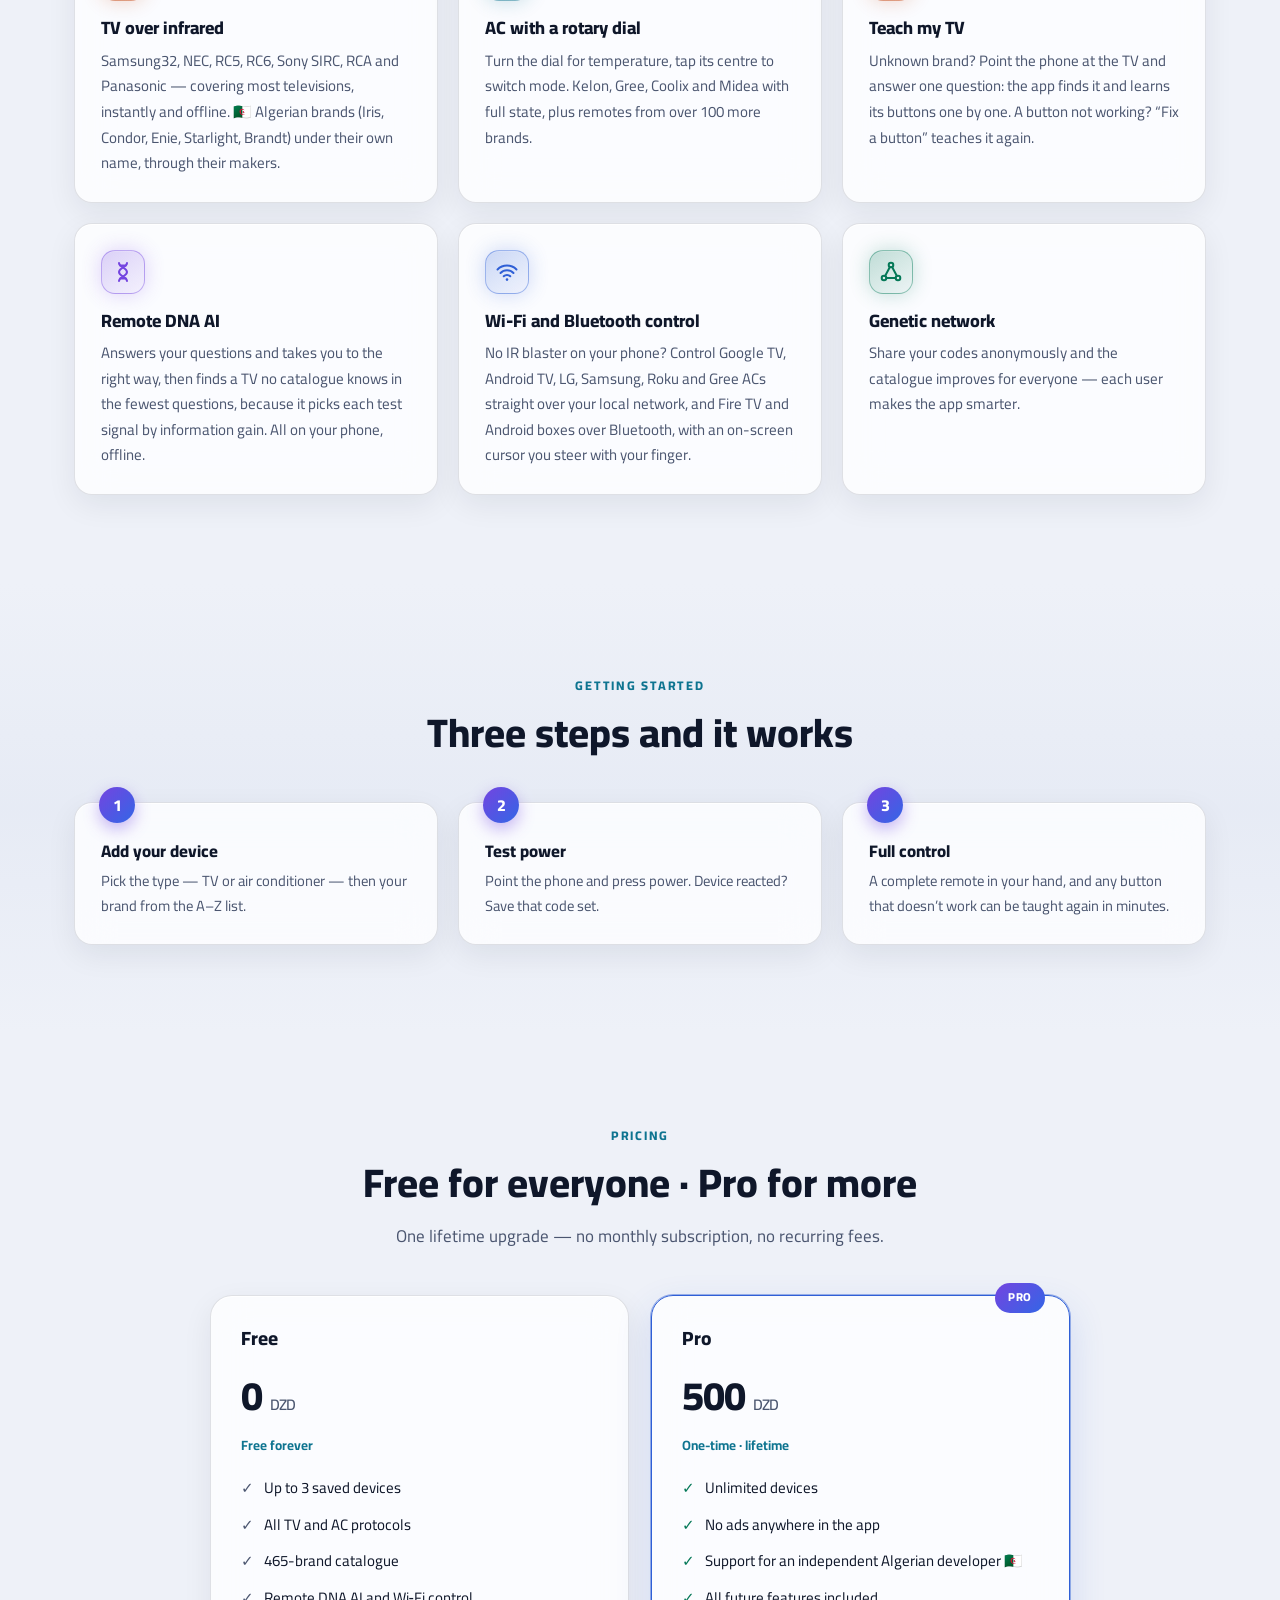
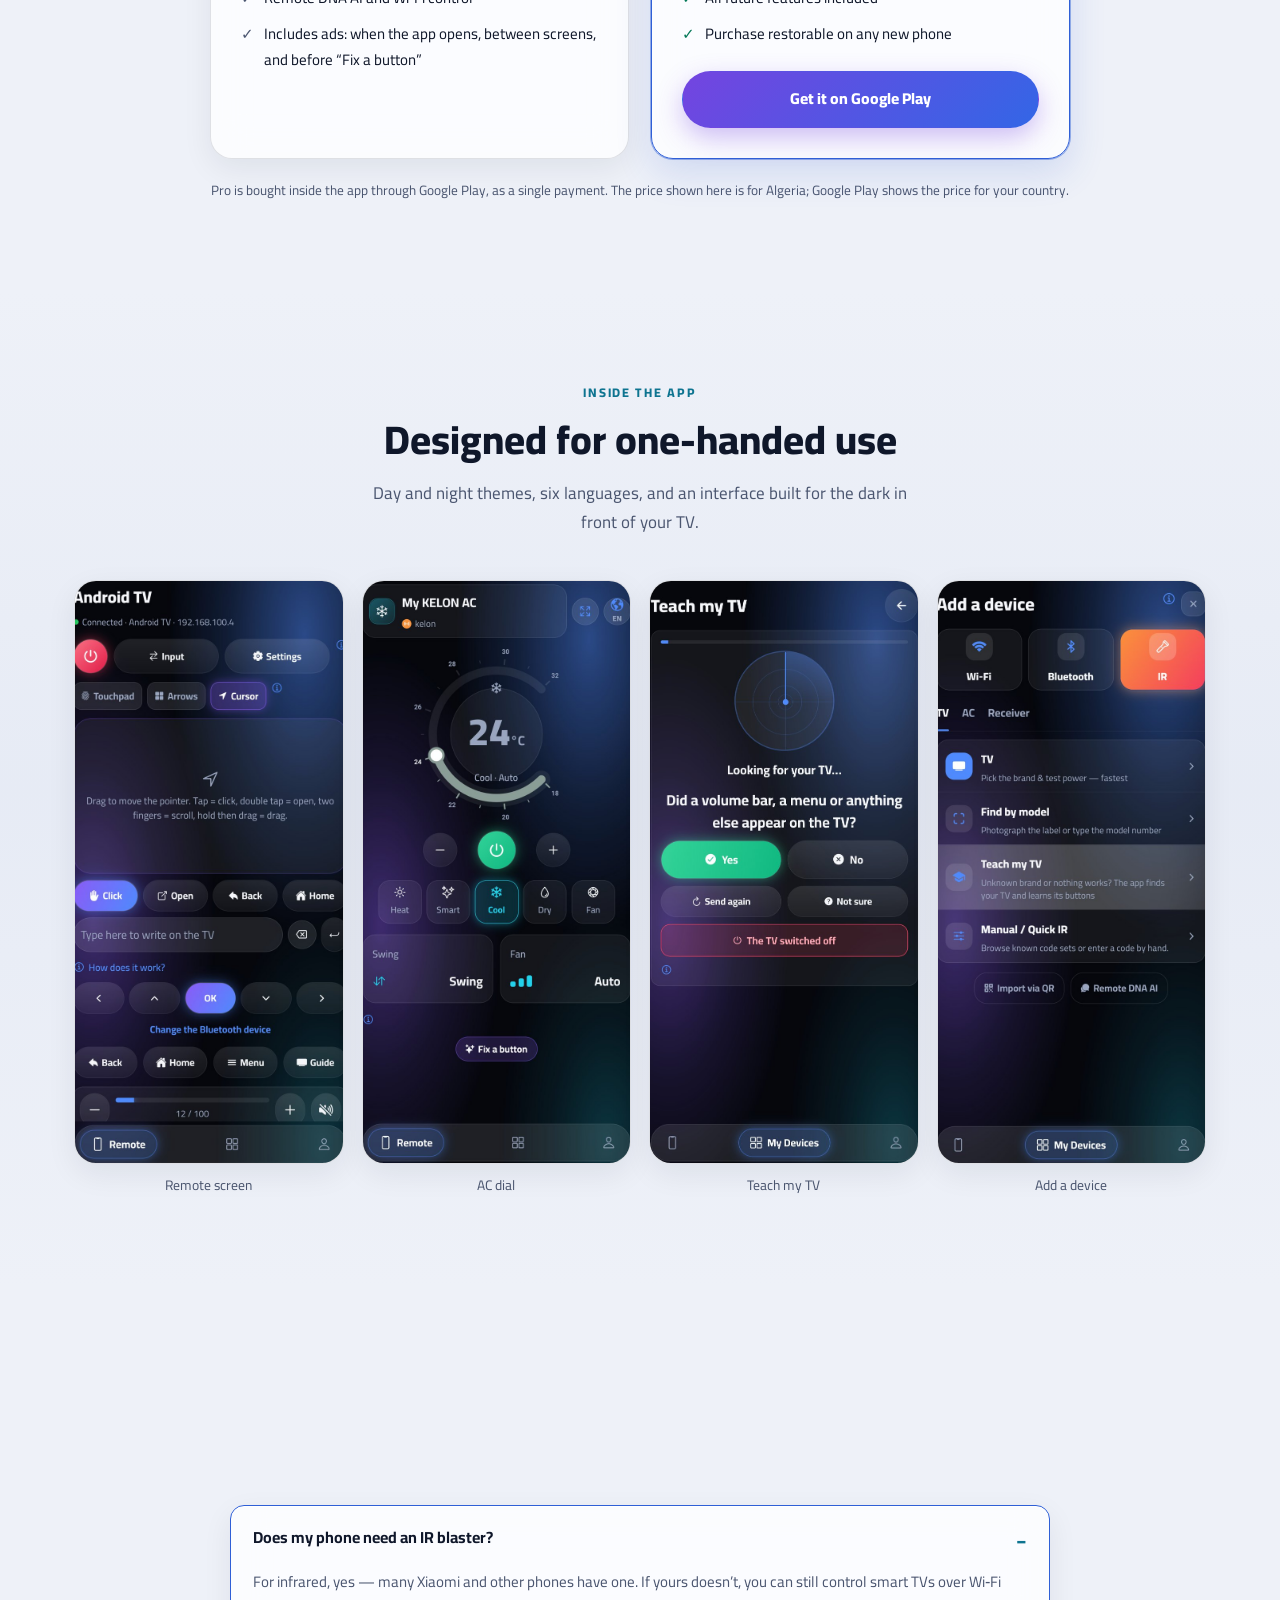
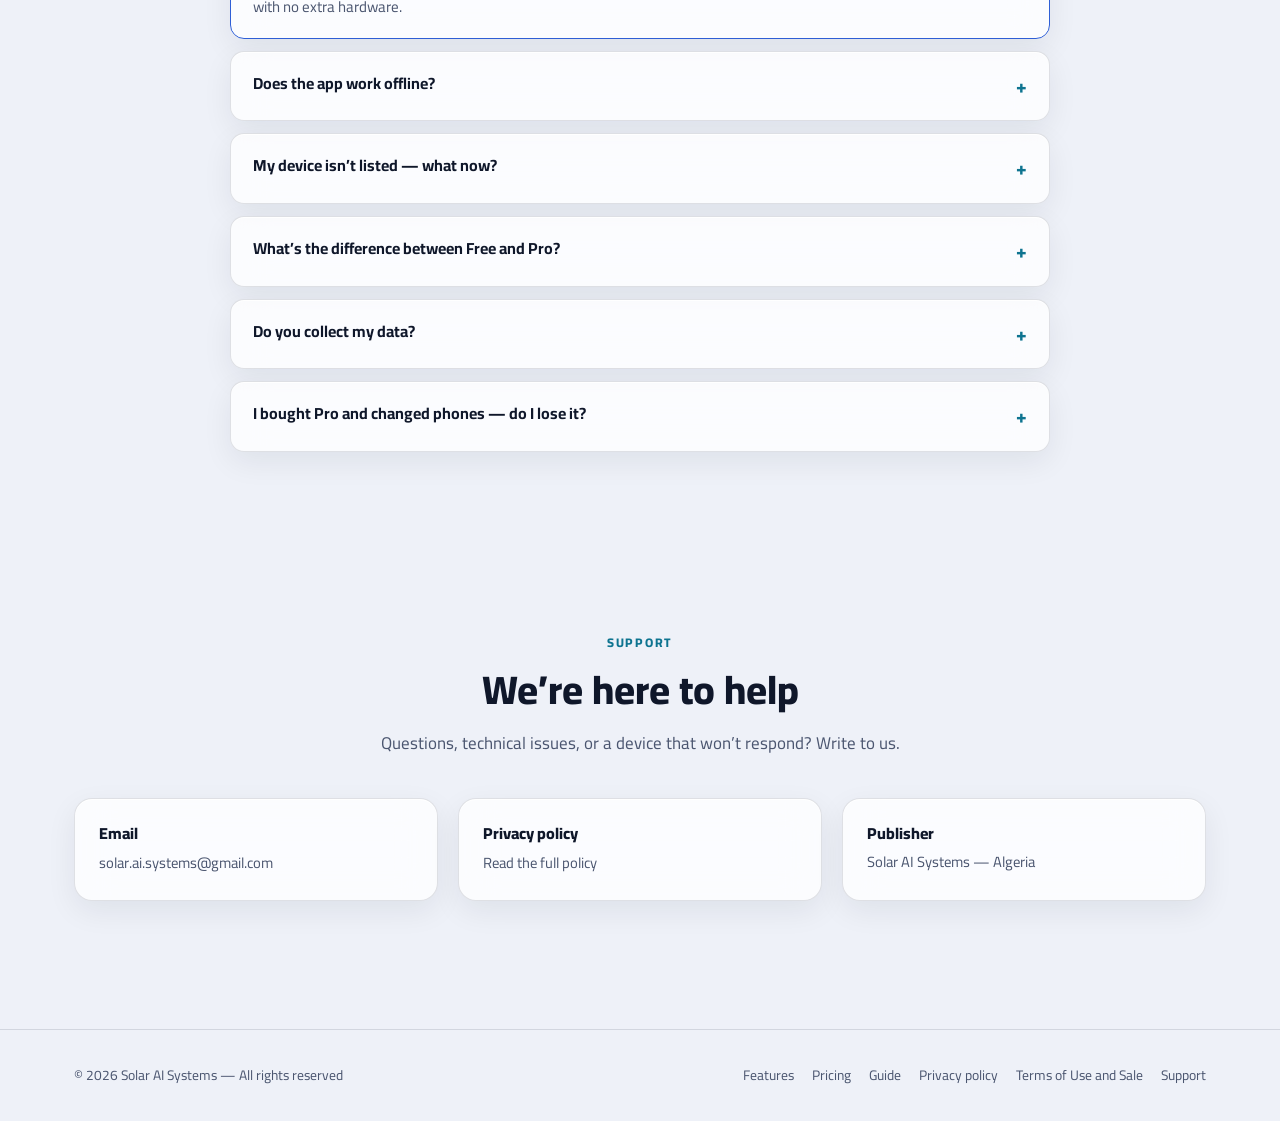
==== commit cf8d704e: "Site: the app's glowing glass backdrop, glass surfaces and 26 original line icons instead of emoji (" ====
--- a/index.html
+++ b/index.html
@@ -38,8 +38,7 @@
 body::before{
   content:""; position:fixed; inset:0; pointer-events:none; z-index:0;
   background:
-    radial-gradient(60rem 40rem at 78% -8%, var(--rd-glow-1), transparent 60%),
-    radial-gradient(45rem 35rem at 8% 12%, var(--rd-glow-2), transparent 60%);
+    var(--rd-backdrop);
 }
 .wrap{max-width:var(--maxw);margin:0 auto;padding:0 24px;position:relative;z-index:1}
 a{color:inherit;text-decoration:none}
@@ -100,30 +99,33 @@
   --navy-900:#05070D; --navy-800:#0E1322; --surface-2:rgba(255,255,255,.10);
   --border:rgba(255,255,255,.12); --dim:#9AA6BF; --blue:#4F8BFF;
   width:270px;margin-inline:auto;border-radius:36px;padding:11px;
-  background:linear-gradient(160deg,#39445A,#141B2B);
-  box-shadow:0 30px 70px rgba(0,0,0,.6),0 0 0 1px rgba(255,255,255,.06)
+  background:linear-gradient(160deg,rgba(255,255,255,.22),rgba(255,255,255,.05));
+  border:1px solid rgba(255,255,255,.18);-webkit-backdrop-filter:blur(14px);backdrop-filter:blur(14px);
+  box-shadow:0 30px 70px rgba(0,0,0,.45),0 0 60px rgba(116,68,224,.28),inset 0 1px 0 rgba(255,255,255,.25)
 }
 .phone-screen{
-  border-radius:27px;background:linear-gradient(180deg,var(--navy-800),var(--navy-900));
+  border-radius:27px;background:radial-gradient(90% 45% at 88% 8%,rgba(79,139,255,.5),transparent 70%),radial-gradient(80% 40% at 5% 58%,rgba(139,92,246,.42),transparent 70%),radial-gradient(70% 35% at 92% 96%,rgba(34,211,238,.24),transparent 70%),#05070D;
   aspect-ratio:9/19.5;overflow:hidden;position:relative;display:flex;flex-direction:column
 }
 .phone-screen img{width:100%;height:100%;object-fit:cover}
 .mock{padding:20px 16px;display:flex;flex-direction:column;gap:14px;height:100%}
 .mock-top{display:flex;justify-content:space-between;align-items:center;font-size:.62rem;color:var(--dim)}
-.mock-brand{color:var(--blue);font-weight:800;letter-spacing:.8px;font-size:.6rem}
+.mock-brand{color:#F5F7FB;font-weight:800;letter-spacing:.8px;font-size:.6rem;display:flex;align-items:center;gap:4px}
+.mock-brand .i{color:#8B5CF6}
 .mock-ring{display:flex;justify-content:center;padding:6px 0}
 .mock-ring img{width:82px;height:82px;object-fit:contain}
 .keys{display:grid;grid-template-columns:repeat(3,1fr);gap:8px}
 .key{
-  aspect-ratio:1;border-radius:50%;background:linear-gradient(180deg,#323D4D,#232C39);
-  border:1px solid rgba(255,255,255,.07);display:grid;place-items:center;
-  font-size:.62rem;color:#cbd5e1;font-weight:700
-}
-.key.pw{background:linear-gradient(180deg,#F05555,#DC2626);color:#fff}
-.key.ok{background:linear-gradient(180deg,#4F8DF7,#2563EB);color:#fff}
+  aspect-ratio:1;border-radius:50%;background:rgba(255,255,255,.07);
+  border:1px solid rgba(255,255,255,.13);display:grid;place-items:center;
+  font-size:.62rem;color:#F5F7FB;font-weight:700;box-shadow:inset 0 1px 0 rgba(255,255,255,.10)
+}
+.key .i{width:15px;height:15px}
+.key.pw{background:linear-gradient(160deg,#F43F5E,#BE123C);border-color:transparent;color:#fff;box-shadow:0 0 18px rgba(244,63,94,.45)}
+.key.ok{background:linear-gradient(135deg,#7444E0,#3366E6);border-color:transparent;color:#fff;box-shadow:0 0 20px rgba(116,68,224,.55)}
 .bars{display:flex;gap:6px;margin-top:auto}
 .bar{height:26px;flex:1;border-radius:8px;background:var(--surface-2);border:1px solid var(--border)}
-.bar.g{background:linear-gradient(180deg,#34D17A,#16A34A);border:0}
+.bar.g{background:linear-gradient(180deg,#34D399,#059669);border:0;box-shadow:0 0 14px rgba(52,211,153,.4)}
 
 /* ---------- stats ---------- */
 .stats{display:grid;grid-template-columns:repeat(4,1fr);gap:16px;margin-top:8px}
@@ -149,10 +151,7 @@
 .card-new{grid-column:1/-1;border-color:rgba(34,197,94,.45)}
 .badge-new{display:inline-block;vertical-align:middle;margin-inline-start:6px;background:var(--rd-green);color:var(--rd-on-green);font-size:.72rem;font-weight:800;padding:2px 9px;border-radius:999px}
 .card .more{display:inline-block;margin-top:10px;color:var(--blue);font-weight:700;text-decoration:none}
-.ico{
-  width:46px;height:46px;border-radius:13px;display:grid;place-items:center;margin-bottom:16px;
-  background:rgba(59,130,246,.14);border:1px solid rgba(59,130,246,.32);font-size:1.35rem
-}
+.ico{margin-bottom:16px}
 
 /* ---------- steps ---------- */
 .steps{display:grid;grid-template-columns:repeat(3,1fr);gap:20px;margin-top:44px;counter-reset:s}
@@ -247,6 +246,12 @@
 .rv{opacity:0;transform:translateY(18px);transition:.6s ease}
 .rv.in{opacity:1;transform:none}
 @media(prefers-reduced-motion:reduce){.rv{opacity:1;transform:none;transition:none}}
+
+/* glass surfaces (brand v1.0.4) */
+.stat,.card,.step,.plan,details,.sup,.asset,.shot,.lang,.btn-ghost{-webkit-backdrop-filter:var(--rd-blur);backdrop-filter:var(--rd-blur);box-shadow:var(--rd-glass-shadow)}
+.card:hover{box-shadow:var(--rd-glass-hover)}
+.plan.pro{box-shadow:var(--rd-glass-hover)}
+.btn-primary .i{width:18px;height:18px}
 </style>
 </head>
 <body>
@@ -286,7 +291,7 @@
       <h1><span data-i18n="hero.h1a">هاتفك هو</span> <em data-i18n="hero.h1b">الريموت</em></h1>
       <p class="lead" data-i18n="hero.lead">تحكّم في تلفازك ومكيّفك من هاتفك — عبر الأشعة تحت الحمراء أو الواي‑فاي. يعمل بلا إنترنت، يضم 465 علامة تجارية مدمجة، ويتعلّم أزرار التلفاز الذي لا تعرفه القوائم.</p>
       <div class="cta-row">
-        <a class="btn btn-primary" href="https://play.google.com/store/apps/details?id=com.beinteck.remotedna" target="_blank" rel="noopener"><span>◈</span><span data-i18n="hero.cta1">حمّل من Google Play</span></a>
+        <a class="btn btn-primary" href="https://play.google.com/store/apps/details?id=com.beinteck.remotedna" target="_blank" rel="noopener"><svg class="i" aria-hidden="true"><use href="assets/icons.svg#download"/></svg><span data-i18n="hero.cta1">حمّل من Google Play</span></a>
         <a class="btn btn-ghost" href="#features" data-i18n="hero.cta2">استكشف الميزات</a>
       </div>
       <p class="hero-note" data-i18n="hero.note">مجاني للاستعمال · أندرويد · بلا تسجيل إجباري</p>
@@ -296,10 +301,10 @@
       <div class="phone">
         <div class="phone-screen">
           <div class="mock">
-            <div class="mock-top"><span class="mock-brand">REMOTE DNA 🧬</span><span>◍ EN</span></div>
+            <div class="mock-top"><span class="mock-brand">REMOTE DNA <svg class="i" aria-hidden="true"><use href="assets/icons.svg#dna"/></svg></span><span>◍ EN</span></div>
             <div class="mock-ring"><img src="assets/logo-mark.svg" alt=""></div>
             <div class="keys">
-              <div class="key pw">⏻</div><div class="key">SRC</div><div class="key">🔇</div>
+              <div class="key pw"><svg class="i" aria-hidden="true"><use href="assets/icons.svg#power"/></svg></div><div class="key">SRC</div><div class="key"><svg class="i" aria-hidden="true"><use href="assets/icons.svg#mute"/></svg></div>
               <div class="key">▲</div><div class="key ok">OK</div><div class="key">▼</div>
               <div class="key">◀</div><div class="key">HOME</div><div class="key">▶</div>
             </div>
@@ -332,32 +337,32 @@
       <p class="lead" data-i18n="feat.lead">بُني من الصفر: مشفّرات بروتوكولات مكتوبة يدوياً، لا مجرد قوائم شيفرات جاهزة.</p>
     </div>
     <div class="grid-3">
-      <div class="card card-new rv"><div class="ico">🔎</div>
+      <div class="card card-new rv"><div class="ico rd-ico" style="--c:var(--rd-orange)"><svg class="i" aria-hidden="true"><use href="assets/icons.svg#scan"/></svg></div>
         <h3><span data-i18n="f7.t">ابحث بالموديل</span> <span class="badge-new" data-i18n="f7.new">جديد</span></h3>
         <p data-i18n="f7.d">صوّر الملصق خلف تلفازك أو اختر صورته، أو اكتب رقم الموديل، فيقترح التطبيق ريموته فوراً. القراءة تتم على الهاتف، بلا إنترنت، ولا تُرسل أي صورة.</p>
         <a class="more" href="guide.html#model" data-i18n="f7.more">كيف تستعملها ←</a>
       </div>
-      <div class="card rv"><div class="ico">📺</div>
+      <div class="card rv"><div class="ico rd-ico" style="--c:var(--rd-orange)"><svg class="i" aria-hidden="true"><use href="assets/icons.svg#tv"/></svg></div>
         <h3 data-i18n="f1.t">تلفاز عبر الأشعة</h3>
         <p data-i18n="f1.d">بروتوكولات Samsung32 و NEC و RC5 و RC6 و Sony SIRC و RCA و Panasonic — تغطي أغلب التلفزيونات، وتعمل فوراً بلا إنترنت. 🇩🇿 والعلامات الجزائرية (Iris وCondor وEnie وStarlight وBrandt) بأسمائها، عبر الشركات التي تصنعها.</p>
       </div>
-      <div class="card rv"><div class="ico">❄️</div>
+      <div class="card rv"><div class="ico rd-ico" style="--c:var(--rd-cyan)"><svg class="i" aria-hidden="true"><use href="assets/icons.svg#snow"/></svg></div>
         <h3 data-i18n="f2.t">مكيّف بقرص دوّار</h3>
         <p data-i18n="f2.d">أدِر القرص لضبط الحرارة، واضغط مركزه لتبديل الوضع. يدعم Kelon و Gree و Coolix و Midea بحالة كاملة، وريموتات أكثر من 100 علامة أخرى.</p>
       </div>
-      <div class="card rv"><div class="ico">🎯</div>
+      <div class="card rv"><div class="ico rd-ico" style="--c:var(--rd-orange)"><svg class="i" aria-hidden="true"><use href="assets/icons.svg#tv-spark"/></svg></div>
         <h3 data-i18n="f3.t">علّم تلفازك</h3>
         <p data-i18n="f3.d">علامة مجهولة؟ وجّه الهاتف نحو التلفاز وأجب عن سؤال واحد، فيجده التطبيق ويتعلّم أزراره واحداً واحداً. وزر لا يعمل؟ «أصلح زراً» يعلّمه من جديد.</p>
       </div>
-      <div class="card rv"><div class="ico">🧬</div>
+      <div class="card rv"><div class="ico rd-ico" style="--c:var(--rd-violet)"><svg class="i" aria-hidden="true"><use href="assets/icons.svg#dna"/></svg></div>
         <h3 data-i18n="f4.t">Remote DNA AI</h3>
         <p data-i18n="f4.d">يجيب عن أسئلتك ويأخذك إلى الطريقة المناسبة، ويجد تلفازاً لا يعرفه أي فهرس بأقل عدد من الأسئلة، لأنه يختار كل إشارة تجربة بحساب المعلومات. كله على هاتفك، بلا إنترنت.</p>
       </div>
-      <div class="card rv"><div class="ico">📶</div>
+      <div class="card rv"><div class="ico rd-ico" style="--c:var(--rd-blue)"><svg class="i" aria-hidden="true"><use href="assets/icons.svg#wifi"/></svg></div>
         <h3 data-i18n="f5.t">تحكم عبر الواي‑فاي والبلوتوث</h3>
         <p data-i18n="f5.d">هاتفك بلا باعث أشعة؟ تحكّم في Google TV وAndroid TV وLG وSamsung وRoku ومكيّفات Gree عبر الشبكة المحلية مباشرة، وفي Fire TV وصناديق Android عبر البلوتوث، مع مؤشّر على الشاشة تحرّكه بإصبعك.</p>
       </div>
-      <div class="card rv"><div class="ico">🌐</div>
+      <div class="card rv"><div class="ico rd-ico" style="--c:var(--rd-green)"><svg class="i" aria-hidden="true"><use href="assets/icons.svg#network"/></svg></div>
         <h3 data-i18n="f6.t">الشبكة الوراثية</h3>
         <p data-i18n="f6.d">شارك شيفراتك مجهولةَ الهوية فتتحسّن القاعدة للجميع — كل مستخدم يجعل التطبيق أذكى.</p>
       </div>
--- a/assets/brand.css
+++ b/assets/brand.css
@@ -38,6 +38,11 @@
   --rd-glow-2:rgba(139,92,246,.12);
   --rd-shadow:0 18px 44px rgba(0,0,0,.45);
   --rd-a:#22C55E; --rd-t:#EF4444; --rd-g:#FACC15; --rd-c:#38BDF8;  /* DNA bases */
+  /* The app's GlassBackdrop: three soft glows (blue, violet, cyan) at the same spots and strengths */
+  --rd-backdrop:radial-gradient(46% 46% at 82% 14%,rgba(79,139,255,.5) 0%,rgba(79,139,255,.175) 55%,transparent 100%),radial-gradient(42% 42% at 10% 58%,rgba(139,92,246,.42) 0%,rgba(139,92,246,.147) 55%,transparent 100%),radial-gradient(36% 36% at 88% 92%,rgba(34,211,238,.22) 0%,rgba(34,211,238,.077) 55%,transparent 100%);
+  --rd-blur:blur(18px) saturate(150%);
+  --rd-glass-shadow:inset 0 1px 0 rgba(255,255,255,.10),0 12px 32px rgba(0,0,0,.30);
+  --rd-glass-hover:0 0 0 1px rgba(79,139,255,.55),0 16px 40px rgba(79,139,255,.22);
 }
 
 /* Day: every coloured text token holds 4.5:1 or more on --rd-bg and on white */
@@ -53,6 +58,9 @@
     --rd-header:rgba(238,241,248,.82); --rd-band:rgba(228,233,244,.75);
     --rd-glow-1:rgba(47,95,214,.10); --rd-glow-2:rgba(116,68,224,.08);
     --rd-shadow:0 14px 34px rgba(15,23,42,.12);
+    --rd-backdrop:radial-gradient(46% 46% at 82% 14%,rgba(79,139,255,.28) 0%,rgba(79,139,255,.098) 55%,transparent 100%),radial-gradient(42% 42% at 10% 58%,rgba(139,92,246,.22) 0%,rgba(139,92,246,.077) 55%,transparent 100%),radial-gradient(36% 36% at 88% 92%,rgba(34,211,238,.16) 0%,rgba(34,211,238,.056) 55%,transparent 100%);
+    --rd-glass-shadow:inset 0 1px 0 rgba(255,255,255,.95),0 10px 30px rgba(15,23,42,.07);
+    --rd-glass-hover:0 0 0 1px rgba(47,95,214,.45),0 14px 36px rgba(47,95,214,.16);
   }
 }
 :root[data-theme="light"]{
@@ -66,8 +74,26 @@
   --rd-header:rgba(238,241,248,.82); --rd-band:rgba(228,233,244,.75);
   --rd-glow-1:rgba(47,95,214,.10); --rd-glow-2:rgba(116,68,224,.08);
   --rd-shadow:0 14px 34px rgba(15,23,42,.12);
+  --rd-backdrop:radial-gradient(46% 46% at 82% 14%,rgba(79,139,255,.28) 0%,rgba(79,139,255,.098) 55%,transparent 100%),radial-gradient(42% 42% at 10% 58%,rgba(139,92,246,.22) 0%,rgba(139,92,246,.077) 55%,transparent 100%),radial-gradient(36% 36% at 88% 92%,rgba(34,211,238,.16) 0%,rgba(34,211,238,.056) 55%,transparent 100%);
+  --rd-glass-shadow:inset 0 1px 0 rgba(255,255,255,.95),0 10px 30px rgba(15,23,42,.07);
+  --rd-glass-hover:0 0 0 1px rgba(47,95,214,.45),0 14px 36px rgba(47,95,214,.16);
 }
 
 /* The wordmark: "REMOTE" in ink, "DNA" in the brand gradient, Cairo ExtraBold */
 .rd-word{font-family:var(--rd-font);font-weight:800;letter-spacing:.5px;color:var(--rd-ink)}
 .rd-word i,.rd-grad-text{font-style:normal;background:var(--rd-grad-brand);-webkit-background-clip:text;background-clip:text;color:transparent}
+
+/* Glowing backdrop behind every page (add class "rd-glow" to <body>) */
+.rd-glow::before{content:"";position:fixed;inset:0;z-index:-1;pointer-events:none;background:var(--rd-backdrop)}
+
+/* Glass surface: translucent, blurred, lit top edge */
+.rd-glass{background:var(--rd-surface);border:1px solid var(--rd-line);-webkit-backdrop-filter:var(--rd-blur);backdrop-filter:var(--rd-blur);box-shadow:var(--rd-glass-shadow)}
+
+/* Original line icons: <svg class="i"><use href="assets/icons.svg#dna"/></svg> */
+.i{width:1.2em;height:1.2em;display:inline-block;vertical-align:-.22em;flex:none}
+/* Icon chip in a link colour: style="--c:var(--rd-orange)" (IR), blue (Wi-Fi), violet (Bluetooth, AI), cyan (AC) */
+.rd-ico{--c:var(--rd-blue);display:inline-grid;place-items:center;flex:none;width:44px;height:44px;border-radius:14px;color:var(--c);
+  background:linear-gradient(145deg,color-mix(in srgb,var(--c) 24%,transparent),color-mix(in srgb,var(--c) 6%,transparent));
+  border:1px solid color-mix(in srgb,var(--c) 40%,transparent);
+  box-shadow:0 0 20px color-mix(in srgb,var(--c) 24%,transparent),inset 0 1px 0 rgba(255,255,255,.14)}
+.rd-ico .i{width:24px;height:24px}
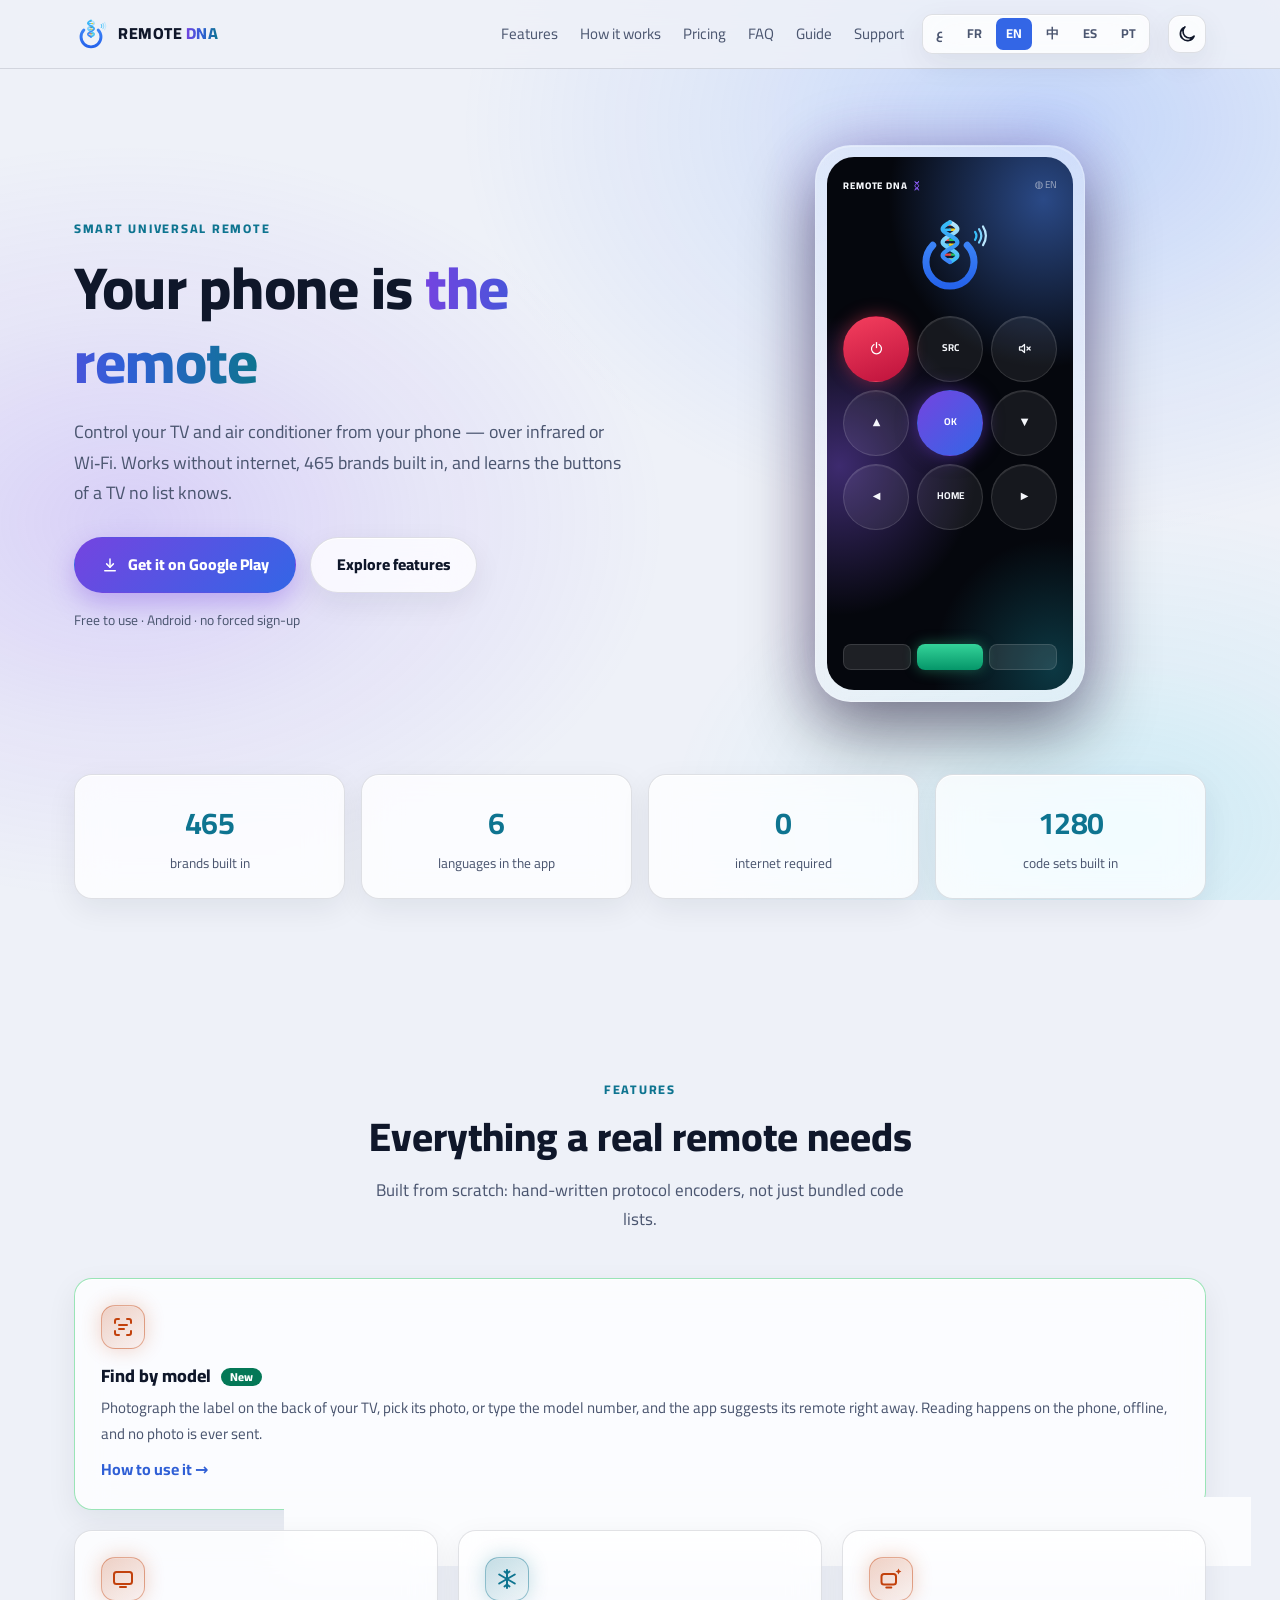
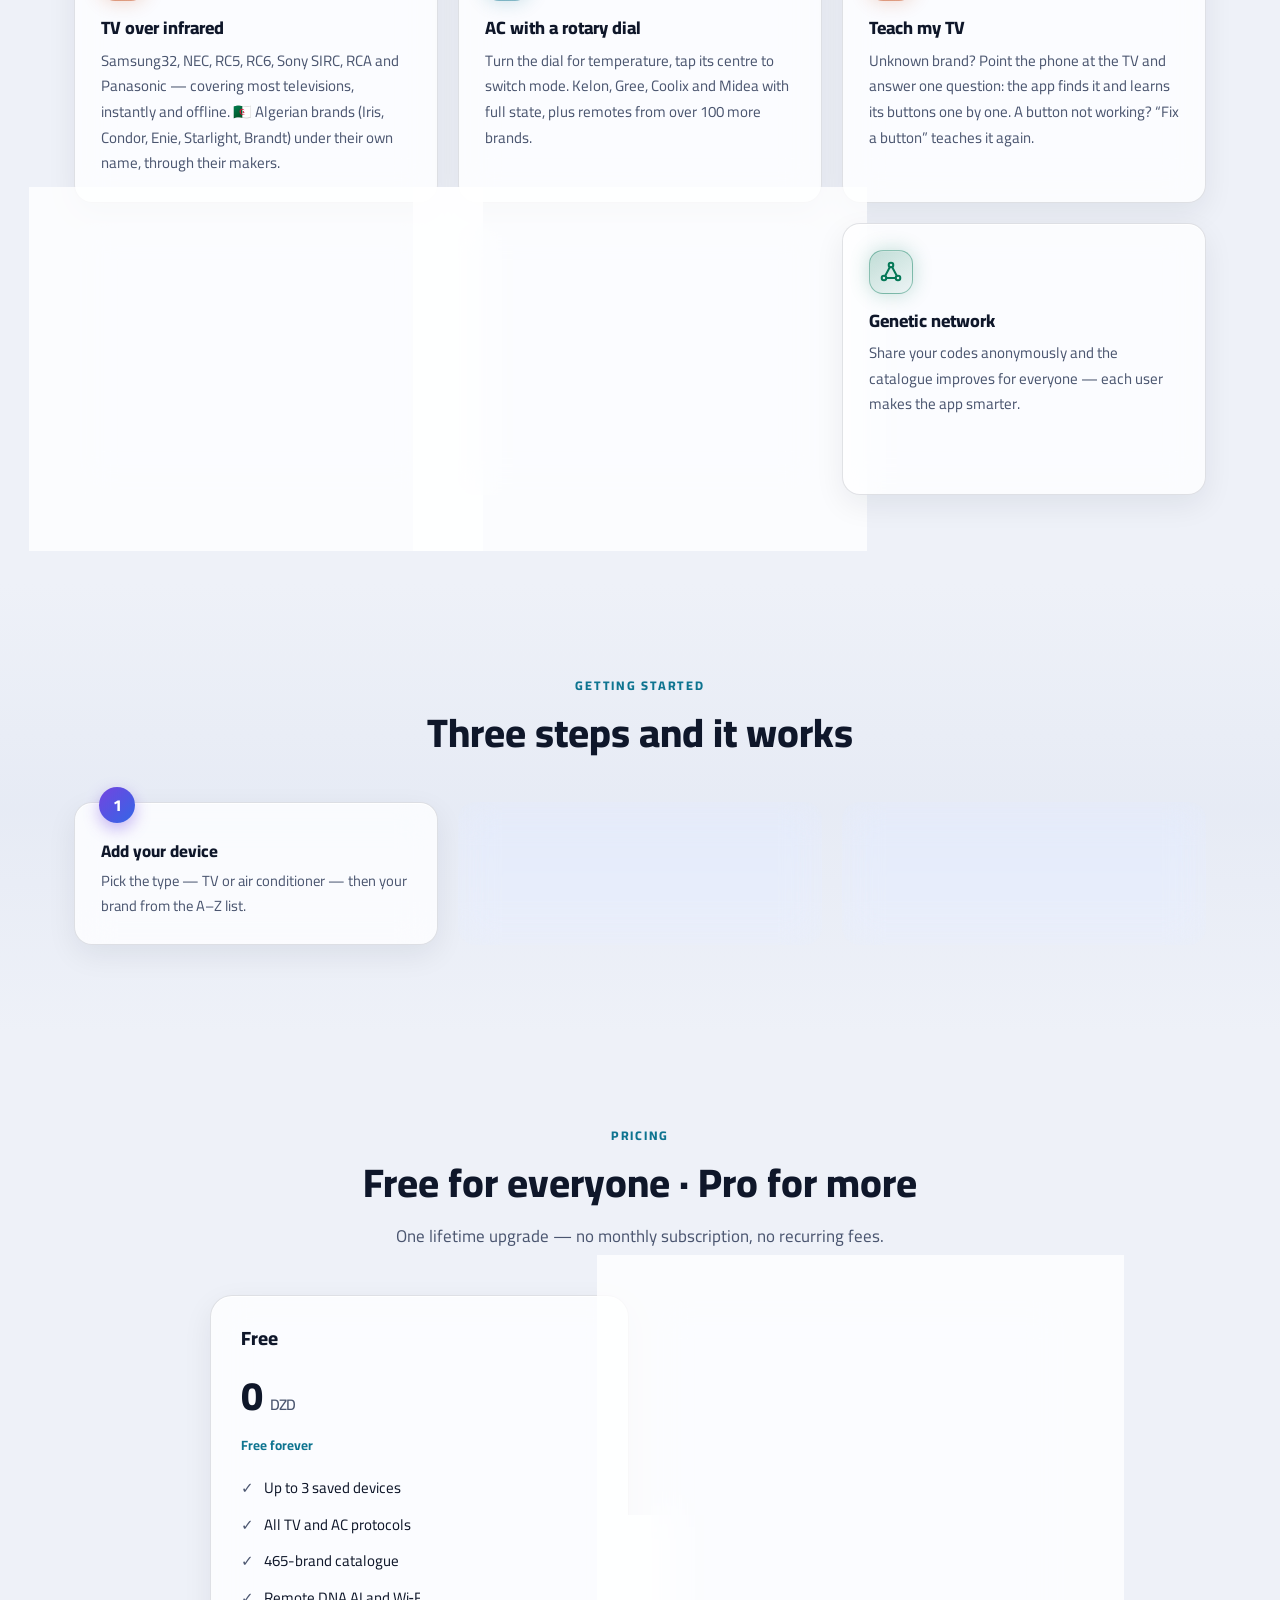
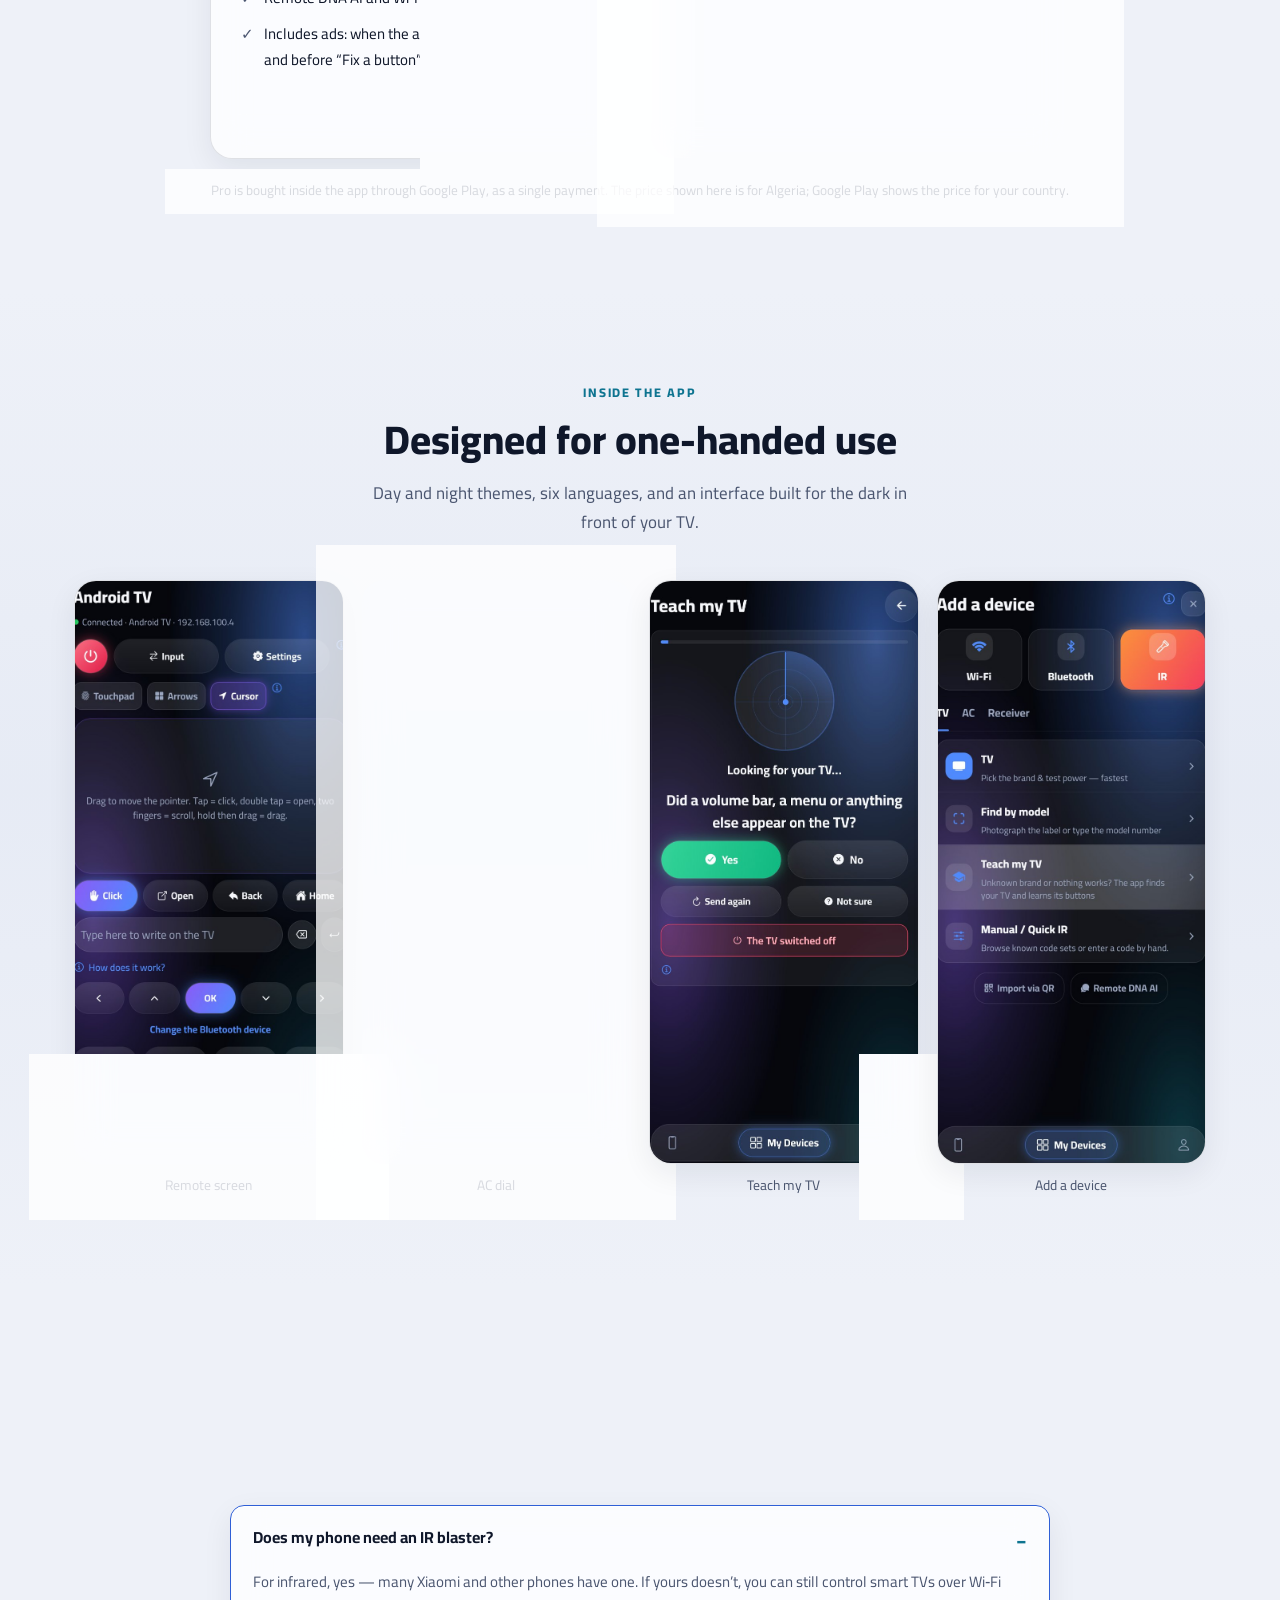
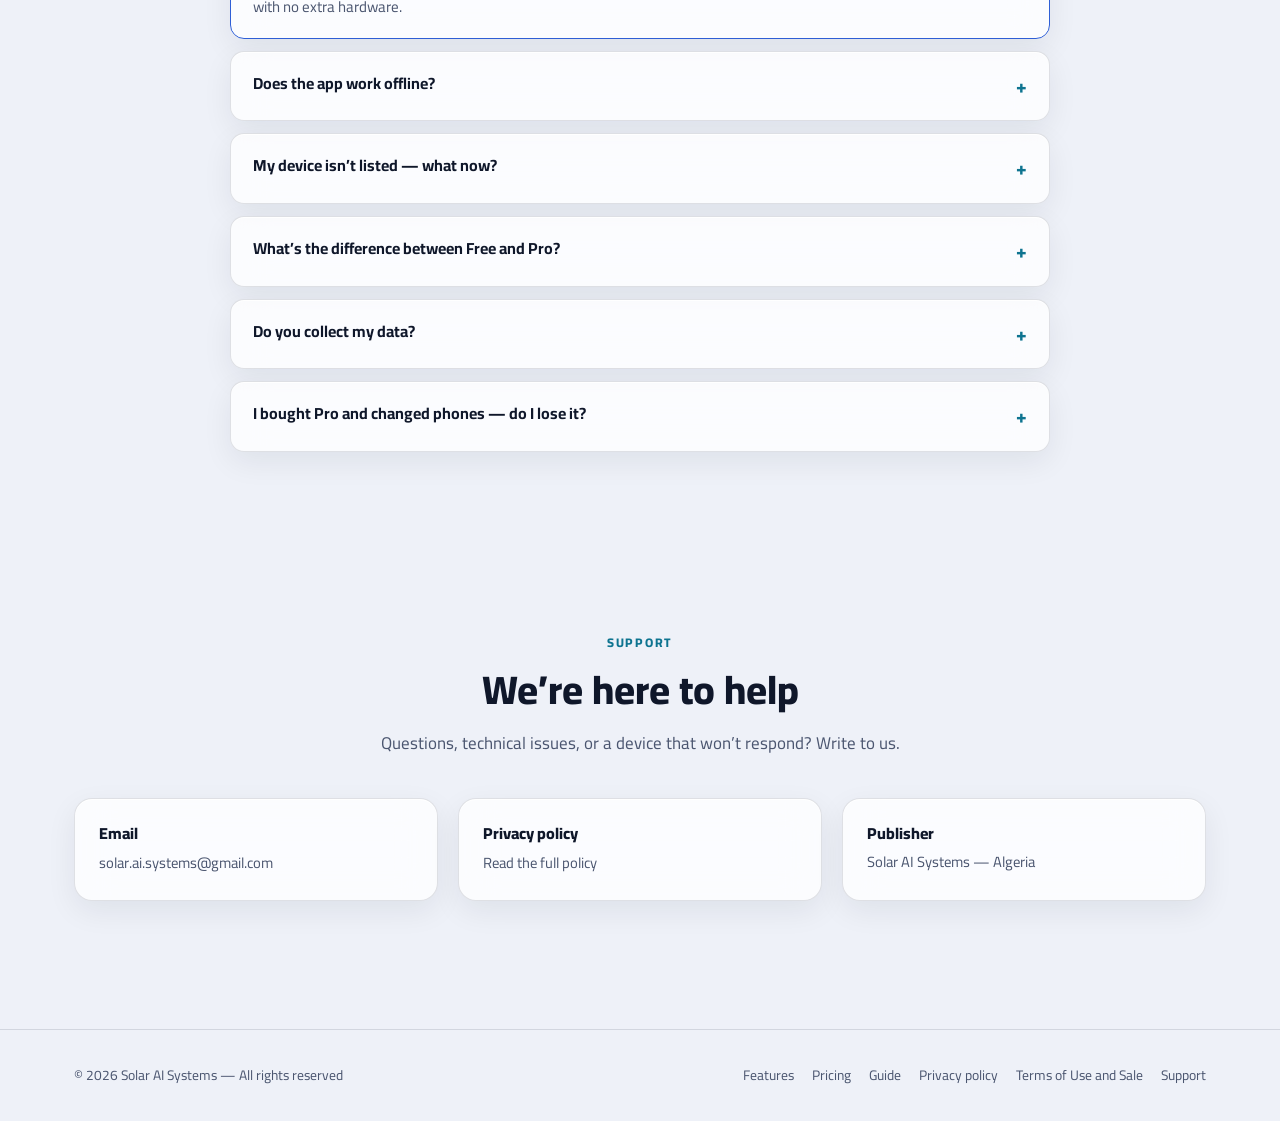
==== commit 91578c7c: "Site: Night/Day switch on every page (sun/moon, remembers the choice, follows the system by default)" ====
--- a/index.html
+++ b/index.html
@@ -13,6 +13,7 @@
 <meta property="og:image" content="assets/feature-graphic.png">
 <meta property="og:type" content="website">
 <link rel="stylesheet" href="assets/brand.css">
+<script src="assets/theme.js"></script>
 <style>
 /* ============================================================
    REMOTE DNA — marketing site
@@ -72,6 +73,8 @@
 }
 .lang button.on{background:var(--rd-action);color:#fff}
 @media(max-width:860px){.nav-links{display:none}}
+@media(max-width:640px){.nav{gap:8px}.lang{gap:2px}.lang button{padding:5px 7px}}
+@media(max-width:560px){.brand span{display:none}}
 
 /* ---------- buttons ---------- */
 .btn{
@@ -278,6 +281,7 @@
       <button data-lang="es">ES</button>
       <button data-lang="pt">PT</button>
     </div>
+    <button class="rd-theme" type="button" aria-label="الوضع الليلي / النهاري · Night / Day mode" title="Night / Day"><svg class="i" aria-hidden="true"><use href="assets/icons.svg#sun"/></svg></button>
   </div>
 </header>
 
--- a/assets/brand.css
+++ b/assets/brand.css
@@ -97,3 +97,12 @@
   border:1px solid color-mix(in srgb,var(--c) 40%,transparent);
   box-shadow:0 0 20px color-mix(in srgb,var(--c) 24%,transparent),inset 0 1px 0 rgba(255,255,255,.14)}
 .rd-ico .i{width:24px;height:24px}
+
+/* Night / Day switch (assets/theme.js): the sun at night, the moon by day */
+.rd-theme{display:inline-grid;place-items:center;flex:none;width:38px;height:38px;padding:0;border-radius:12px;cursor:pointer;
+  color:var(--rd-ink);background:var(--rd-surface);border:1px solid var(--rd-line);
+  -webkit-backdrop-filter:var(--rd-blur);backdrop-filter:var(--rd-blur);box-shadow:var(--rd-glass-shadow);transition:color .2s,box-shadow .2s}
+.rd-theme:hover{color:var(--rd-blue);box-shadow:var(--rd-glass-hover)}
+.rd-theme:focus-visible{outline:2px solid var(--rd-blue);outline-offset:2px}
+.rd-theme .i{width:20px;height:20px}
+
